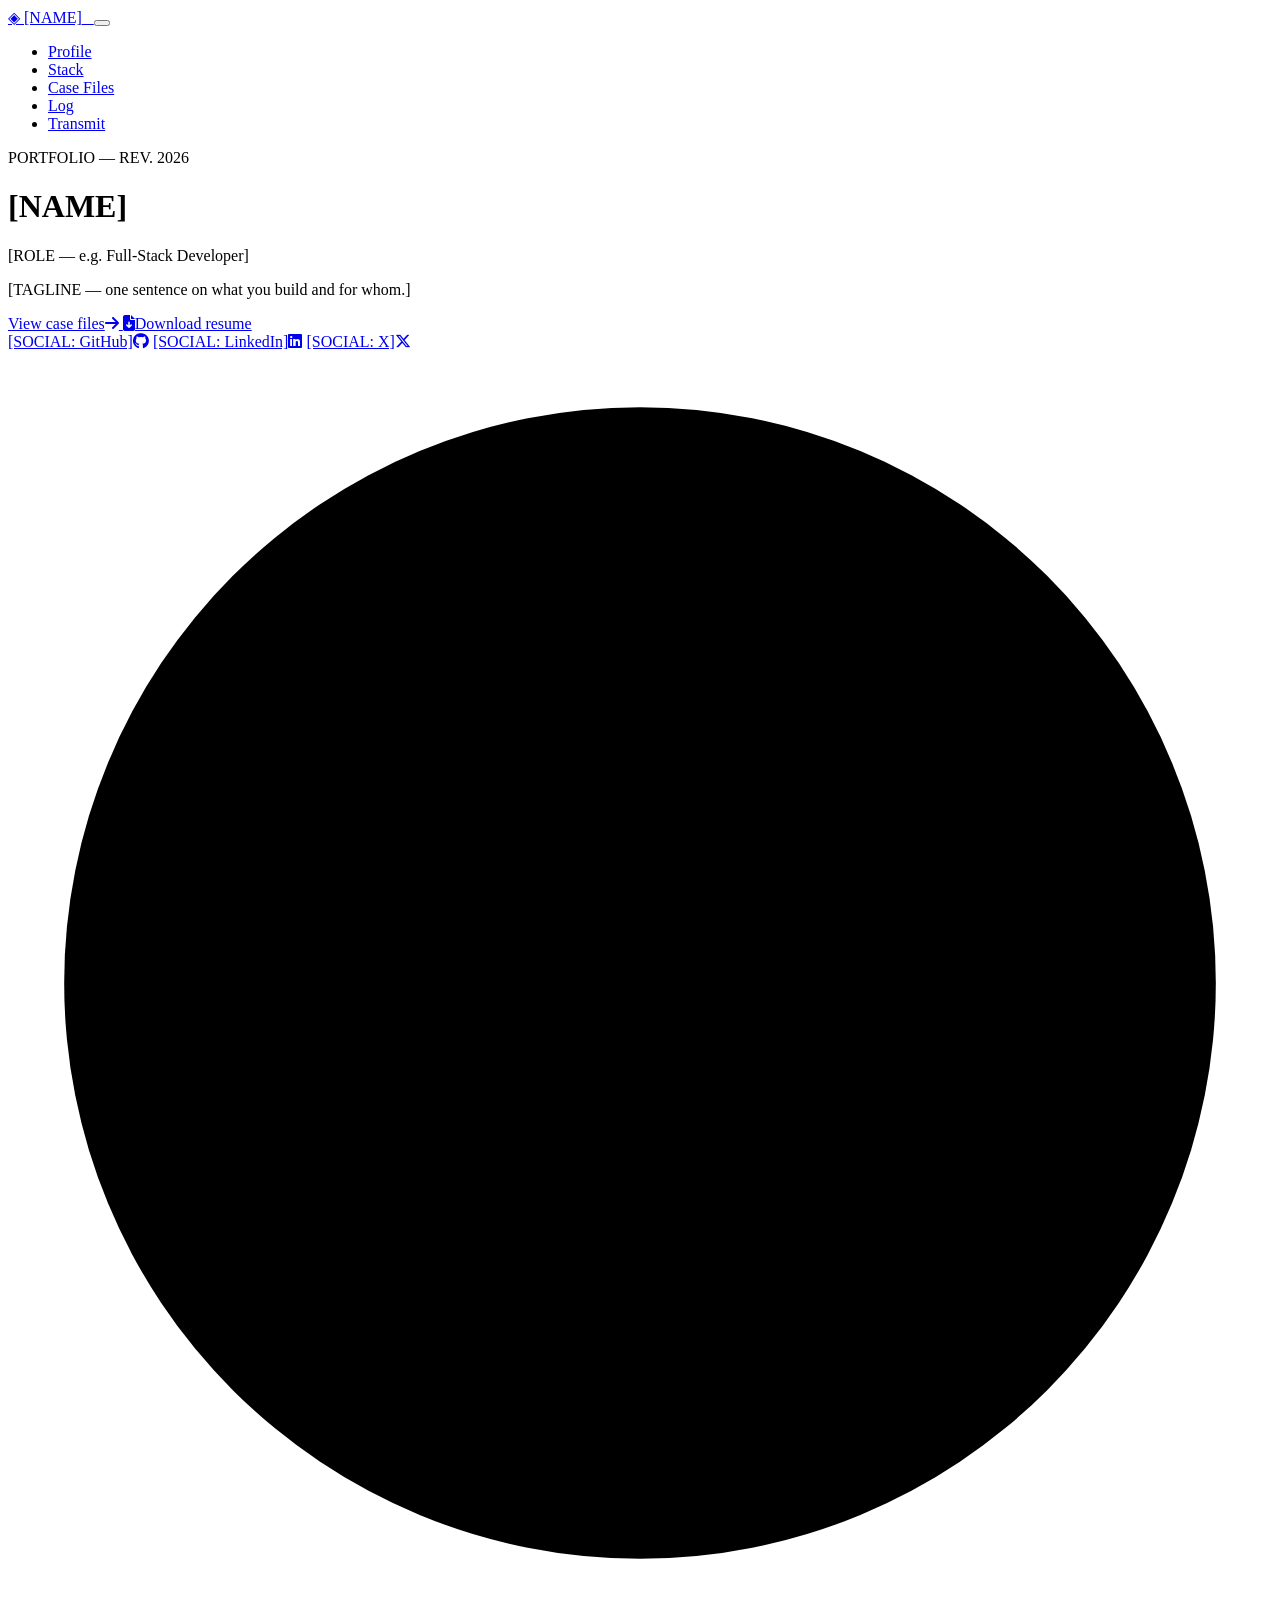
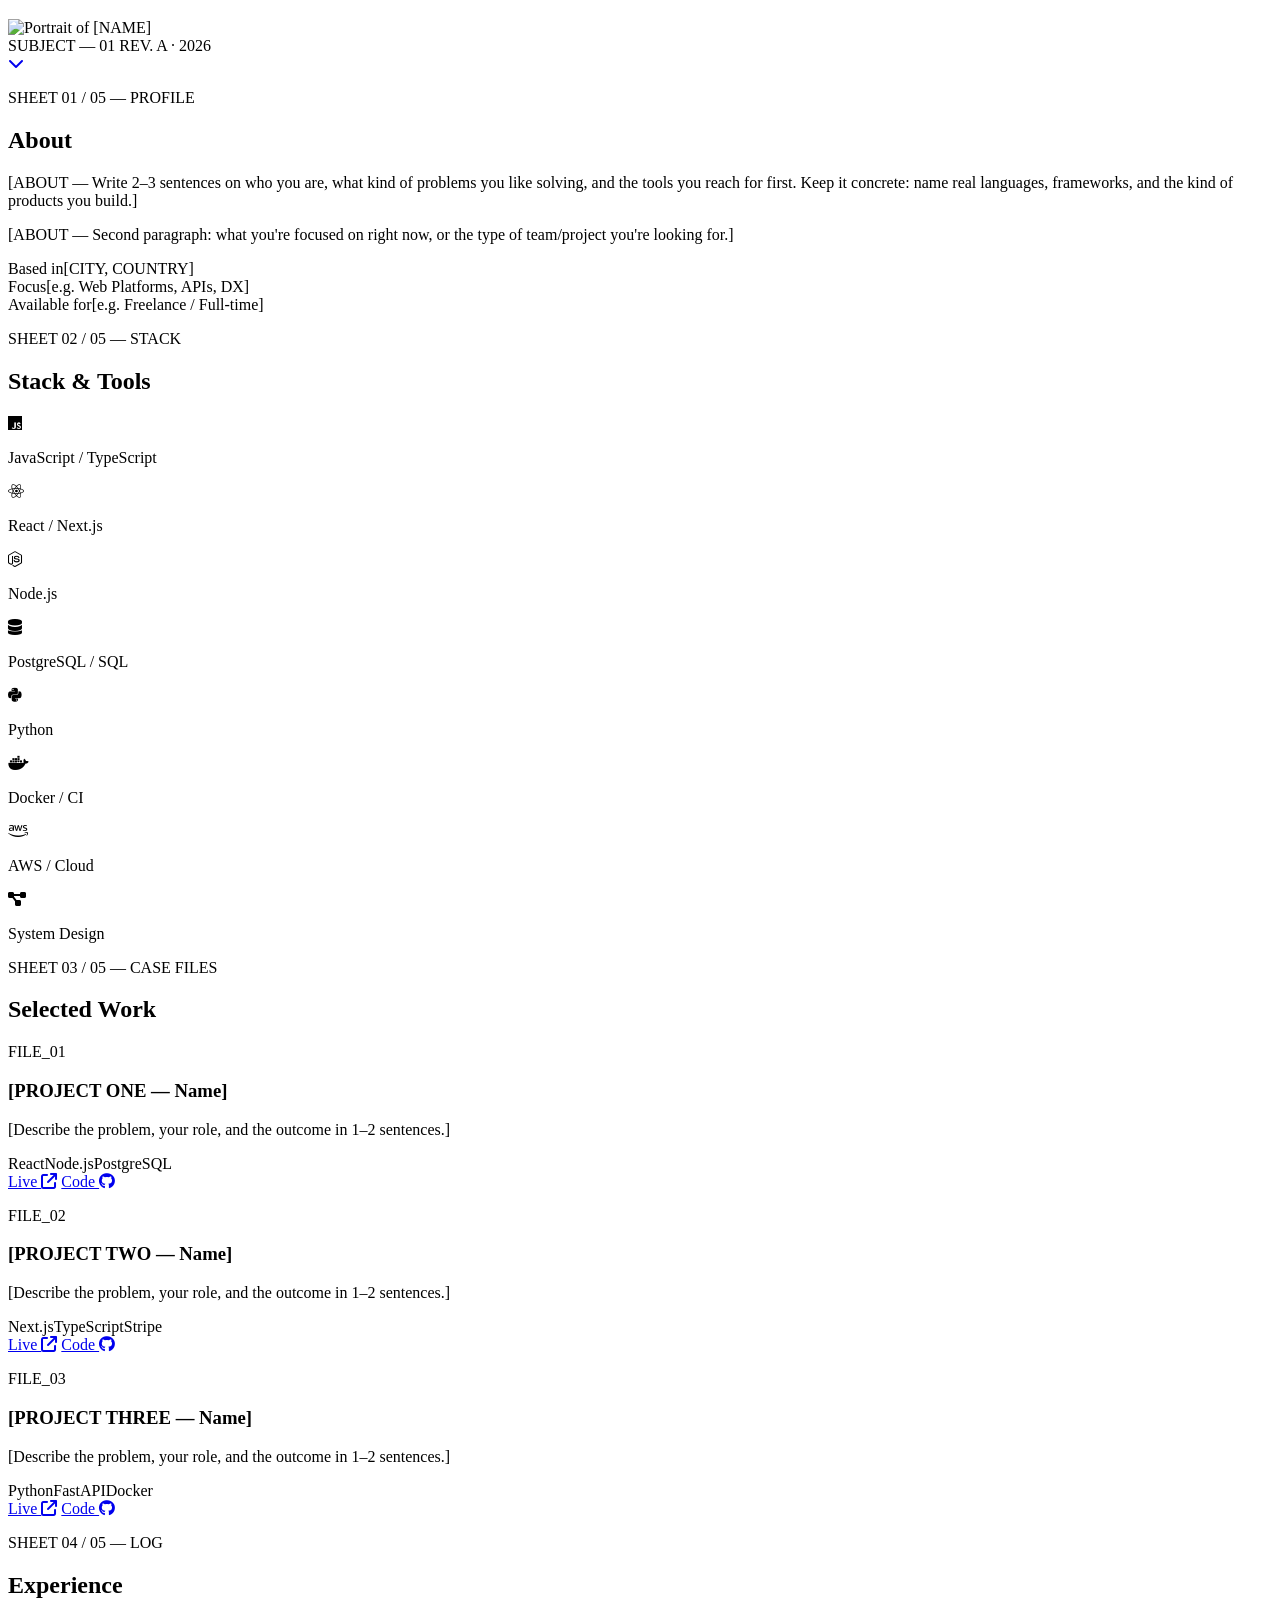
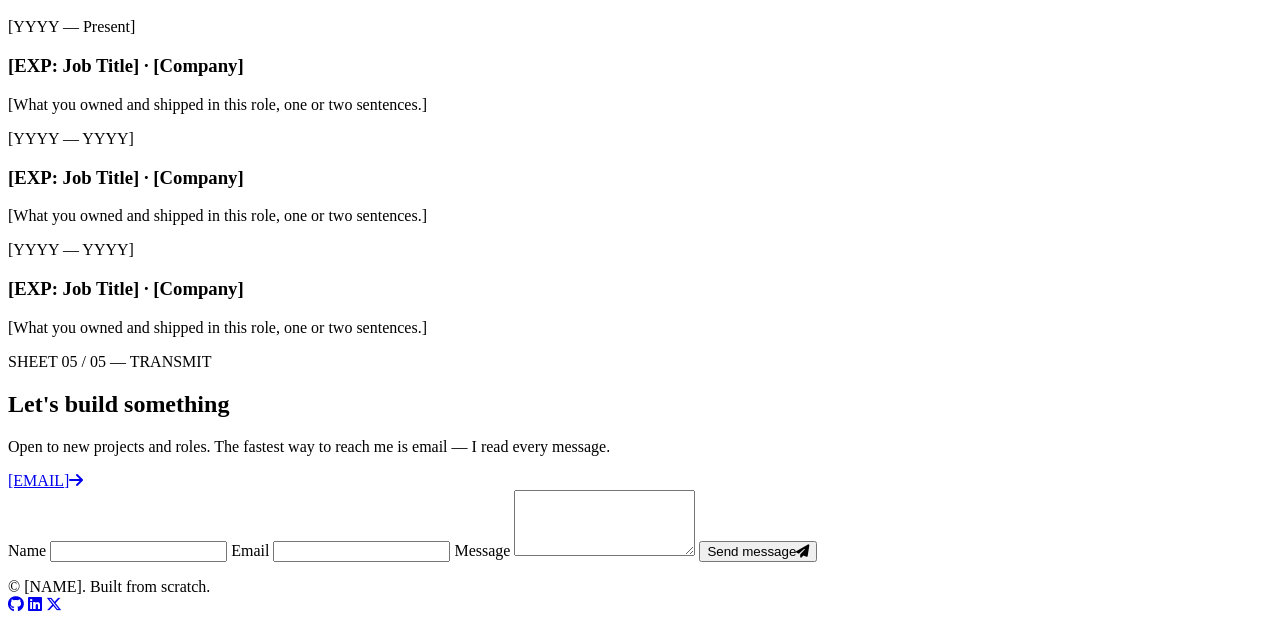
==== portflio/index.html @ 7aa37da7 "Add files via upload" ====
<!DOCTYPE html>
<html lang="en">
<head>
<meta charset="UTF-8">
<meta name="viewport" content="width=device-width, initial-scale=1.0">
<title>Your Name — Full-Stack Developer</title>
<meta name="description" content="Your Name — Full-Stack Developer. Portfolio, case files, and contact.">

<!--
  ============================================================
  CUSTOMIZE THIS FILE — search for these markers and replace:
    [NAME]        your full name
    [ROLE]        your title / specialty
    [TAGLINE]     one-line pitch under your name
    [ABOUT ...]   your bio paragraph(s)
    [SKILL ...]   your stack / tools
    [PROJECT ...] your project case studies
    [EXP ...]     your work history
    [EMAIL]       your contact email
    [SOCIAL ...]  your social / profile links
  Images  -> ../../images/profile.jpg
  Resume  -> ../../assets/resume.pdf
  ============================================================
-->

<link rel="preconnect" href="https://fonts.googleapis.com">
<link rel="preconnect" href="https://fonts.gstatic.com" crossorigin>
<link href="https://fonts.googleapis.com/css2?family=Fraunces:opsz,wght@9..144,500;9..144,600;9..144,700;9..144,900&family=IBM+Plex+Mono:wght@400;500;600&family=Inter:wght@400;500;600&display=swap" rel="stylesheet">
<link rel="stylesheet" href="https://cdnjs.cloudflare.com/ajax/libs/font-awesome/6.5.1/css/all.min.css">
<link rel="stylesheet" href="../static/style.css">
</head>
<body>

<div class="progress-bar" id="progressBar"></div>

<!-- ============ NAV ============ -->
<nav class="navbar" id="navbar">
  <div class="nav-inner">
    <a href="#home" class="nav-logo">
      <span class="logo-mark">◈</span>
      <span class="logo-text">[NAME]<span class="logo-cursor">_</span></span>
    </a>
    <button class="nav-toggle" id="navToggle" aria-label="Toggle menu" aria-expanded="false">
      <span></span><span></span><span></span>
    </button>
    <ul class="nav-links" id="navLinks">
      <li><a href="#about" data-nav>Profile</a></li>
      <li><a href="#skills" data-nav>Stack</a></li>
      <li><a href="#projects" data-nav>Case Files</a></li>
      <li><a href="#experience" data-nav>Log</a></li>
      <li><a href="#contact" data-nav class="nav-cta">Transmit</a></li>
    </ul>
  </div>
</nav>

<!-- ============ HERO ============ -->
<header class="hero" id="home">
  <div class="grid-backdrop" aria-hidden="true"></div>
  <div class="hero-inner">
    <div class="hero-copy">
      <p class="eyebrow">PORTFOLIO — REV. 2026</p>
      <h1 class="hero-title">
        [NAME]
      </h1>
      <p class="hero-role">[ROLE — e.g. Full-Stack Developer]</p>
      <p class="hero-tagline">[TAGLINE — one sentence on what you build and for whom.]</p>
      <div class="hero-actions">
        <a href="#projects" class="btn btn-primary">
          <span>View case files</span><i class="fa-solid fa-arrow-right"></i>
        </a>
        <a href="../../assets/resume.pdf" class="btn btn-ghost" download>
          <i class="fa-solid fa-file-arrow-down"></i><span>Download resume</span>
        </a>
      </div>
      <div class="hero-socials">
        <a href="#" aria-label="GitHub" target="_blank" rel="noopener">[SOCIAL: GitHub]<i class="fa-brands fa-github"></i></a>
        <a href="#" aria-label="LinkedIn" target="_blank" rel="noopener">[SOCIAL: LinkedIn]<i class="fa-brands fa-linkedin"></i></a>
        <a href="#" aria-label="Twitter / X" target="_blank" rel="noopener">[SOCIAL: X]<i class="fa-brands fa-x-twitter"></i></a>
      </div>
    </div>

    <div class="hero-figure" aria-hidden="true">
      <svg class="ring-svg" viewBox="0 0 360 360">
        <circle class="ring ring-dashed" cx="180" cy="180" r="164"/>
        <circle class="ring ring-solid" cx="180" cy="180" r="140"/>
        <g class="ticks">
          <line x1="180" y1="8" x2="180" y2="26"/>
          <line x1="180" y1="334" x2="180" y2="352"/>
          <line x1="8" y1="180" x2="26" y2="180"/>
          <line x1="334" y1="180" x2="352" y2="180"/>
        </g>
      </svg>
      <div class="portrait-frame">
        <img src="../../images/profile.jpg" alt="Portrait of [NAME]" class="portrait">
      </div>
      <span class="spec-tag spec-tag-a">SUBJECT — 01</span>
      <span class="spec-tag spec-tag-b">REV. A · 2026</span>
    </div>
  </div>
  <a href="#about" class="scroll-cue" aria-label="Scroll to profile"><i class="fa-solid fa-chevron-down"></i></a>
</header>

<main>

  <!-- ============ ABOUT ============ -->
  <section class="section" id="about">
    <div class="section-inner">
      <p class="eyebrow">SHEET 01 / 05 — PROFILE</p>
      <div class="about-grid">
        <h2 class="section-title">About</h2>
        <div class="about-body">
          <p>[ABOUT — Write 2–3 sentences on who you are, what kind of problems you like solving, and the tools you reach for first. Keep it concrete: name real languages, frameworks, and the kind of products you build.]</p>
          <p>[ABOUT — Second paragraph: what you're focused on right now, or the type of team/project you're looking for.]</p>
          <div class="about-meta">
            <div class="meta-row"><span class="meta-label">Based in</span><span class="meta-value">[CITY, COUNTRY]</span></div>
            <div class="meta-row"><span class="meta-label">Focus</span><span class="meta-value">[e.g. Web Platforms, APIs, DX]</span></div>
            <div class="meta-row"><span class="meta-label">Available for</span><span class="meta-value">[e.g. Freelance / Full-time]</span></div>
          </div>
        </div>
      </div>
    </div>
  </section>

  <!-- ============ SKILLS ============ -->
  <section class="section section-alt" id="skills">
    <div class="section-inner">
      <p class="eyebrow">SHEET 02 / 05 — STACK</p>
      <h2 class="section-title">Stack &amp; Tools</h2>
      <div class="skills-grid">

        <div class="skill-card corner-frame">
          <i class="fa-brands fa-js skill-icon"></i>
          <p class="skill-name">JavaScript / TypeScript</p>
          <div class="skill-gauge" data-level="5"><span></span><span></span><span></span><span></span><span></span></div>
        </div>

        <div class="skill-card corner-frame">
          <i class="fa-brands fa-react skill-icon"></i>
          <p class="skill-name">React / Next.js</p>
          <div class="skill-gauge" data-level="4"><span></span><span></span><span></span><span></span><span></span></div>
        </div>

        <div class="skill-card corner-frame">
          <i class="fa-brands fa-node-js skill-icon"></i>
          <p class="skill-name">Node.js</p>
          <div class="skill-gauge" data-level="4"><span></span><span></span><span></span><span></span><span></span></div>
        </div>

        <div class="skill-card corner-frame">
          <i class="fa-solid fa-database skill-icon"></i>
          <p class="skill-name">PostgreSQL / SQL</p>
          <div class="skill-gauge" data-level="4"><span></span><span></span><span></span><span></span><span></span></div>
        </div>

        <div class="skill-card corner-frame">
          <i class="fa-brands fa-python skill-icon"></i>
          <p class="skill-name">Python</p>
          <div class="skill-gauge" data-level="3"><span></span><span></span><span></span><span></span><span></span></div>
        </div>

        <div class="skill-card corner-frame">
          <i class="fa-brands fa-docker skill-icon"></i>
          <p class="skill-name">Docker / CI</p>
          <div class="skill-gauge" data-level="3"><span></span><span></span><span></span><span></span><span></span></div>
        </div>

        <div class="skill-card corner-frame">
          <i class="fa-brands fa-aws skill-icon"></i>
          <p class="skill-name">AWS / Cloud</p>
          <div class="skill-gauge" data-level="3"><span></span><span></span><span></span><span></span><span></span></div>
        </div>

        <div class="skill-card corner-frame">
          <i class="fa-solid fa-diagram-project skill-icon"></i>
          <p class="skill-name">System Design</p>
          <div class="skill-gauge" data-level="4"><span></span><span></span><span></span><span></span><span></span></div>
        </div>

      </div>
      <!-- Edit [SKILL] items above: swap icon class, name, and data-level (1–5) -->
    </div>
  </section>

  <!-- ============ PROJECTS ============ -->
  <section class="section" id="projects">
    <div class="section-inner">
      <p class="eyebrow">SHEET 03 / 05 — CASE FILES</p>
      <h2 class="section-title">Selected Work</h2>
      <div class="projects-grid">

        <article class="project-card corner-frame">
          <p class="file-id">FILE_01</p>
          <h3>[PROJECT ONE — Name]</h3>
          <p class="project-desc">[Describe the problem, your role, and the outcome in 1–2 sentences.]</p>
          <div class="tag-row">
            <span class="tag">React</span><span class="tag">Node.js</span><span class="tag">PostgreSQL</span>
          </div>
          <div class="project-links">
            <a href="#" target="_blank" rel="noopener">Live <i class="fa-solid fa-arrow-up-right-from-square"></i></a>
            <a href="#" target="_blank" rel="noopener">Code <i class="fa-brands fa-github"></i></a>
          </div>
        </article>

        <article class="project-card corner-frame">
          <p class="file-id">FILE_02</p>
          <h3>[PROJECT TWO — Name]</h3>
          <p class="project-desc">[Describe the problem, your role, and the outcome in 1–2 sentences.]</p>
          <div class="tag-row">
            <span class="tag">Next.js</span><span class="tag">TypeScript</span><span class="tag">Stripe</span>
          </div>
          <div class="project-links">
            <a href="#" target="_blank" rel="noopener">Live <i class="fa-solid fa-arrow-up-right-from-square"></i></a>
            <a href="#" target="_blank" rel="noopener">Code <i class="fa-brands fa-github"></i></a>
          </div>
        </article>

        <article class="project-card corner-frame">
          <p class="file-id">FILE_03</p>
          <h3>[PROJECT THREE — Name]</h3>
          <p class="project-desc">[Describe the problem, your role, and the outcome in 1–2 sentences.]</p>
          <div class="tag-row">
            <span class="tag">Python</span><span class="tag">FastAPI</span><span class="tag">Docker</span>
          </div>
          <div class="project-links">
            <a href="#" target="_blank" rel="noopener">Live <i class="fa-solid fa-arrow-up-right-from-square"></i></a>
            <a href="#" target="_blank" rel="noopener">Code <i class="fa-brands fa-github"></i></a>
          </div>
        </article>

      </div>
    </div>
  </section>

  <!-- ============ EXPERIENCE ============ -->
  <section class="section section-alt" id="experience">
    <div class="section-inner">
      <p class="eyebrow">SHEET 04 / 05 — LOG</p>
      <h2 class="section-title">Experience</h2>
      <div class="timeline">

        <div class="timeline-entry">
          <div class="timeline-mark"></div>
          <p class="timeline-date">[YYYY — Present]</p>
          <h3 class="timeline-role">[EXP: Job Title] · <span>[Company]</span></h3>
          <p class="timeline-desc">[What you owned and shipped in this role, one or two sentences.]</p>
        </div>

        <div class="timeline-entry">
          <div class="timeline-mark"></div>
          <p class="timeline-date">[YYYY — YYYY]</p>
          <h3 class="timeline-role">[EXP: Job Title] · <span>[Company]</span></h3>
          <p class="timeline-desc">[What you owned and shipped in this role, one or two sentences.]</p>
        </div>

        <div class="timeline-entry">
          <div class="timeline-mark"></div>
          <p class="timeline-date">[YYYY — YYYY]</p>
          <h3 class="timeline-role">[EXP: Job Title] · <span>[Company]</span></h3>
          <p class="timeline-desc">[What you owned and shipped in this role, one or two sentences.]</p>
        </div>

      </div>
    </div>
  </section>

  <!-- ============ CONTACT ============ -->
  <section class="section" id="contact">
    <div class="section-inner">
      <p class="eyebrow">SHEET 05 / 05 — TRANSMIT</p>
      <div class="contact-grid">
        <div class="contact-copy">
          <h2 class="section-title">Let's build something</h2>
          <p>Open to new projects and roles. The fastest way to reach me is email — I read every message.</p>
          <a class="contact-email" href="mailto:[EMAIL]">[EMAIL]<i class="fa-solid fa-arrow-right"></i></a>
        </div>
        <form class="contact-form corner-frame" id="contactForm" data-to="[EMAIL]">
          <label>
            <span>Name</span>
            <input type="text" name="name" required>
          </label>
          <label>
            <span>Email</span>
            <input type="email" name="email" required>
          </label>
          <label>
            <span>Message</span>
            <textarea name="message" rows="4" required></textarea>
          </label>
          <button type="submit" class="btn btn-primary btn-block">
            <span>Send message</span><i class="fa-solid fa-paper-plane"></i>
          </button>
          <p class="form-note" id="formNote" role="status" aria-live="polite"></p>
        </form>
      </div>
    </div>
  </section>

</main>

<footer class="footer">
  <div class="footer-inner">
    <span>© <span id="year"></span> [NAME]. Built from scratch.</span>
    <div class="footer-socials">
      <a href="#" aria-label="GitHub" target="_blank" rel="noopener"><i class="fa-brands fa-github"></i></a>
      <a href="#" aria-label="LinkedIn" target="_blank" rel="noopener"><i class="fa-brands fa-linkedin"></i></a>
      <a href="#" aria-label="Twitter / X" target="_blank" rel="noopener"><i class="fa-brands fa-x-twitter"></i></a>
    </div>
  </div>
</footer>

<script src="../static/script.js"></script>
</body>
</html>
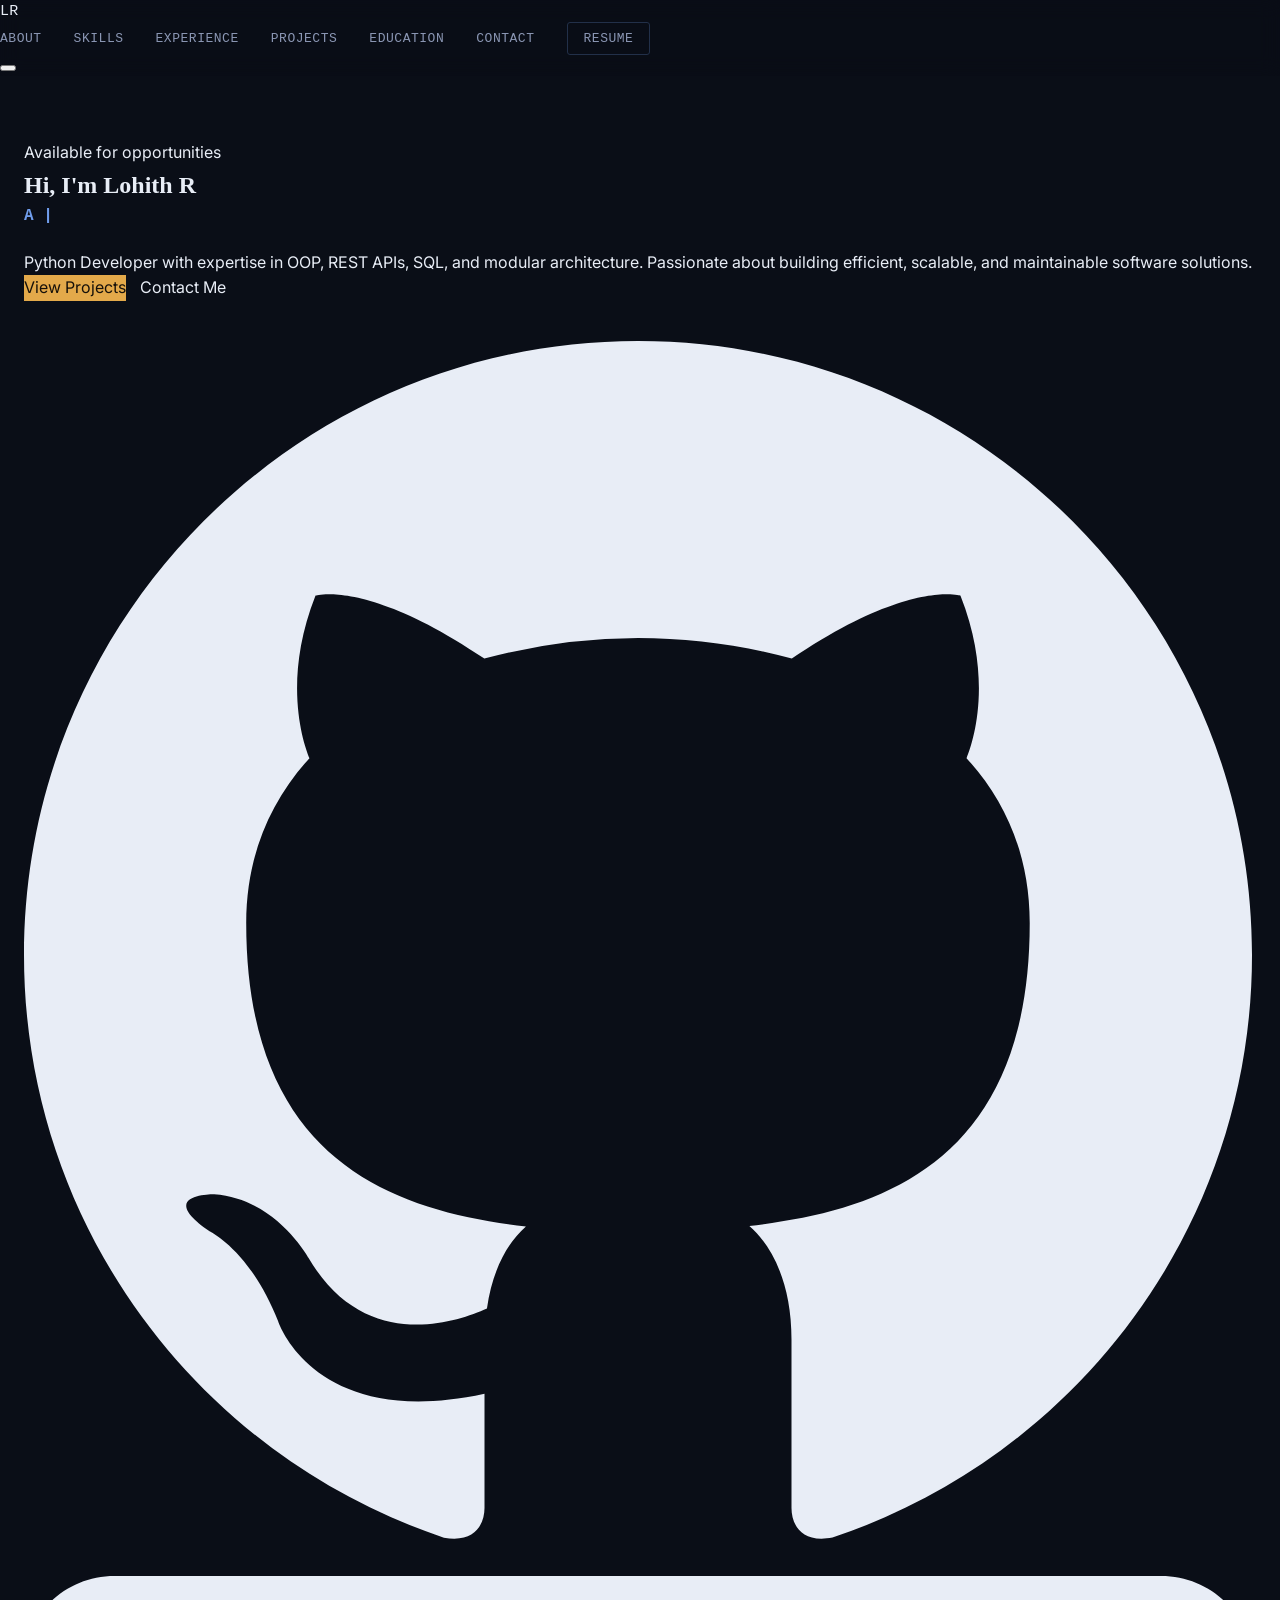
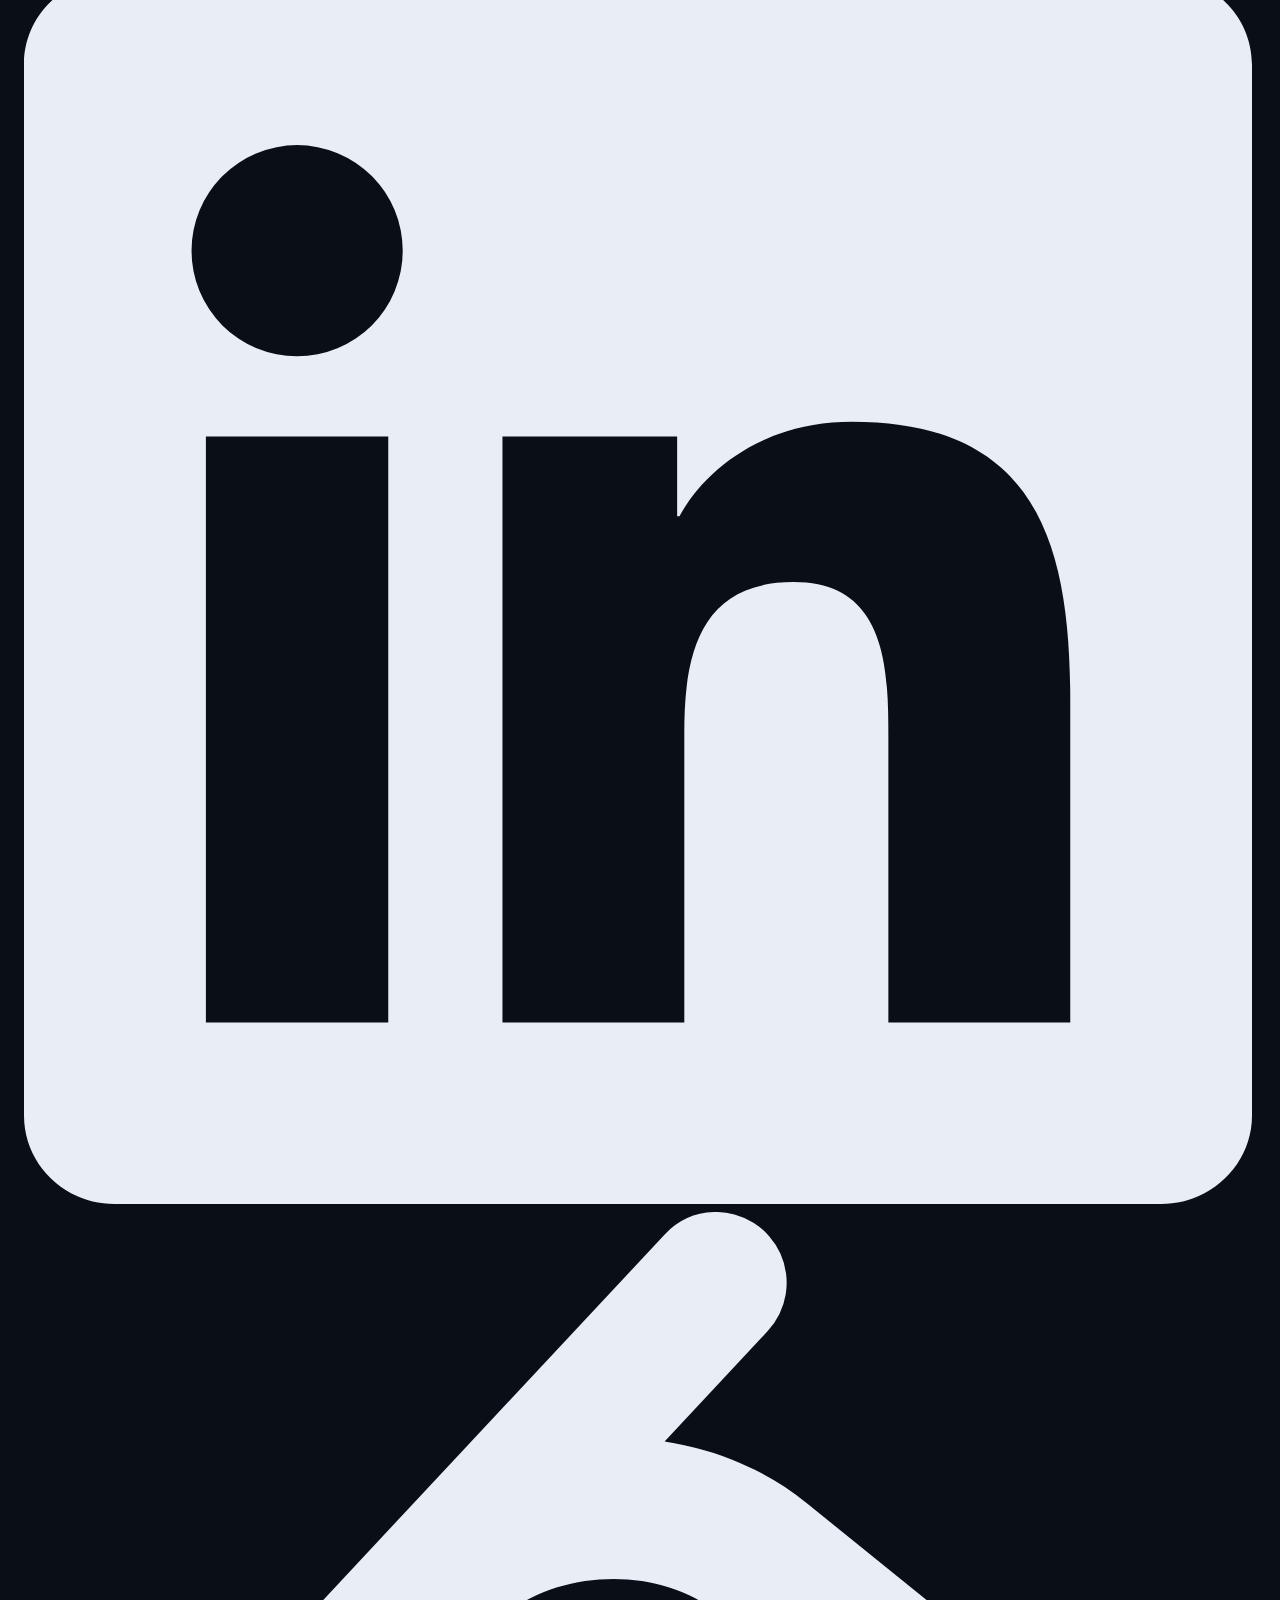
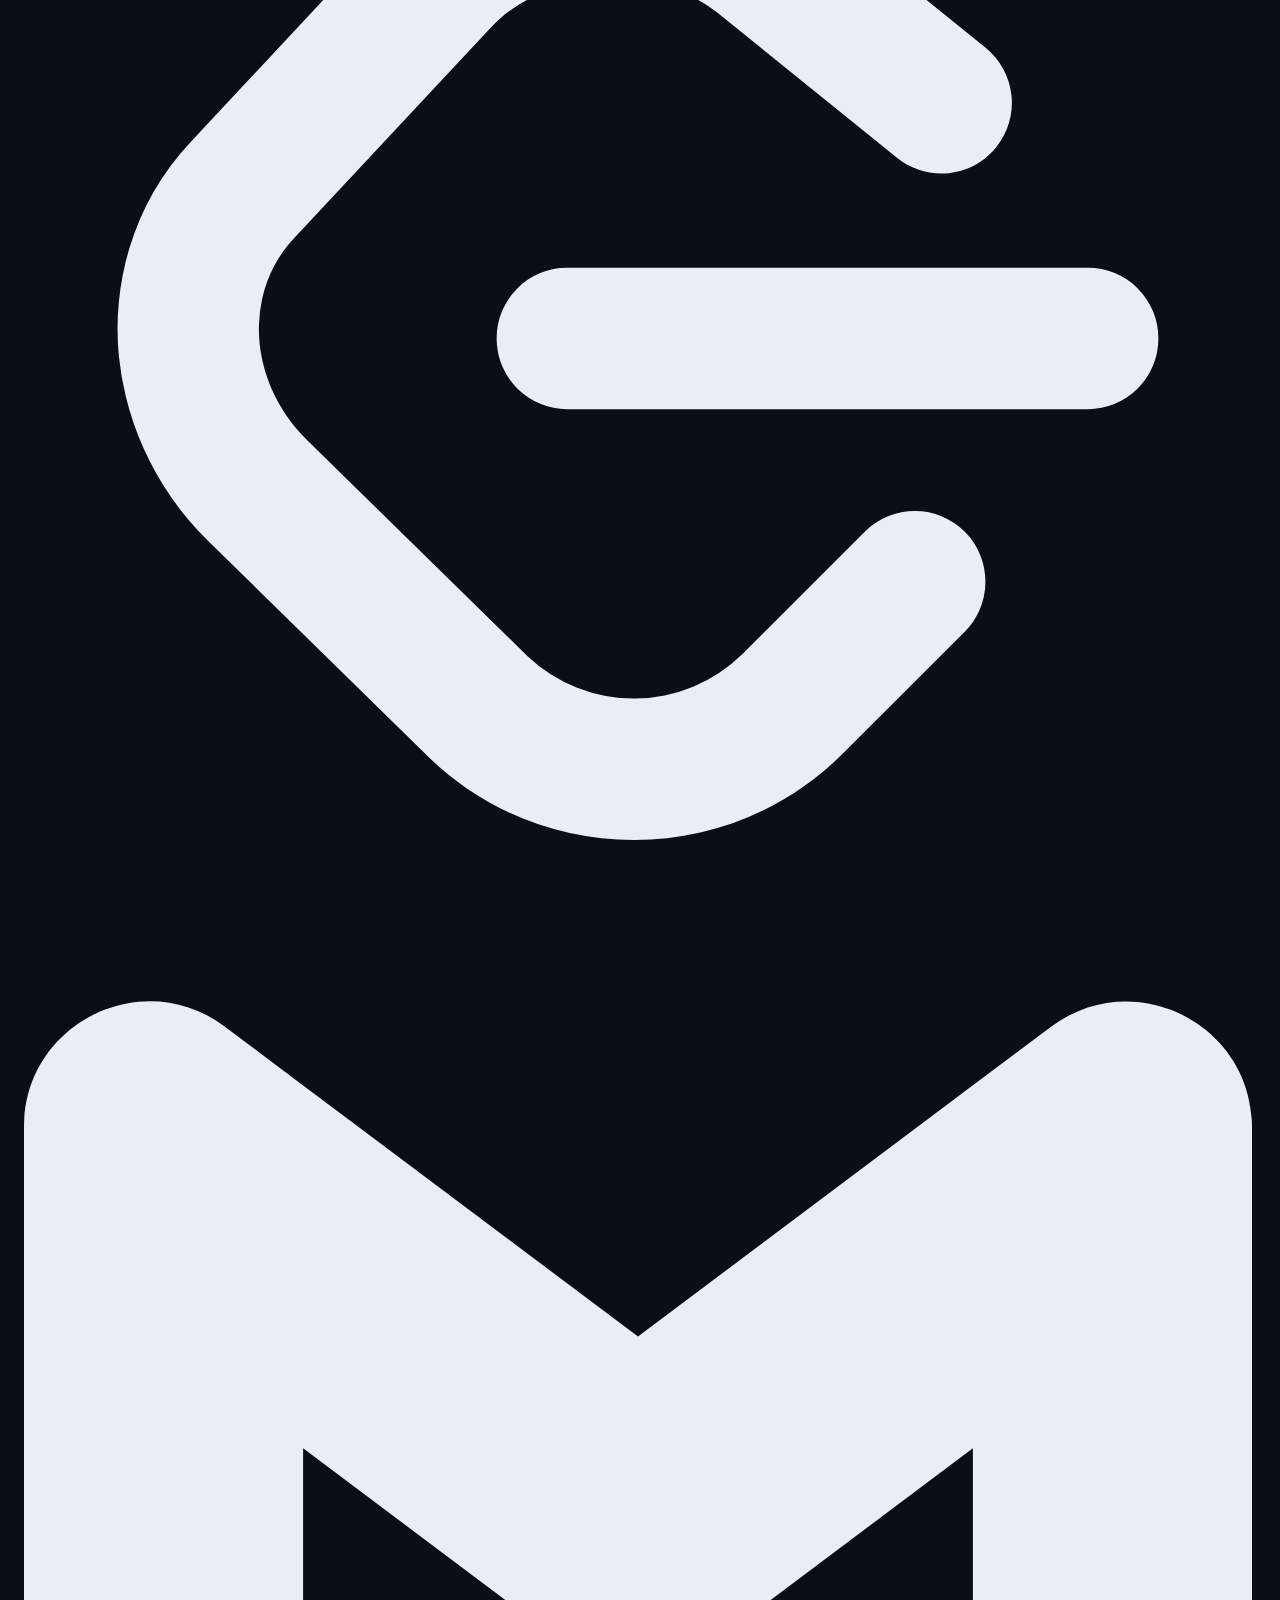
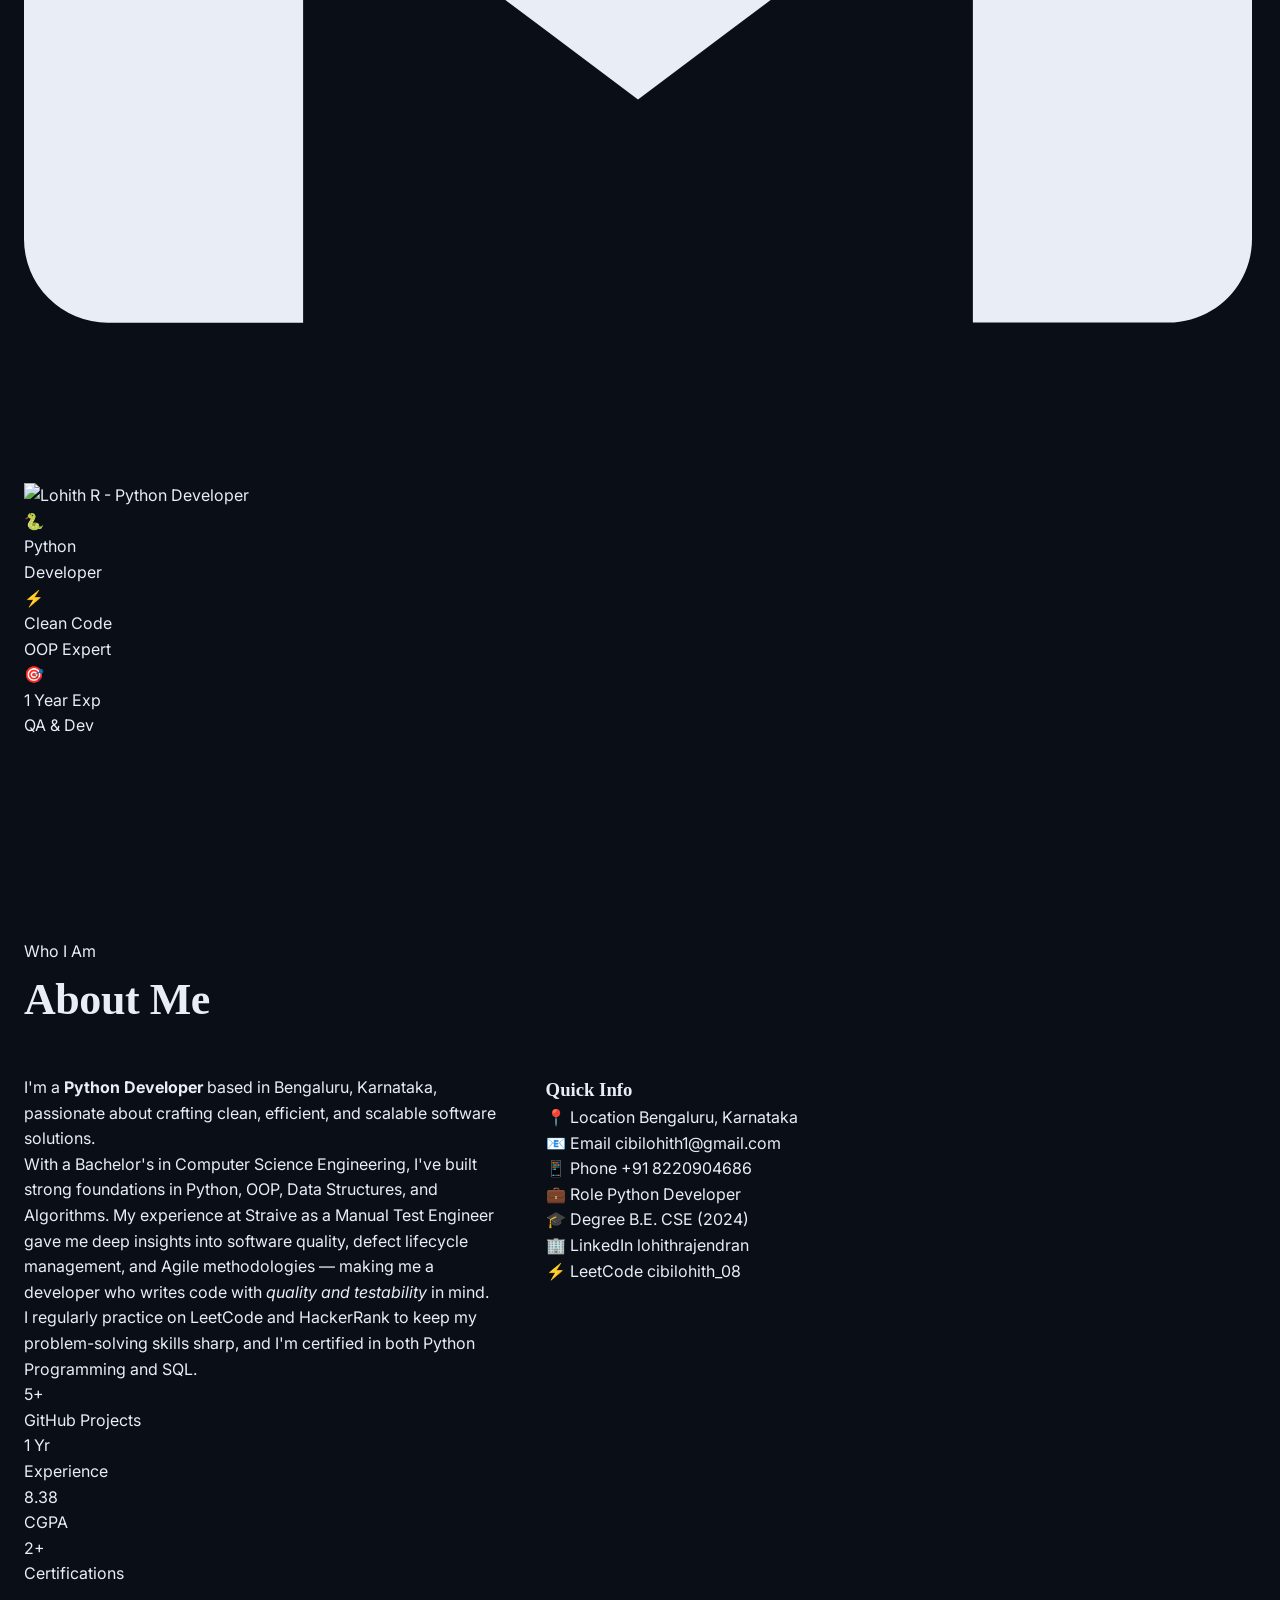
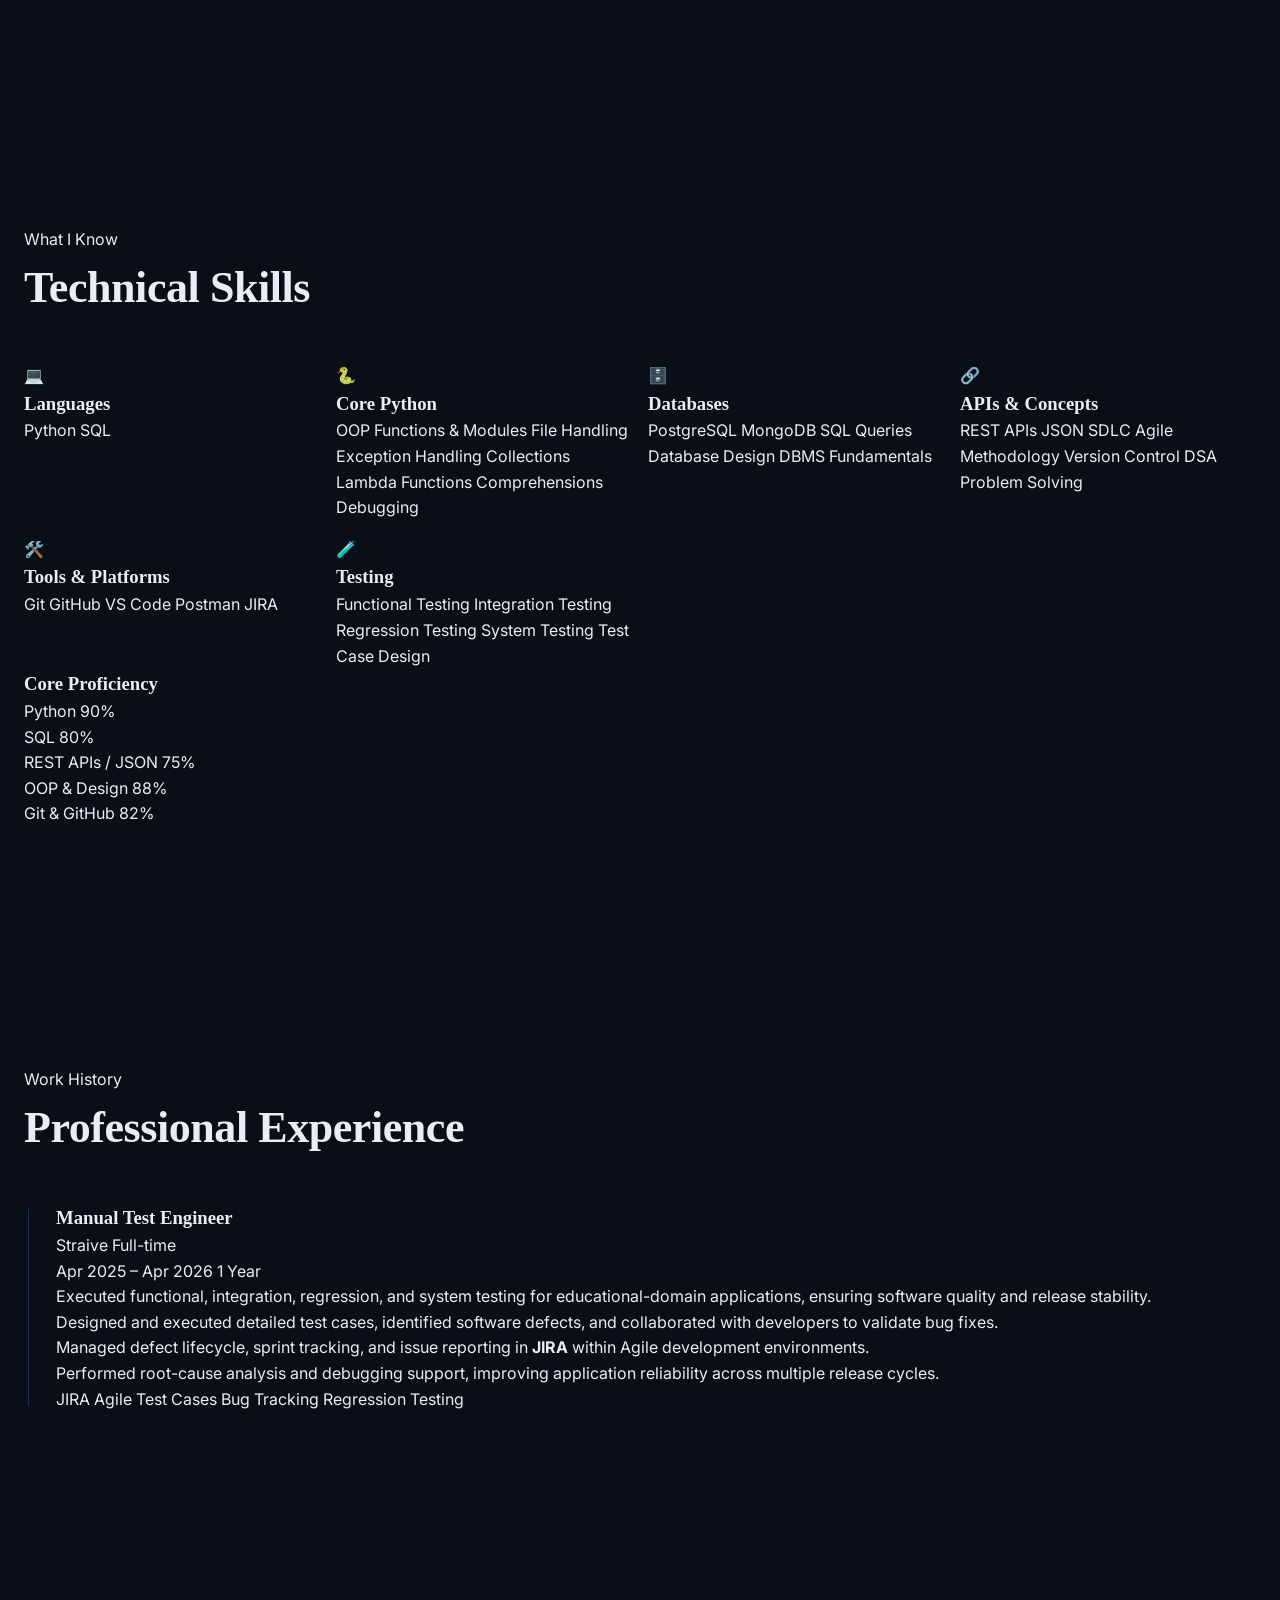
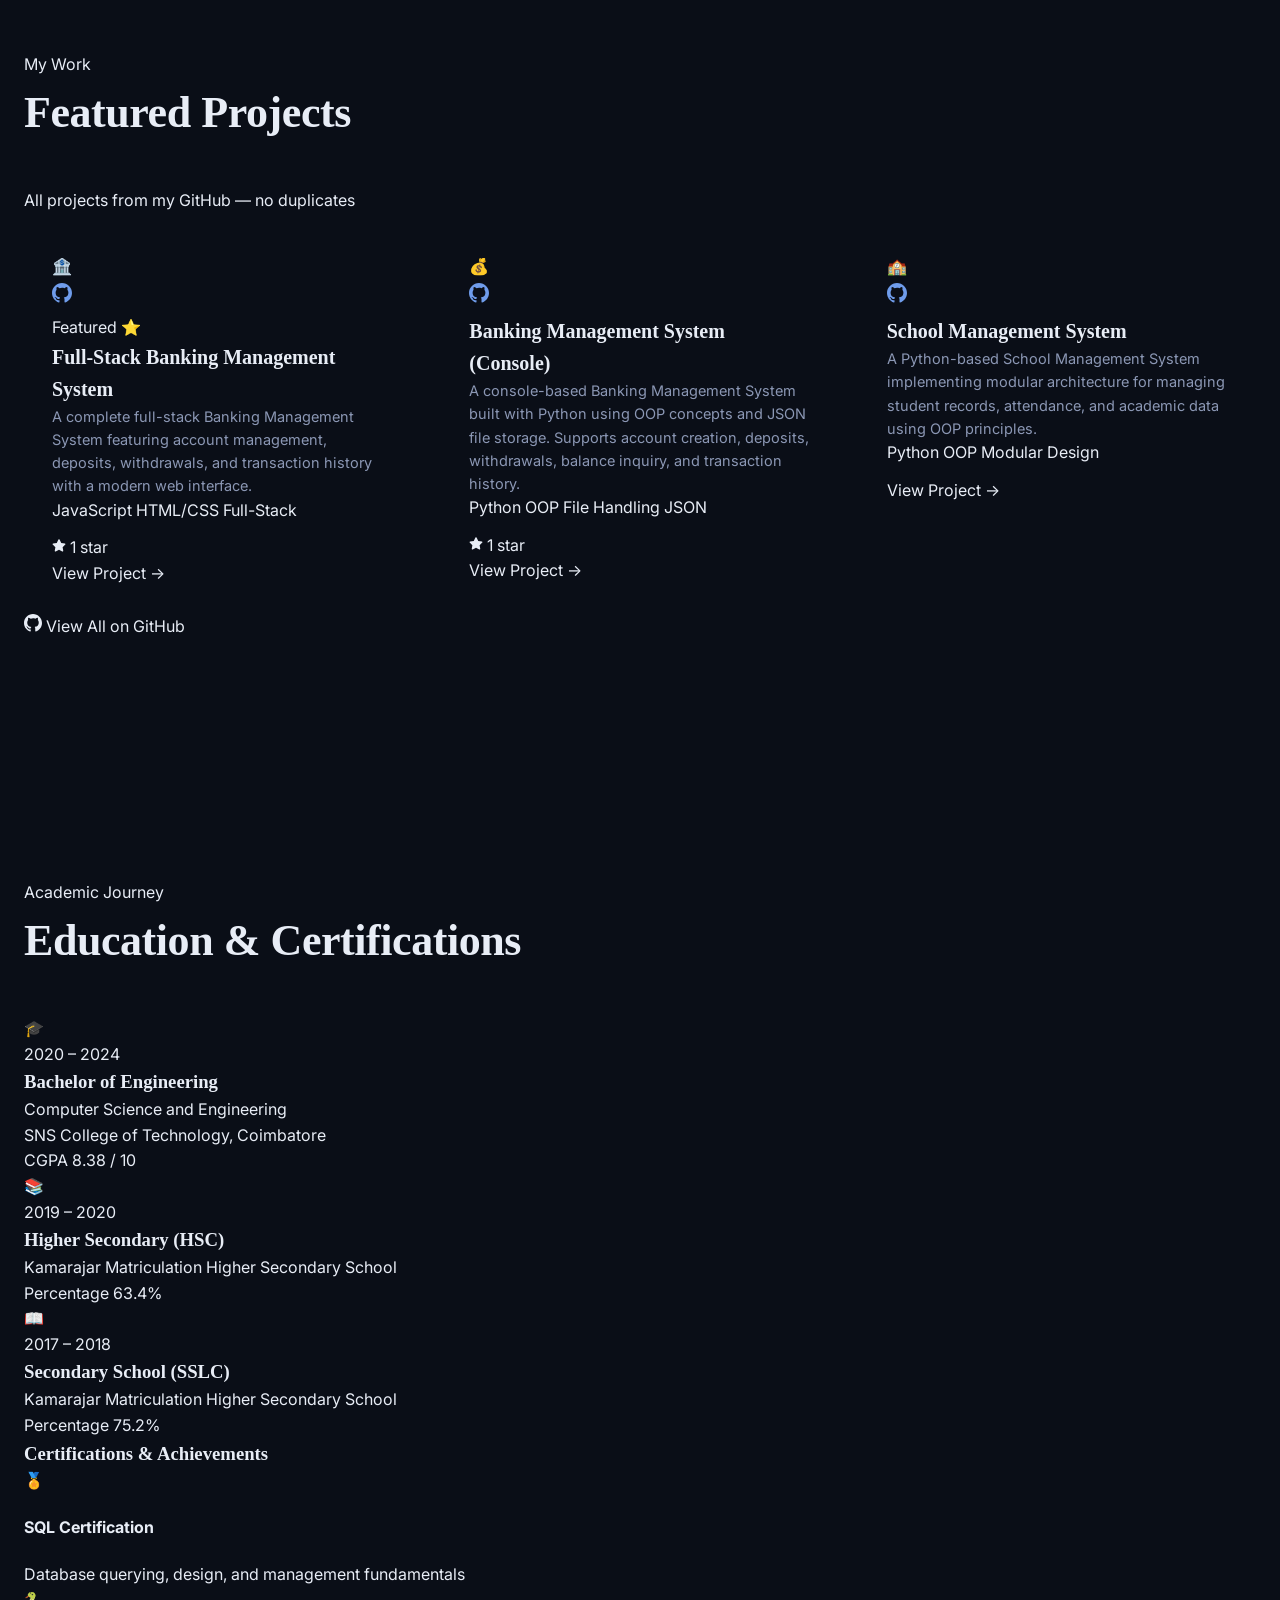
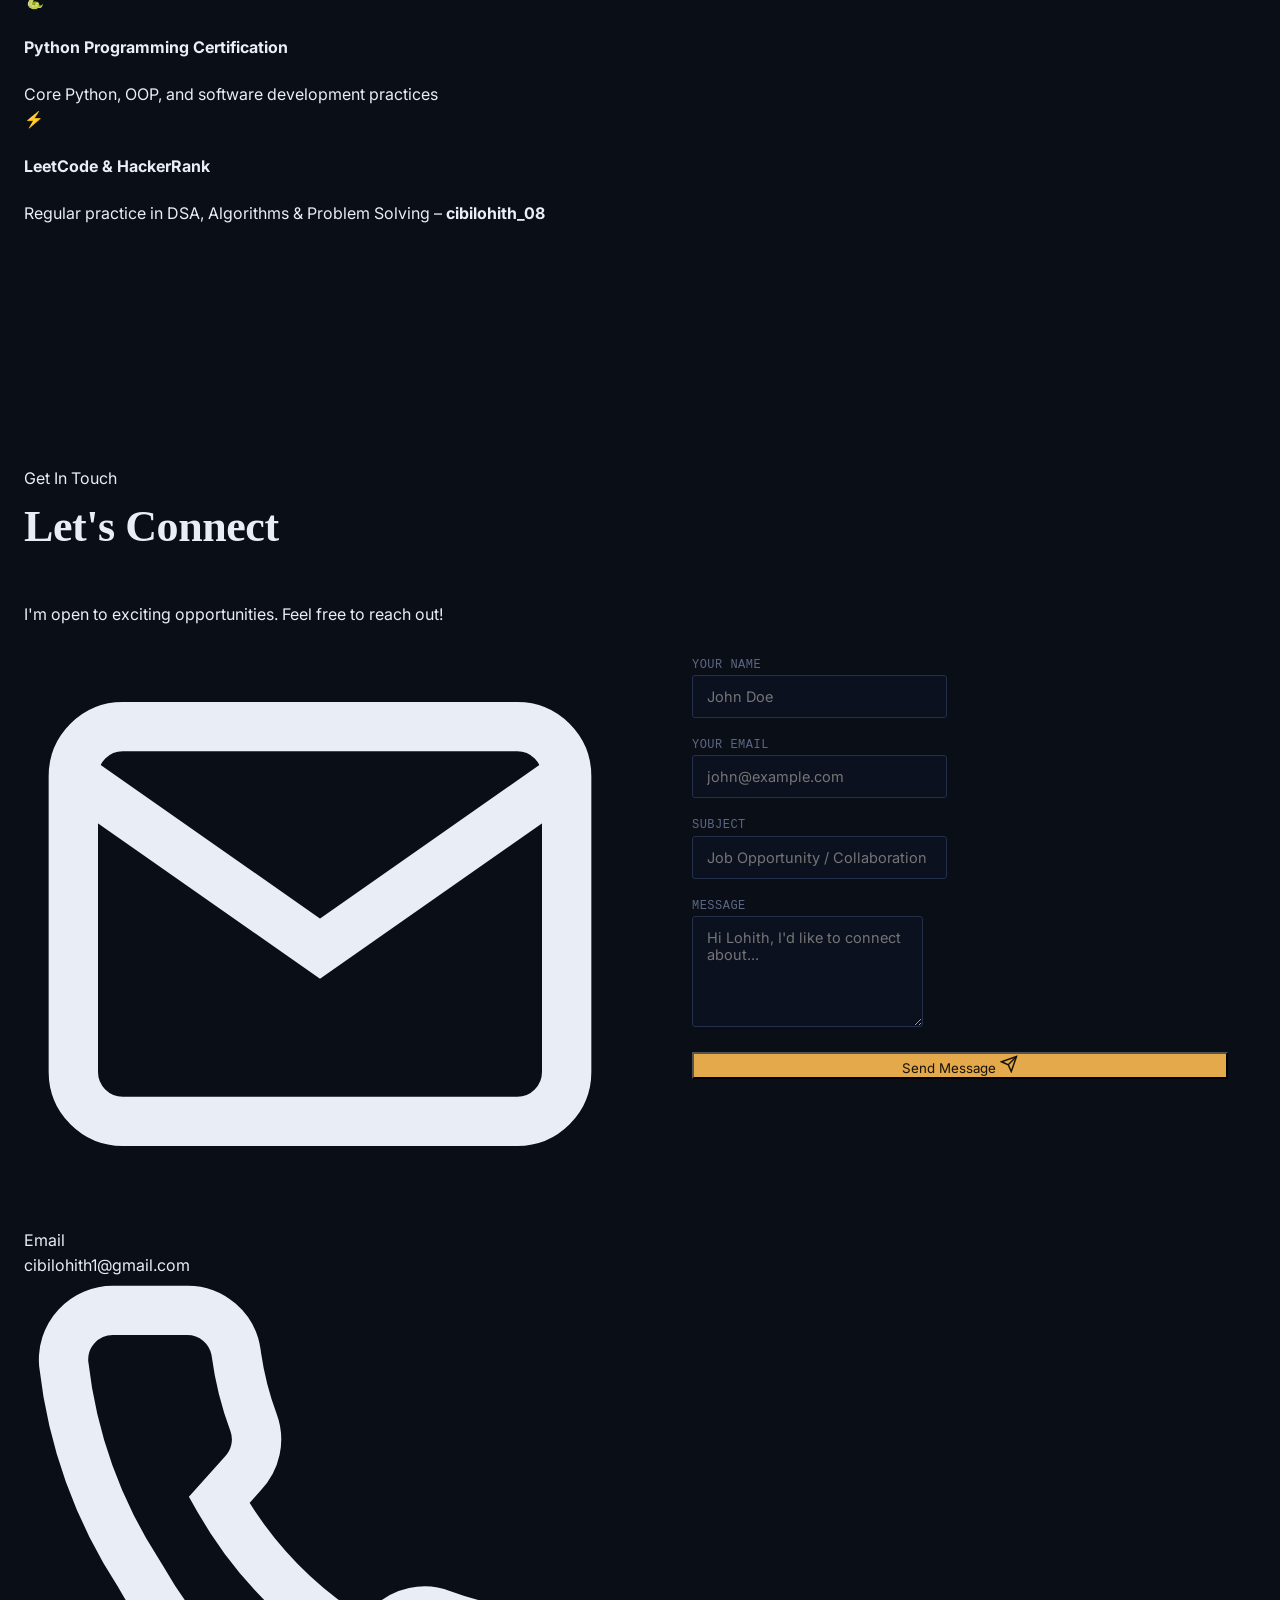
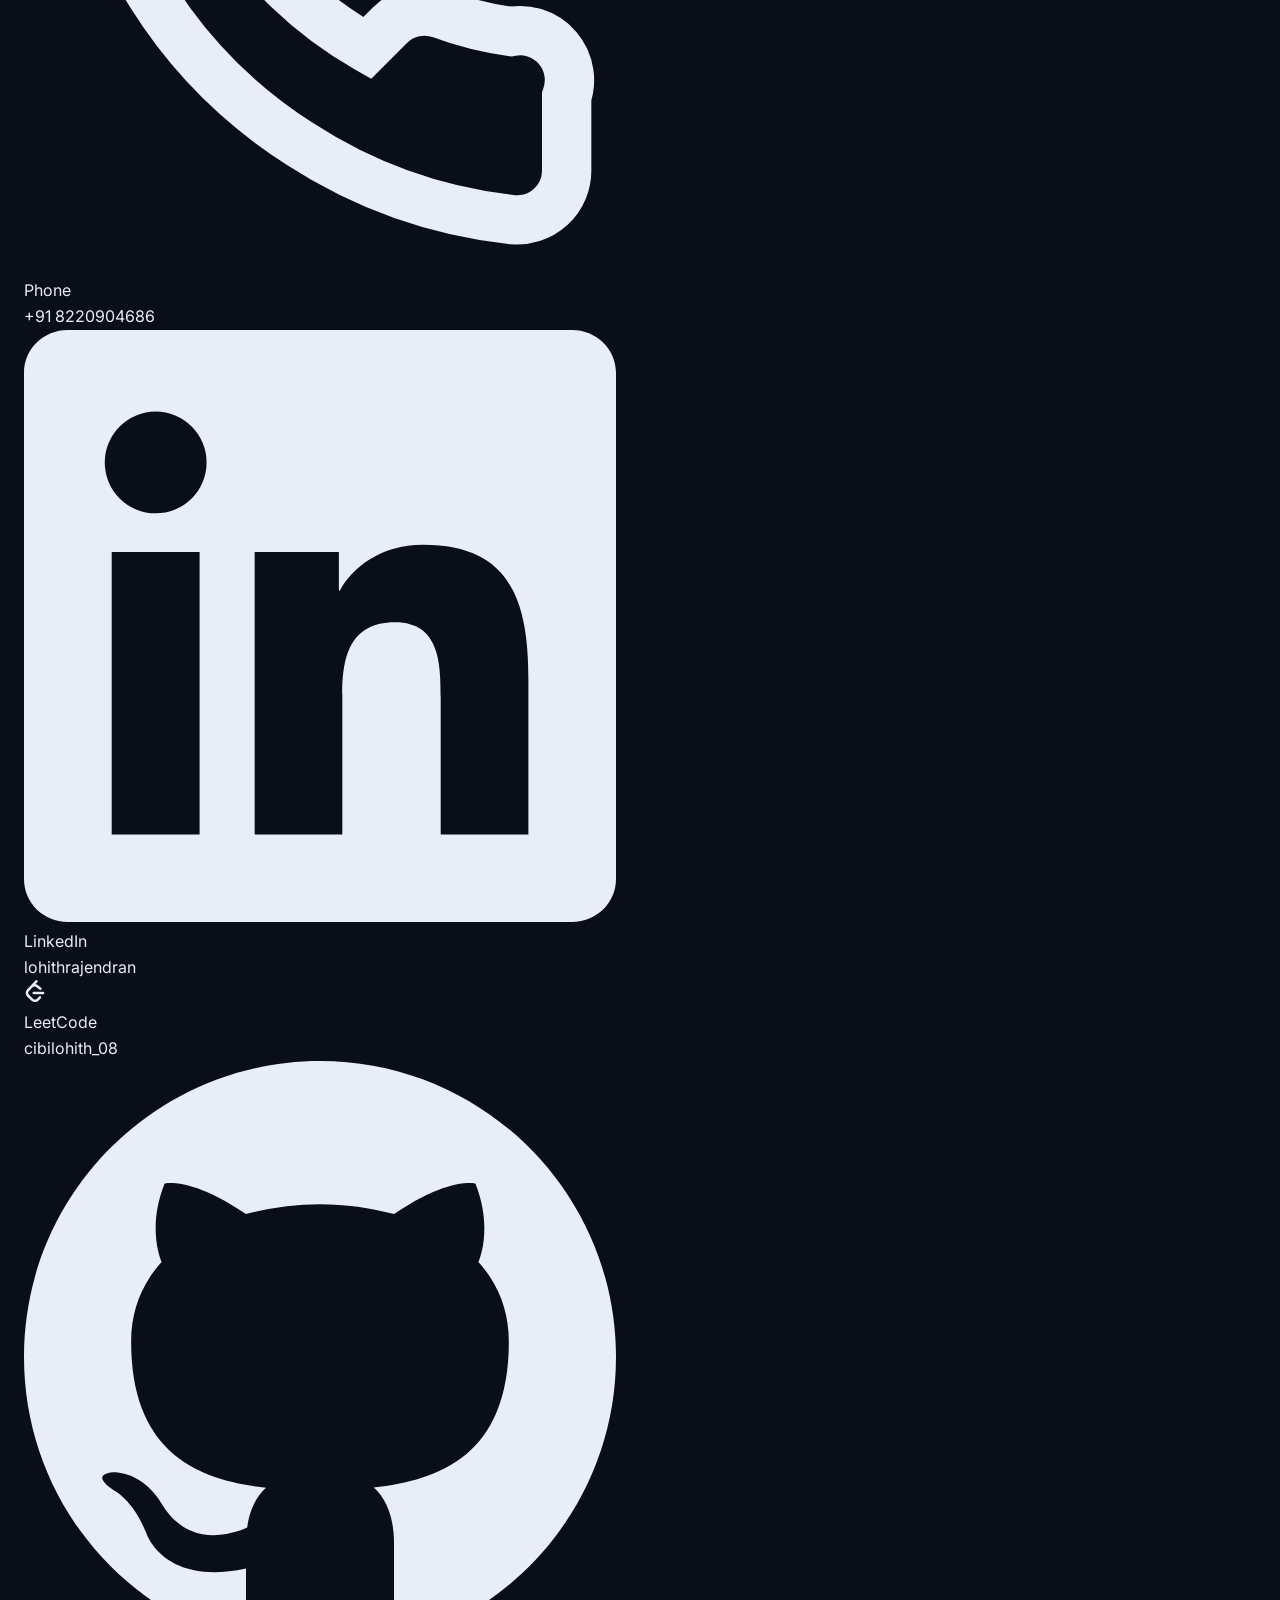
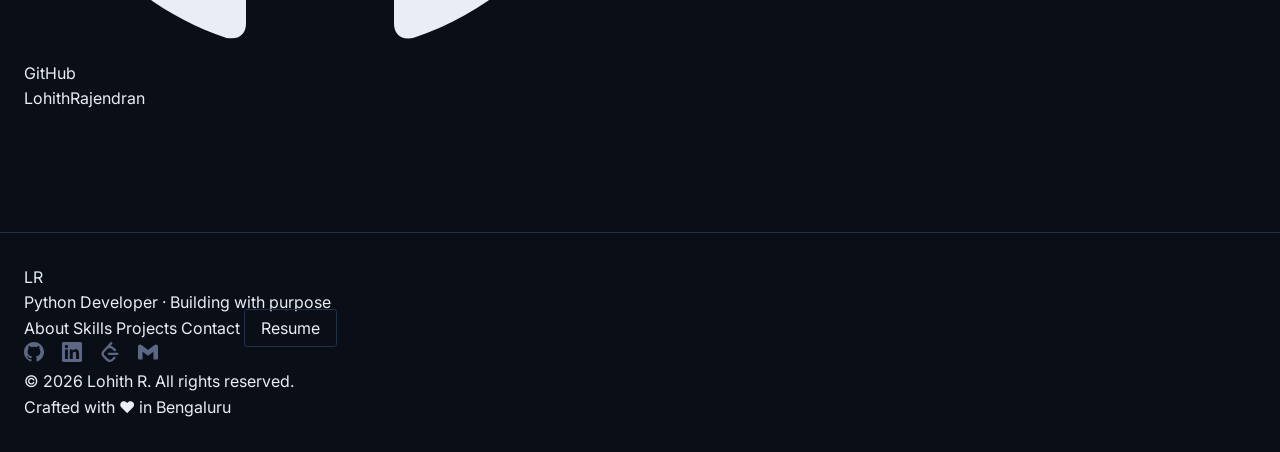
==== commit f1aa5513: "Update and rename portflio/source/index.html to portflio/index.html" ====
--- a/portflio/index.html
+++ b/portflio/index.html
@@ -1,313 +1,800 @@
 <!DOCTYPE html>
 <html lang="en">
+
 <head>
-<meta charset="UTF-8">
-<meta name="viewport" content="width=device-width, initial-scale=1.0">
-<title>Your Name — Full-Stack Developer</title>
-<meta name="description" content="Your Name — Full-Stack Developer. Portfolio, case files, and contact.">
-
-<!--
-  ============================================================
-  CUSTOMIZE THIS FILE — search for these markers and replace:
-    [NAME]        your full name
-    [ROLE]        your title / specialty
-    [TAGLINE]     one-line pitch under your name
-    [ABOUT ...]   your bio paragraph(s)
-    [SKILL ...]   your stack / tools
-    [PROJECT ...] your project case studies
-    [EXP ...]     your work history
-    [EMAIL]       your contact email
-    [SOCIAL ...]  your social / profile links
-  Images  -> ../../images/profile.jpg
-  Resume  -> ../../assets/resume.pdf
-  ============================================================
--->
-
-<link rel="preconnect" href="https://fonts.googleapis.com">
-<link rel="preconnect" href="https://fonts.gstatic.com" crossorigin>
-<link href="https://fonts.googleapis.com/css2?family=Fraunces:opsz,wght@9..144,500;9..144,600;9..144,700;9..144,900&family=IBM+Plex+Mono:wght@400;500;600&family=Inter:wght@400;500;600&display=swap" rel="stylesheet">
-<link rel="stylesheet" href="https://cdnjs.cloudflare.com/ajax/libs/font-awesome/6.5.1/css/all.min.css">
-<link rel="stylesheet" href="../static/style.css">
+  <meta charset="UTF-8" />
+  <meta name="viewport" content="width=device-width, initial-scale=1.0" />
+  <title>Lohith R | Python Developer</title>
+  <meta name="description"
+    content="Portfolio of Lohith R – Python Developer specializing in OOP, REST APIs, SQL, and full-stack development. Based in Bengaluru, India." />
+  <meta name="keywords"
+    content="Lohith R, Python Developer, Portfolio, Bengaluru, Software Developer, OOP, REST API, SQL" />
+  <link rel="preconnect" href="https://fonts.googleapis.com" />
+  <link rel="preconnect" href="https://fonts.gstatic.com" crossorigin />
+  <link
+    href="https://fonts.googleapis.com/css2?family=Inter:wght@300;400;500;600;700;800;900&family=Outfit:wght@300;400;500;600;700;800&display=swap"
+    rel="stylesheet" />
+  <link rel="stylesheet" href="style.css" />
 </head>
+
 <body>
 
-<div class="progress-bar" id="progressBar"></div>
-
-<!-- ============ NAV ============ -->
-<nav class="navbar" id="navbar">
-  <div class="nav-inner">
-    <a href="#home" class="nav-logo">
-      <span class="logo-mark">◈</span>
-      <span class="logo-text">[NAME]<span class="logo-cursor">_</span></span>
-    </a>
-    <button class="nav-toggle" id="navToggle" aria-label="Toggle menu" aria-expanded="false">
-      <span></span><span></span><span></span>
-    </button>
-    <ul class="nav-links" id="navLinks">
-      <li><a href="#about" data-nav>Profile</a></li>
-      <li><a href="#skills" data-nav>Stack</a></li>
-      <li><a href="#projects" data-nav>Case Files</a></li>
-      <li><a href="#experience" data-nav>Log</a></li>
-      <li><a href="#contact" data-nav class="nav-cta">Transmit</a></li>
-    </ul>
-  </div>
-</nav>
-
-<!-- ============ HERO ============ -->
-<header class="hero" id="home">
-  <div class="grid-backdrop" aria-hidden="true"></div>
-  <div class="hero-inner">
-    <div class="hero-copy">
-      <p class="eyebrow">PORTFOLIO — REV. 2026</p>
-      <h1 class="hero-title">
-        [NAME]
-      </h1>
-      <p class="hero-role">[ROLE — e.g. Full-Stack Developer]</p>
-      <p class="hero-tagline">[TAGLINE — one sentence on what you build and for whom.]</p>
-      <div class="hero-actions">
-        <a href="#projects" class="btn btn-primary">
-          <span>View case files</span><i class="fa-solid fa-arrow-right"></i>
+  <!-- ── NAVBAR ── -->
+  <nav class="navbar" id="navbar">
+    <div class="nav-container">
+      <a href="#hero" class="nav-logo">
+        <span class="logo-text">LR</span>
+      </a>
+      <ul class="nav-links" id="nav-links">
+        <li><a href="#about" class="nav-link">About</a></li>
+        <li><a href="#skills" class="nav-link">Skills</a></li>
+        <li><a href="#experience" class="nav-link">Experience</a></li>
+        <li><a href="#projects" class="nav-link">Projects</a></li>
+        <li><a href="#education" class="nav-link">Education</a></li>
+        <li><a href="#contact" class="nav-link">Contact</a></li>
+        <li><a href="Resume_Lohith_R.pdf" class="nav-cta" target="_blank" id="resume-btn">Resume</a></li>
+      </ul>
+      <button class="hamburger" id="hamburger" aria-label="Toggle menu">
+        <span></span><span></span><span></span>
+      </button>
+    </div>
+  </nav>
+
+  <!-- ── HERO ── -->
+  <section class="hero" id="hero">
+    <div class="hero-bg">
+      <div class="hero-orb orb-1"></div>
+      <div class="hero-orb orb-2"></div>
+      <div class="hero-orb orb-3"></div>
+      <div class="grid-overlay"></div>
+    </div>
+    <div class="hero-container">
+      <div class="hero-content">
+        <div class="hero-badge">
+          <span class="badge-dot"></span>
+          Available for opportunities
+        </div>
+        <h1 class="hero-name">
+          Hi, I'm <span class="gradient-text">Lohith R</span>
+        </h1>
+        <h2 class="hero-role">
+          <span class="role-prefix">A</span>
+          <span class="typed-wrapper">
+            <span class="typed-text" id="typed"></span>
+            <span class="typed-cursor">|</span>
+          </span>
+        </h2>
+        <p class="hero-description">
+          Python Developer with expertise in OOP, REST APIs, SQL, and modular architecture.
+          Passionate about building efficient, scalable, and maintainable software solutions.
+        </p>
+        <div class="hero-actions">
+          <a href="#projects" class="btn-primary" id="view-projects-btn">View Projects</a>
+          <a href="#contact" class="btn-outline" id="contact-me-btn">Contact Me</a>
+        </div>
+        <div class="hero-social">
+          <a href="https://github.com/LohithRajendran" target="_blank" class="social-link" id="hero-github"
+            aria-label="GitHub">
+            <svg viewBox="0 0 24 24" fill="currentColor">
+              <path
+                d="M12 0C5.374 0 0 5.373 0 12c0 5.302 3.438 9.8 8.207 11.387.599.111.793-.261.793-.577v-2.234c-3.338.726-4.033-1.416-4.033-1.416-.546-1.387-1.333-1.756-1.333-1.756-1.089-.745.083-.729.083-.729 1.205.084 1.839 1.237 1.839 1.237 1.07 1.834 2.807 1.304 3.492.997.107-.775.418-1.305.762-1.604-2.665-.305-5.467-1.334-5.467-5.931 0-1.311.469-2.381 1.236-3.221-.124-.303-.535-1.524.117-3.176 0 0 1.008-.322 3.301 1.23A11.509 11.509 0 0 1 12 5.803c1.02.005 2.047.138 3.006.404 2.291-1.552 3.297-1.23 3.297-1.23.653 1.653.242 2.874.118 3.176.77.84 1.235 1.911 1.235 3.221 0 4.609-2.807 5.624-5.479 5.921.43.372.823 1.102.823 2.222v3.293c0 .319.192.694.801.576C20.566 21.797 24 17.3 24 12c0-6.627-5.373-12-12-12z" />
+            </svg>
+          </a>
+          <a href="https://www.linkedin.com/in/lohithrajendran/" target="_blank" class="social-link"
+            id="hero-linkedin" aria-label="LinkedIn">
+            <svg viewBox="0 0 24 24" fill="currentColor">
+              <path
+                d="M20.447 20.452h-3.554v-5.569c0-1.328-.027-3.037-1.852-3.037-1.853 0-2.136 1.445-2.136 2.939v5.667H9.351V9h3.414v1.561h.046c.477-.9 1.637-1.85 3.37-1.85 3.601 0 4.267 2.37 4.267 5.455v6.286zM5.337 7.433a2.062 2.062 0 0 1-2.063-2.065 2.064 2.064 0 1 1 2.063 2.065zm1.782 13.019H3.555V9h3.564v11.452zM22.225 0H1.771C.792 0 0 .774 0 1.729v20.542C0 23.227.792 24 1.771 24h20.451C23.2 24 24 23.227 24 22.271V1.729C24 .774 23.2 0 22.222 0h.003z" />
+            </svg>
+          </a>
+          <a href="https://leetcode.com/u/cibilohith_08/" target="_blank" class="social-link" id="hero-leetcode" aria-label="LeetCode">
+            <svg viewBox="0 0 24 24" fill="currentColor">
+              <path d="M13.483 0a1.374 1.374 0 0 0-.961.438L7.116 6.226l-3.854 4.126a5.266 5.266 0 0 0-1.209 2.104 5.35 5.35 0 0 0-.125.513 5.527 5.527 0 0 0 .062 2.362 5.83 5.83 0 0 0 .349 1.017 5.938 5.938 0 0 0 1.271 1.818l4.277 4.193.039.038c2.248 2.165 5.852 2.133 8.063-.074l2.396-2.392c.54-.54.54-1.414.003-1.955a1.378 1.378 0 0 0-1.951-.003l-2.396 2.392a3.021 3.021 0 0 1-4.205.038l-.02-.019-4.276-4.193c-.652-.64-.972-1.469-.948-2.263a2.68 2.68 0 0 1 .066-.523 2.545 2.545 0 0 1 .619-1.164L9.13 8.114c1.058-1.134 3.204-1.27 4.43-.278l3.501 2.831c.593.48 1.461.387 1.94-.207a1.384 1.384 0 0 0-.207-1.943l-3.5-2.831c-.8-.647-1.766-1.045-2.774-1.202l2.015-2.158A1.384 1.384 0 0 0 13.483 0zm-2.866 12.815a1.38 1.38 0 0 0-1.38 1.382 1.38 1.38 0 0 0 1.38 1.382H20.79a1.38 1.38 0 0 0 1.38-1.382 1.38 1.38 0 0 0-1.38-1.382z"/>
+            </svg>
+          </a>
+          <a href="mailto:cibilohith1@gmail.com" class="social-link" id="hero-email" aria-label="Email">
+            <svg viewBox="0 0 24 24" fill="currentColor">
+              <path
+                d="M24 5.457v13.909c0 .904-.732 1.636-1.636 1.636h-3.819V11.73L12 16.64l-6.545-4.91v9.273H1.636A1.636 1.636 0 0 1 0 19.366V5.457c0-2.023 2.309-3.178 3.927-1.964L5.455 4.64 12 9.548l6.545-4.91 1.528-1.145C21.69 2.28 24 3.434 24 5.457z" />
+            </svg>
+          </a>
+        </div>
+      </div>
+      <div class="hero-visual">
+        <div class="profile-card">
+          <div class="profile-ring ring-outer"></div>
+          <div class="profile-ring ring-inner"></div>
+          <div class="profile-img-wrapper">
+            <img src="images/profile.jpeg" alt="Lohith R - Python Developer"
+              class="profile-img" id="profile-photo" />
+          </div>
+          <div class="profile-badge">
+            <div class="badge-icon">🐍</div>
+            <div>
+              <div class="badge-label">Python</div>
+              <div class="badge-sublabel">Developer</div>
+            </div>
+          </div>
+        </div>
+        <div class="floating-card card-top" id="float-card-1">
+          <span class="float-icon">⚡</span>
+          <div>
+            <div class="float-title">Clean Code</div>
+            <div class="float-sub">OOP Expert</div>
+          </div>
+        </div>
+        <div class="floating-card card-bottom" id="float-card-2">
+          <span class="float-icon">🎯</span>
+          <div>
+            <div class="float-title">1 Year Exp</div>
+            <div class="float-sub">QA & Dev</div>
+          </div>
+        </div>
+      </div>
+    </div>
+    <div class="scroll-indicator">
+      <div class="scroll-arrow"></div>
+    </div>
+  </section>
+
+  <!-- ── ABOUT ── -->
+  <section class="about section" id="about">
+    <div class="container">
+      <div class="section-header">
+        <span class="section-tag">Who I Am</span>
+        <h2 class="section-title">About <span class="gradient-text">Me</span></h2>
+      </div>
+      <div class="about-grid">
+        <div class="about-text">
+          <p class="about-lead">
+            I'm a <strong>Python Developer</strong> based in Bengaluru, Karnataka, passionate about crafting clean,
+            efficient, and scalable software solutions.
+          </p>
+          <p class="about-body">
+            With a Bachelor's in Computer Science Engineering, I've built strong foundations in Python, OOP, Data
+            Structures, and Algorithms. My experience at Straive as a Manual Test Engineer gave me deep insights into
+            software quality, defect lifecycle management, and Agile methodologies — making me a developer who writes
+            code with <em>quality and testability</em> in mind.
+          </p>
+          <p class="about-body">
+            I regularly practice on LeetCode and HackerRank to keep my problem-solving skills sharp, and I'm certified
+            in both Python Programming and SQL.
+          </p>
+          <div class="about-stats">
+            <div class="stat-item">
+              <div class="stat-number">5+</div>
+              <div class="stat-label">GitHub Projects</div>
+            </div>
+            <div class="stat-item">
+              <div class="stat-number">1 Yr</div>
+              <div class="stat-label">Experience</div>
+            </div>
+            <div class="stat-item">
+              <div class="stat-number">8.38</div>
+              <div class="stat-label">CGPA</div>
+            </div>
+            <div class="stat-item">
+              <div class="stat-number">2+</div>
+              <div class="stat-label">Certifications</div>
+            </div>
+          </div>
+        </div>
+        <div class="about-details">
+          <div class="detail-card" id="detail-card">
+            <h3 class="detail-title">Quick Info</h3>
+            <ul class="detail-list">
+              <li class="detail-item">
+                <span class="detail-icon">📍</span>
+                <span class="detail-key">Location</span>
+                <span class="detail-value">Bengaluru, Karnataka</span>
+              </li>
+              <li class="detail-item">
+                <span class="detail-icon">📧</span>
+                <span class="detail-key">Email</span>
+                <a href="mailto:cibilohith1@gmail.com" class="detail-value detail-link">cibilohith1@gmail.com</a>
+              </li>
+              <li class="detail-item">
+                <span class="detail-icon">📱</span>
+                <span class="detail-key">Phone</span>
+                <span class="detail-value">+91 8220904686</span>
+              </li>
+              <li class="detail-item">
+                <span class="detail-icon">💼</span>
+                <span class="detail-key">Role</span>
+                <span class="detail-value">Python Developer</span>
+              </li>
+              <li class="detail-item">
+                <span class="detail-icon">🎓</span>
+                <span class="detail-key">Degree</span>
+                <span class="detail-value">B.E. CSE (2024)</span>
+              </li>
+              <li class="detail-item">
+                <span class="detail-icon">🏢</span>
+                <span class="detail-key">LinkedIn</span>
+                <a href="https://www.linkedin.com/in/lohithrajendran/" target="_blank"
+                  class="detail-value detail-link">lohithrajendran</a>
+              </li>
+              <li class="detail-item">
+                <span class="detail-icon">⚡</span>
+                <span class="detail-key">LeetCode</span>
+                <a href="https://leetcode.com/u/cibilohith_08/" target="_blank"
+                  class="detail-value detail-link">cibilohith_08</a>
+              </li>
+            </ul>
+          </div>
+        </div>
+      </div>
+    </div>
+  </section>
+
+  <!-- ── SKILLS ── -->
+  <section class="skills section" id="skills">
+    <div class="container">
+      <div class="section-header">
+        <span class="section-tag">What I Know</span>
+        <h2 class="section-title">Technical <span class="gradient-text">Skills</span></h2>
+      </div>
+      <div class="skills-grid">
+
+        <div class="skill-category" id="skill-languages">
+          <div class="skill-cat-header">
+            <span class="skill-cat-icon">💻</span>
+            <h3 class="skill-cat-title">Languages</h3>
+          </div>
+          <div class="skill-tags">
+            <span class="skill-tag tag-primary">Python</span>
+            <span class="skill-tag tag-secondary">SQL</span>
+          </div>
+        </div>
+
+        <div class="skill-category" id="skill-python">
+          <div class="skill-cat-header">
+            <span class="skill-cat-icon">🐍</span>
+            <h3 class="skill-cat-title">Core Python</h3>
+          </div>
+          <div class="skill-tags">
+            <span class="skill-tag">OOP</span>
+            <span class="skill-tag">Functions & Modules</span>
+            <span class="skill-tag">File Handling</span>
+            <span class="skill-tag">Exception Handling</span>
+            <span class="skill-tag">Collections</span>
+            <span class="skill-tag">Lambda Functions</span>
+            <span class="skill-tag">Comprehensions</span>
+            <span class="skill-tag">Debugging</span>
+          </div>
+        </div>
+
+        <div class="skill-category" id="skill-databases">
+          <div class="skill-cat-header">
+            <span class="skill-cat-icon">🗄️</span>
+            <h3 class="skill-cat-title">Databases</h3>
+          </div>
+          <div class="skill-tags">
+            <span class="skill-tag tag-accent">PostgreSQL</span>
+            <span class="skill-tag tag-accent">MongoDB</span>
+            <span class="skill-tag">SQL Queries</span>
+            <span class="skill-tag">Database Design</span>
+            <span class="skill-tag">DBMS Fundamentals</span>
+          </div>
+        </div>
+
+        <div class="skill-category" id="skill-apis">
+          <div class="skill-cat-header">
+            <span class="skill-cat-icon">🔗</span>
+            <h3 class="skill-cat-title">APIs & Concepts</h3>
+          </div>
+          <div class="skill-tags">
+            <span class="skill-tag tag-primary">REST APIs</span>
+            <span class="skill-tag">JSON</span>
+            <span class="skill-tag">SDLC</span>
+            <span class="skill-tag">Agile Methodology</span>
+            <span class="skill-tag">Version Control</span>
+            <span class="skill-tag">DSA</span>
+            <span class="skill-tag">Problem Solving</span>
+          </div>
+        </div>
+
+        <div class="skill-category" id="skill-tools">
+          <div class="skill-cat-header">
+            <span class="skill-cat-icon">🛠️</span>
+            <h3 class="skill-cat-title">Tools & Platforms</h3>
+          </div>
+          <div class="skill-tags">
+            <span class="skill-tag tag-secondary">Git</span>
+            <span class="skill-tag tag-secondary">GitHub</span>
+            <span class="skill-tag">VS Code</span>
+            <span class="skill-tag">Postman</span>
+            <span class="skill-tag">JIRA</span>
+          </div>
+        </div>
+
+        <div class="skill-category" id="skill-testing">
+          <div class="skill-cat-header">
+            <span class="skill-cat-icon">🧪</span>
+            <h3 class="skill-cat-title">Testing</h3>
+          </div>
+          <div class="skill-tags">
+            <span class="skill-tag">Functional Testing</span>
+            <span class="skill-tag">Integration Testing</span>
+            <span class="skill-tag">Regression Testing</span>
+            <span class="skill-tag">System Testing</span>
+            <span class="skill-tag">Test Case Design</span>
+          </div>
+        </div>
+
+      </div>
+
+      <!-- Proficiency bars -->
+      <div class="proficiency-section">
+        <h3 class="proficiency-title">Core Proficiency</h3>
+        <div class="prof-bars">
+          <div class="prof-bar-item">
+            <div class="prof-bar-header">
+              <span class="prof-lang">Python</span>
+              <span class="prof-pct">90%</span>
+            </div>
+            <div class="prof-bar-bg">
+              <div class="prof-bar-fill" style="--target-width: 90%"></div>
+            </div>
+          </div>
+          <div class="prof-bar-item">
+            <div class="prof-bar-header">
+              <span class="prof-lang">SQL</span>
+              <span class="prof-pct">80%</span>
+            </div>
+            <div class="prof-bar-bg">
+              <div class="prof-bar-fill" style="--target-width: 80%"></div>
+            </div>
+          </div>
+          <div class="prof-bar-item">
+            <div class="prof-bar-header">
+              <span class="prof-lang">REST APIs / JSON</span>
+              <span class="prof-pct">75%</span>
+            </div>
+            <div class="prof-bar-bg">
+              <div class="prof-bar-fill" style="--target-width: 75%"></div>
+            </div>
+          </div>
+          <div class="prof-bar-item">
+            <div class="prof-bar-header">
+              <span class="prof-lang">OOP &amp; Design</span>
+              <span class="prof-pct">88%</span>
+            </div>
+            <div class="prof-bar-bg">
+              <div class="prof-bar-fill" style="--target-width: 88%"></div>
+            </div>
+          </div>
+          <div class="prof-bar-item">
+            <div class="prof-bar-header">
+              <span class="prof-lang">Git &amp; GitHub</span>
+              <span class="prof-pct">82%</span>
+            </div>
+            <div class="prof-bar-bg">
+              <div class="prof-bar-fill" style="--target-width: 82%"></div>
+            </div>
+          </div>
+        </div>
+      </div>
+
+    </div>
+  </section>
+
+  <!-- ── EXPERIENCE ── -->
+  <section class="experience section" id="experience">
+    <div class="container">
+      <div class="section-header">
+        <span class="section-tag">Work History</span>
+        <h2 class="section-title">Professional <span class="gradient-text">Experience</span></h2>
+      </div>
+      <div class="timeline">
+        <div class="timeline-item" id="exp-straive">
+          <div class="timeline-dot"></div>
+          <div class="timeline-content">
+            <div class="exp-header">
+              <div class="exp-info">
+                <h3 class="exp-role">Manual Test Engineer</h3>
+                <div class="exp-company">
+                  <span class="company-name">Straive</span>
+                  <span class="exp-type">Full-time</span>
+                </div>
+              </div>
+              <div class="exp-duration">
+                <span class="duration-badge">Apr 2025 – Apr 2026</span>
+                <span class="duration-length">1 Year</span>
+              </div>
+            </div>
+            <ul class="exp-bullets">
+              <li>Executed functional, integration, regression, and system testing for educational-domain applications,
+                ensuring software quality and release stability.</li>
+              <li>Designed and executed detailed test cases, identified software defects, and collaborated with
+                developers to validate bug fixes.</li>
+              <li>Managed defect lifecycle, sprint tracking, and issue reporting in <strong>JIRA</strong> within Agile
+                development environments.</li>
+              <li>Performed root-cause analysis and debugging support, improving application reliability across multiple
+                release cycles.</li>
+            </ul>
+            <div class="exp-tags">
+              <span class="exp-tag">JIRA</span>
+              <span class="exp-tag">Agile</span>
+              <span class="exp-tag">Test Cases</span>
+              <span class="exp-tag">Bug Tracking</span>
+              <span class="exp-tag">Regression Testing</span>
+            </div>
+          </div>
+        </div>
+      </div>
+    </div>
+  </section>
+
+  <!-- ── PROJECTS ── -->
+  <section class="projects section" id="projects">
+    <div class="container">
+      <div class="section-header">
+        <span class="section-tag">My Work</span>
+        <h2 class="section-title">Featured <span class="gradient-text">Projects</span></h2>
+        <p class="section-subtitle">All projects from my GitHub — no duplicates</p>
+      </div>
+      <div class="projects-grid">
+
+        <!-- Project 1: Full-stack Banking -->
+        <article class="project-card featured-project" id="proj-fullstack-banking">
+          <div class="project-accent"></div>
+          <div class="project-header">
+            <div class="project-icon">🏦</div>
+            <div class="project-links">
+              <a href="https://github.com/LohithRajendran/Full-stack-Banking-Management-System" target="_blank"
+                class="proj-link" title="View on GitHub" id="link-fullstack-banking">
+                <svg viewBox="0 0 24 24" fill="currentColor" width="20" height="20">
+                  <path
+                    d="M12 0C5.374 0 0 5.373 0 12c0 5.302 3.438 9.8 8.207 11.387.599.111.793-.261.793-.577v-2.234c-3.338.726-4.033-1.416-4.033-1.416-.546-1.387-1.333-1.756-1.333-1.756-1.089-.745.083-.729.083-.729 1.205.084 1.839 1.237 1.839 1.237 1.07 1.834 2.807 1.304 3.492.997.107-.775.418-1.305.762-1.604-2.665-.305-5.467-1.334-5.467-5.931 0-1.311.469-2.381 1.236-3.221-.124-.303-.535-1.524.117-3.176 0 0 1.008-.322 3.301 1.23A11.509 11.509 0 0 1 12 5.803c1.02.005 2.047.138 3.006.404 2.291-1.552 3.297-1.23 3.297-1.23.653 1.653.242 2.874.118 3.176.77.84 1.235 1.911 1.235 3.221 0 4.609-2.807 5.624-5.479 5.921.43.372.823 1.102.823 2.222v3.293c0 .319.192.694.801.576C20.566 21.797 24 17.3 24 12c0-6.627-5.373-12-12-12z" />
+                </svg>
+              </a>
+            </div>
+          </div>
+          <div class="project-body">
+            <div class="featured-badge">Featured ⭐</div>
+            <h3 class="project-title">Full-Stack Banking Management System</h3>
+            <p class="project-desc">
+              A complete full-stack Banking Management System featuring account management, deposits, withdrawals, and
+              transaction history with a modern web interface.
+            </p>
+            <div class="project-tech">
+              <span class="tech-tag tech-js">JavaScript</span>
+              <span class="tech-tag tech-html">HTML/CSS</span>
+              <span class="tech-tag tech-fullstack">Full-Stack</span>
+            </div>
+          </div>
+          <div class="project-footer">
+            <div class="project-stars">
+              <svg viewBox="0 0 16 16" fill="currentColor" width="14">
+                <path
+                  d="M8 .25a.75.75 0 0 1 .673.418l1.882 3.815 4.21.612a.75.75 0 0 1 .416 1.279l-3.046 2.97.719 4.192a.75.75 0 0 1-1.088.791L8 12.347l-3.766 1.98a.75.75 0 0 1-1.088-.79l.72-4.194L.818 6.374a.75.75 0 0 1 .416-1.28l4.21-.611L7.327.668A.75.75 0 0 1 8 .25z" />
+              </svg>
+              1 star
+            </div>
+            <a href="https://github.com/LohithRajendran/Full-stack-Banking-Management-System" target="_blank"
+              class="view-project-btn">View Project →</a>
+          </div>
+        </article>
+
+        <!-- Project 2: Python Banking (Console) -->
+        <article class="project-card" id="proj-python-banking">
+          <div class="project-accent accent-green"></div>
+          <div class="project-header">
+            <div class="project-icon">💰</div>
+            <div class="project-links">
+              <a href="https://github.com/LohithRajendran/Banking-Management-System" target="_blank" class="proj-link"
+                title="View on GitHub" id="link-python-banking">
+                <svg viewBox="0 0 24 24" fill="currentColor" width="20" height="20">
+                  <path
+                    d="M12 0C5.374 0 0 5.373 0 12c0 5.302 3.438 9.8 8.207 11.387.599.111.793-.261.793-.577v-2.234c-3.338.726-4.033-1.416-4.033-1.416-.546-1.387-1.333-1.756-1.333-1.756-1.089-.745.083-.729.083-.729 1.205.084 1.839 1.237 1.839 1.237 1.07 1.834 2.807 1.304 3.492.997.107-.775.418-1.305.762-1.604-2.665-.305-5.467-1.334-5.467-5.931 0-1.311.469-2.381 1.236-3.221-.124-.303-.535-1.524.117-3.176 0 0 1.008-.322 3.301 1.23A11.509 11.509 0 0 1 12 5.803c1.02.005 2.047.138 3.006.404 2.291-1.552 3.297-1.23 3.297-1.23.653 1.653.242 2.874.118 3.176.77.84 1.235 1.911 1.235 3.221 0 4.609-2.807 5.624-5.479 5.921.43.372.823 1.102.823 2.222v3.293c0 .319.192.694.801.576C20.566 21.797 24 17.3 24 12c0-6.627-5.373-12-12-12z" />
+                </svg>
+              </a>
+            </div>
+          </div>
+          <div class="project-body">
+            <h3 class="project-title">Banking Management System <span class="proj-variant">(Console)</span></h3>
+            <p class="project-desc">
+              A console-based Banking Management System built with Python using OOP concepts and JSON file storage.
+              Supports account creation, deposits, withdrawals, balance inquiry, and transaction history.
+            </p>
+            <div class="project-tech">
+              <span class="tech-tag tech-python">Python</span>
+              <span class="tech-tag">OOP</span>
+              <span class="tech-tag">File Handling</span>
+              <span class="tech-tag">JSON</span>
+            </div>
+          </div>
+          <div class="project-footer">
+            <div class="project-stars">
+              <svg viewBox="0 0 16 16" fill="currentColor" width="14">
+                <path
+                  d="M8 .25a.75.75 0 0 1 .673.418l1.882 3.815 4.21.612a.75.75 0 0 1 .416 1.279l-3.046 2.97.719 4.192a.75.75 0 0 1-1.088.791L8 12.347l-3.766 1.98a.75.75 0 0 1-1.088-.79l.72-4.194L.818 6.374a.75.75 0 0 1 .416-1.28l4.21-.611L7.327.668A.75.75 0 0 1 8 .25z" />
+              </svg>
+              1 star
+            </div>
+            <a href="https://github.com/LohithRajendran/Banking-Management-System" target="_blank"
+              class="view-project-btn">View Project →</a>
+          </div>
+        </article>
+
+        <!-- Project 3: School Management -->
+        <article class="project-card" id="proj-school">
+          <div class="project-accent accent-purple"></div>
+          <div class="project-header">
+            <div class="project-icon">🏫</div>
+            <div class="project-links">
+              <a href="https://github.com/LohithRajendran/school-management-system" target="_blank" class="proj-link"
+                title="View on GitHub" id="link-school">
+                <svg viewBox="0 0 24 24" fill="currentColor" width="20" height="20">
+                  <path
+                    d="M12 0C5.374 0 0 5.373 0 12c0 5.302 3.438 9.8 8.207 11.387.599.111.793-.261.793-.577v-2.234c-3.338.726-4.033-1.416-4.033-1.416-.546-1.387-1.333-1.756-1.333-1.756-1.089-.745.083-.729.083-.729 1.205.084 1.839 1.237 1.839 1.237 1.07 1.834 2.807 1.304 3.492.997.107-.775.418-1.305.762-1.604-2.665-.305-5.467-1.334-5.467-5.931 0-1.311.469-2.381 1.236-3.221-.124-.303-.535-1.524.117-3.176 0 0 1.008-.322 3.301 1.23A11.509 11.509 0 0 1 12 5.803c1.02.005 2.047.138 3.006.404 2.291-1.552 3.297-1.23 3.297-1.23.653 1.653.242 2.874.118 3.176.77.84 1.235 1.911 1.235 3.221 0 4.609-2.807 5.624-5.479 5.921.43.372.823 1.102.823 2.222v3.293c0 .319.192.694.801.576C20.566 21.797 24 17.3 24 12c0-6.627-5.373-12-12-12z" />
+                </svg>
+              </a>
+            </div>
+          </div>
+          <div class="project-body">
+            <h3 class="project-title">School Management System</h3>
+            <p class="project-desc">
+              A Python-based School Management System implementing modular architecture for managing student records,
+              attendance, and academic data using OOP principles.
+            </p>
+            <div class="project-tech">
+              <span class="tech-tag tech-python">Python</span>
+              <span class="tech-tag">OOP</span>
+              <span class="tech-tag">Modular Design</span>
+            </div>
+          </div>
+          <div class="project-footer">
+            <a href="https://github.com/LohithRajendran/school-management-system" target="_blank"
+              class="view-project-btn">View Project →</a>
+          </div>
+        </article>
+
+      </div>
+
+      <div class="projects-cta">
+        <a href="https://github.com/LohithRajendran" target="_blank" class="btn-outline" id="all-repos-btn">
+          <svg viewBox="0 0 24 24" fill="currentColor" width="18">
+            <path
+              d="M12 0C5.374 0 0 5.373 0 12c0 5.302 3.438 9.8 8.207 11.387.599.111.793-.261.793-.577v-2.234c-3.338.726-4.033-1.416-4.033-1.416-.546-1.387-1.333-1.756-1.333-1.756-1.089-.745.083-.729.083-.729 1.205.084 1.839 1.237 1.839 1.237 1.07 1.834 2.807 1.304 3.492.997.107-.775.418-1.305.762-1.604-2.665-.305-5.467-1.334-5.467-5.931 0-1.311.469-2.381 1.236-3.221-.124-.303-.535-1.524.117-3.176 0 0 1.008-.322 3.301 1.23A11.509 11.509 0 0 1 12 5.803c1.02.005 2.047.138 3.006.404 2.291-1.552 3.297-1.23 3.297-1.23.653 1.653.242 2.874.118 3.176.77.84 1.235 1.911 1.235 3.221 0 4.609-2.807 5.624-5.479 5.921.43.372.823 1.102.823 2.222v3.293c0 .319.192.694.801.576C20.566 21.797 24 17.3 24 12c0-6.627-5.373-12-12-12z" />
+          </svg>
+          View All on GitHub
         </a>
-        <a href="../../assets/resume.pdf" class="btn btn-ghost" download>
-          <i class="fa-solid fa-file-arrow-down"></i><span>Download resume</span>
-        </a>
-      </div>
-      <div class="hero-socials">
-        <a href="#" aria-label="GitHub" target="_blank" rel="noopener">[SOCIAL: GitHub]<i class="fa-brands fa-github"></i></a>
-        <a href="#" aria-label="LinkedIn" target="_blank" rel="noopener">[SOCIAL: LinkedIn]<i class="fa-brands fa-linkedin"></i></a>
-        <a href="#" aria-label="Twitter / X" target="_blank" rel="noopener">[SOCIAL: X]<i class="fa-brands fa-x-twitter"></i></a>
-      </div>
-    </div>
-
-    <div class="hero-figure" aria-hidden="true">
-      <svg class="ring-svg" viewBox="0 0 360 360">
-        <circle class="ring ring-dashed" cx="180" cy="180" r="164"/>
-        <circle class="ring ring-solid" cx="180" cy="180" r="140"/>
-        <g class="ticks">
-          <line x1="180" y1="8" x2="180" y2="26"/>
-          <line x1="180" y1="334" x2="180" y2="352"/>
-          <line x1="8" y1="180" x2="26" y2="180"/>
-          <line x1="334" y1="180" x2="352" y2="180"/>
-        </g>
-      </svg>
-      <div class="portrait-frame">
-        <img src="../../images/profile.jpg" alt="Portrait of [NAME]" class="portrait">
-      </div>
-      <span class="spec-tag spec-tag-a">SUBJECT — 01</span>
-      <span class="spec-tag spec-tag-b">REV. A · 2026</span>
-    </div>
-  </div>
-  <a href="#about" class="scroll-cue" aria-label="Scroll to profile"><i class="fa-solid fa-chevron-down"></i></a>
-</header>
-
-<main>
-
-  <!-- ============ ABOUT ============ -->
-  <section class="section" id="about">
-    <div class="section-inner">
-      <p class="eyebrow">SHEET 01 / 05 — PROFILE</p>
-      <div class="about-grid">
-        <h2 class="section-title">About</h2>
-        <div class="about-body">
-          <p>[ABOUT — Write 2–3 sentences on who you are, what kind of problems you like solving, and the tools you reach for first. Keep it concrete: name real languages, frameworks, and the kind of products you build.]</p>
-          <p>[ABOUT — Second paragraph: what you're focused on right now, or the type of team/project you're looking for.]</p>
-          <div class="about-meta">
-            <div class="meta-row"><span class="meta-label">Based in</span><span class="meta-value">[CITY, COUNTRY]</span></div>
-            <div class="meta-row"><span class="meta-label">Focus</span><span class="meta-value">[e.g. Web Platforms, APIs, DX]</span></div>
-            <div class="meta-row"><span class="meta-label">Available for</span><span class="meta-value">[e.g. Freelance / Full-time]</span></div>
-          </div>
-        </div>
       </div>
     </div>
   </section>
 
-  <!-- ============ SKILLS ============ -->
-  <section class="section section-alt" id="skills">
-    <div class="section-inner">
-      <p class="eyebrow">SHEET 02 / 05 — STACK</p>
-      <h2 class="section-title">Stack &amp; Tools</h2>
-      <div class="skills-grid">
-
-        <div class="skill-card corner-frame">
-          <i class="fa-brands fa-js skill-icon"></i>
-          <p class="skill-name">JavaScript / TypeScript</p>
-          <div class="skill-gauge" data-level="5"><span></span><span></span><span></span><span></span><span></span></div>
-        </div>
-
-        <div class="skill-card corner-frame">
-          <i class="fa-brands fa-react skill-icon"></i>
-          <p class="skill-name">React / Next.js</p>
-          <div class="skill-gauge" data-level="4"><span></span><span></span><span></span><span></span><span></span></div>
-        </div>
-
-        <div class="skill-card corner-frame">
-          <i class="fa-brands fa-node-js skill-icon"></i>
-          <p class="skill-name">Node.js</p>
-          <div class="skill-gauge" data-level="4"><span></span><span></span><span></span><span></span><span></span></div>
-        </div>
-
-        <div class="skill-card corner-frame">
-          <i class="fa-solid fa-database skill-icon"></i>
-          <p class="skill-name">PostgreSQL / SQL</p>
-          <div class="skill-gauge" data-level="4"><span></span><span></span><span></span><span></span><span></span></div>
-        </div>
-
-        <div class="skill-card corner-frame">
-          <i class="fa-brands fa-python skill-icon"></i>
-          <p class="skill-name">Python</p>
-          <div class="skill-gauge" data-level="3"><span></span><span></span><span></span><span></span><span></span></div>
-        </div>
-
-        <div class="skill-card corner-frame">
-          <i class="fa-brands fa-docker skill-icon"></i>
-          <p class="skill-name">Docker / CI</p>
-          <div class="skill-gauge" data-level="3"><span></span><span></span><span></span><span></span><span></span></div>
-        </div>
-
-        <div class="skill-card corner-frame">
-          <i class="fa-brands fa-aws skill-icon"></i>
-          <p class="skill-name">AWS / Cloud</p>
-          <div class="skill-gauge" data-level="3"><span></span><span></span><span></span><span></span><span></span></div>
-        </div>
-
-        <div class="skill-card corner-frame">
-          <i class="fa-solid fa-diagram-project skill-icon"></i>
-          <p class="skill-name">System Design</p>
-          <div class="skill-gauge" data-level="4"><span></span><span></span><span></span><span></span><span></span></div>
-        </div>
-
-      </div>
-      <!-- Edit [SKILL] items above: swap icon class, name, and data-level (1–5) -->
+  <!-- ── EDUCATION ── -->
+  <section class="education section" id="education">
+    <div class="container">
+      <div class="section-header">
+        <span class="section-tag">Academic Journey</span>
+        <h2 class="section-title">Education &amp; <span class="gradient-text">Certifications</span></h2>
+      </div>
+      <div class="edu-grid">
+        <div class="edu-card edu-primary" id="edu-be">
+          <div class="edu-icon">🎓</div>
+          <div class="edu-content">
+            <div class="edu-badge">2020 – 2024</div>
+            <h3 class="edu-degree">Bachelor of Engineering</h3>
+            <p class="edu-field">Computer Science and Engineering</p>
+            <p class="edu-institution">SNS College of Technology, Coimbatore</p>
+            <div class="edu-grade">
+              <span class="grade-label">CGPA</span>
+              <span class="grade-value">8.38 / 10</span>
+            </div>
+          </div>
+        </div>
+        <div class="edu-card" id="edu-hsc">
+          <div class="edu-icon">📚</div>
+          <div class="edu-content">
+            <div class="edu-badge">2019 – 2020</div>
+            <h3 class="edu-degree">Higher Secondary (HSC)</h3>
+            <p class="edu-institution">Kamarajar Matriculation Higher Secondary School</p>
+            <div class="edu-grade">
+              <span class="grade-label">Percentage</span>
+              <span class="grade-value">63.4%</span>
+            </div>
+          </div>
+        </div>
+        <div class="edu-card" id="edu-sslc">
+          <div class="edu-icon">📖</div>
+          <div class="edu-content">
+            <div class="edu-badge">2017 – 2018</div>
+            <h3 class="edu-degree">Secondary School (SSLC)</h3>
+            <p class="edu-institution">Kamarajar Matriculation Higher Secondary School</p>
+            <div class="edu-grade">
+              <span class="grade-label">Percentage</span>
+              <span class="grade-value">75.2%</span>
+            </div>
+          </div>
+        </div>
+      </div>
+
+      <div class="certs-section">
+        <h3 class="certs-title">Certifications &amp; Achievements</h3>
+        <div class="certs-grid">
+          <div class="cert-card" id="cert-sql">
+            <div class="cert-icon">🏅</div>
+            <div class="cert-info">
+              <h4 class="cert-name">SQL Certification</h4>
+              <p class="cert-desc">Database querying, design, and management fundamentals</p>
+            </div>
+          </div>
+          <div class="cert-card" id="cert-python">
+            <div class="cert-icon">🐍</div>
+            <div class="cert-info">
+              <h4 class="cert-name">Python Programming Certification</h4>
+              <p class="cert-desc">Core Python, OOP, and software development practices</p>
+            </div>
+          </div>
+          <a href="https://leetcode.com/u/cibilohith_08/" target="_blank" class="cert-card" id="cert-leetcode" style="text-decoration:none;">
+            <div class="cert-icon">⚡</div>
+            <div class="cert-info">
+              <h4 class="cert-name">LeetCode &amp; HackerRank</h4>
+              <p class="cert-desc">Regular practice in DSA, Algorithms &amp; Problem Solving – <strong>cibilohith_08</strong></p>
+            </div>
+          </a>
+        </div>
+      </div>
     </div>
   </section>
 
-  <!-- ============ PROJECTS ============ -->
-  <section class="section" id="projects">
-    <div class="section-inner">
-      <p class="eyebrow">SHEET 03 / 05 — CASE FILES</p>
-      <h2 class="section-title">Selected Work</h2>
-      <div class="projects-grid">
-
-        <article class="project-card corner-frame">
-          <p class="file-id">FILE_01</p>
-          <h3>[PROJECT ONE — Name]</h3>
-          <p class="project-desc">[Describe the problem, your role, and the outcome in 1–2 sentences.]</p>
-          <div class="tag-row">
-            <span class="tag">React</span><span class="tag">Node.js</span><span class="tag">PostgreSQL</span>
-          </div>
-          <div class="project-links">
-            <a href="#" target="_blank" rel="noopener">Live <i class="fa-solid fa-arrow-up-right-from-square"></i></a>
-            <a href="#" target="_blank" rel="noopener">Code <i class="fa-brands fa-github"></i></a>
-          </div>
-        </article>
-
-        <article class="project-card corner-frame">
-          <p class="file-id">FILE_02</p>
-          <h3>[PROJECT TWO — Name]</h3>
-          <p class="project-desc">[Describe the problem, your role, and the outcome in 1–2 sentences.]</p>
-          <div class="tag-row">
-            <span class="tag">Next.js</span><span class="tag">TypeScript</span><span class="tag">Stripe</span>
-          </div>
-          <div class="project-links">
-            <a href="#" target="_blank" rel="noopener">Live <i class="fa-solid fa-arrow-up-right-from-square"></i></a>
-            <a href="#" target="_blank" rel="noopener">Code <i class="fa-brands fa-github"></i></a>
-          </div>
-        </article>
-
-        <article class="project-card corner-frame">
-          <p class="file-id">FILE_03</p>
-          <h3>[PROJECT THREE — Name]</h3>
-          <p class="project-desc">[Describe the problem, your role, and the outcome in 1–2 sentences.]</p>
-          <div class="tag-row">
-            <span class="tag">Python</span><span class="tag">FastAPI</span><span class="tag">Docker</span>
-          </div>
-          <div class="project-links">
-            <a href="#" target="_blank" rel="noopener">Live <i class="fa-solid fa-arrow-up-right-from-square"></i></a>
-            <a href="#" target="_blank" rel="noopener">Code <i class="fa-brands fa-github"></i></a>
-          </div>
-        </article>
-
+  <!-- ── CONTACT ── -->
+  <section class="contact section" id="contact">
+    <div class="container">
+      <div class="section-header">
+        <span class="section-tag">Get In Touch</span>
+        <h2 class="section-title">Let's <span class="gradient-text">Connect</span></h2>
+        <p class="section-subtitle">I'm open to exciting opportunities. Feel free to reach out!</p>
+      </div>
+      <div class="contact-grid">
+        <div class="contact-info">
+          <a href="mailto:cibilohith1@gmail.com" class="contact-card" id="contact-email">
+            <div class="contact-card-icon email-icon">
+              <svg viewBox="0 0 24 24" fill="none" stroke="currentColor" stroke-width="2">
+                <path d="M4 4h16c1.1 0 2 .9 2 2v12c0 1.1-.9 2-2 2H4c-1.1 0-2-.9-2-2V6c0-1.1.9-2 2-2z" />
+                <polyline points="22,6 12,13 2,6" />
+              </svg>
+            </div>
+            <div>
+              <div class="contact-label">Email</div>
+              <div class="contact-value">cibilohith1@gmail.com</div>
+            </div>
+          </a>
+          <a href="tel:+918220904686" class="contact-card" id="contact-phone">
+            <div class="contact-card-icon phone-icon">
+              <svg viewBox="0 0 24 24" fill="none" stroke="currentColor" stroke-width="2">
+                <path
+                  d="M22 16.92v3a2 2 0 0 1-2.18 2 19.79 19.79 0 0 1-8.63-3.07A19.5 19.5 0 0 1 4.69 12 19.79 19.79 0 0 1 1.61 3.44 2 2 0 0 1 3.6 1.27h3a2 2 0 0 1 2 1.72c.127.96.361 1.903.7 2.81a2 2 0 0 1-.45 2.11L7.91 8.96a16 16 0 0 0 6 6l.92-.92a2 2 0 0 1 2.11-.45c.907.339 1.85.573 2.81.7A2 2 0 0 1 22 16.92z" />
+              </svg>
+            </div>
+            <div>
+              <div class="contact-label">Phone</div>
+              <div class="contact-value">+91 8220904686</div>
+            </div>
+          </a>
+          <a href="https://www.linkedin.com/in/lohithrajendran/" target="_blank" class="contact-card"
+            id="contact-linkedin">
+            <div class="contact-card-icon linkedin-icon">
+              <svg viewBox="0 0 24 24" fill="currentColor">
+                <path
+                  d="M20.447 20.452h-3.554v-5.569c0-1.328-.027-3.037-1.852-3.037-1.853 0-2.136 1.445-2.136 2.939v5.667H9.351V9h3.414v1.561h.046c.477-.9 1.637-1.85 3.37-1.85 3.601 0 4.267 2.37 4.267 5.455v6.286zM5.337 7.433a2.062 2.062 0 0 1-2.063-2.065 2.064 2.064 0 1 1 2.063 2.065zm1.782 13.019H3.555V9h3.564v11.452zM22.225 0H1.771C.792 0 0 .774 0 1.729v20.542C0 23.227.792 24 1.771 24h20.451C23.2 24 24 23.227 24 22.271V1.729C24 .774 23.2 0 22.222 0h.003z" />
+              </svg>
+            </div>
+            <div>
+              <div class="contact-label">LinkedIn</div>
+              <div class="contact-value">lohithrajendran</div>
+            </div>
+          </a>
+          <a href="https://leetcode.com/u/cibilohith_08/" target="_blank" class="contact-card" id="contact-leetcode">
+            <div class="contact-card-icon leetcode-icon">
+              <svg viewBox="0 0 24 24" fill="currentColor" width="22" height="22">
+                <path d="M13.483 0a1.374 1.374 0 0 0-.961.438L7.116 6.226l-3.854 4.126a5.266 5.266 0 0 0-1.209 2.104 5.35 5.35 0 0 0-.125.513 5.527 5.527 0 0 0 .062 2.362 5.83 5.83 0 0 0 .349 1.017 5.938 5.938 0 0 0 1.271 1.818l4.277 4.193.039.038c2.248 2.165 5.852 2.133 8.063-.074l2.396-2.392c.54-.54.54-1.414.003-1.955a1.378 1.378 0 0 0-1.951-.003l-2.396 2.392a3.021 3.021 0 0 1-4.205.038l-.02-.019-4.276-4.193c-.652-.64-.972-1.469-.948-2.263a2.68 2.68 0 0 1 .066-.523 2.545 2.545 0 0 1 .619-1.164L9.13 8.114c1.058-1.134 3.204-1.27 4.43-.278l3.501 2.831c.593.48 1.461.387 1.94-.207a1.384 1.384 0 0 0-.207-1.943l-3.5-2.831c-.8-.647-1.766-1.045-2.774-1.202l2.015-2.158A1.384 1.384 0 0 0 13.483 0zm-2.866 12.815a1.38 1.38 0 0 0-1.38 1.382 1.38 1.38 0 0 0 1.38 1.382H20.79a1.38 1.38 0 0 0 1.38-1.382 1.38 1.38 0 0 0-1.38-1.382z"/>
+              </svg>
+            </div>
+            <div>
+              <div class="contact-label">LeetCode</div>
+              <div class="contact-value">cibilohith_08</div>
+            </div>
+          </a>
+          <a href="https://github.com/LohithRajendran" target="_blank" class="contact-card" id="contact-github">
+            <div class="contact-card-icon github-icon">
+              <svg viewBox="0 0 24 24" fill="currentColor">
+                <path
+                  d="M12 0C5.374 0 0 5.373 0 12c0 5.302 3.438 9.8 8.207 11.387.599.111.793-.261.793-.577v-2.234c-3.338.726-4.033-1.416-4.033-1.416-.546-1.387-1.333-1.756-1.333-1.756-1.089-.745.083-.729.083-.729 1.205.084 1.839 1.237 1.839 1.237 1.07 1.834 2.807 1.304 3.492.997.107-.775.418-1.305.762-1.604-2.665-.305-5.467-1.334-5.467-5.931 0-1.311.469-2.381 1.236-3.221-.124-.303-.535-1.524.117-3.176 0 0 1.008-.322 3.301 1.23A11.509 11.509 0 0 1 12 5.803c1.02.005 2.047.138 3.006.404 2.291-1.552 3.297-1.23 3.297-1.23.653 1.653.242 2.874.118 3.176.77.84 1.235 1.911 1.235 3.221 0 4.609-2.807 5.624-5.479 5.921.43.372.823 1.102.823 2.222v3.293c0 .319.192.694.801.576C20.566 21.797 24 17.3 24 12c0-6.627-5.373-12-12-12z" />
+              </svg>
+            </div>
+            <div>
+              <div class="contact-label">GitHub</div>
+              <div class="contact-value">LohithRajendran</div>
+            </div>
+          </a>
+        </div>
+        <form class="contact-form" id="contact-form" onsubmit="handleFormSubmit(event)">
+          <div class="form-group">
+            <label for="sender-name">Your Name</label>
+            <input type="text" id="sender-name" name="name" placeholder="John Doe" required />
+          </div>
+          <div class="form-group">
+            <label for="sender-email">Your Email</label>
+            <input type="email" id="sender-email" name="email" placeholder="john@example.com" required />
+          </div>
+          <div class="form-group">
+            <label for="message-subject">Subject</label>
+            <input type="text" id="message-subject" name="subject" placeholder="Job Opportunity / Collaboration" />
+          </div>
+          <div class="form-group">
+            <label for="message-body">Message</label>
+            <textarea id="message-body" name="message" rows="5" placeholder="Hi Lohith, I'd like to connect about..."
+              required></textarea>
+          </div>
+          <button type="submit" class="btn-primary form-submit" id="form-submit-btn">
+            <span class="submit-text">Send Message</span>
+            <svg viewBox="0 0 24 24" fill="none" stroke="currentColor" stroke-width="2" width="18">
+              <line x1="22" y1="2" x2="11" y2="13" />
+              <polygon points="22 2 15 22 11 13 2 9 22 2" />
+            </svg>
+          </button>
+          <div class="form-success" id="form-success" style="display:none">
+            ✅ Thanks! I'll get back to you soon.
+          </div>
+        </form>
       </div>
     </div>
   </section>
 
-  <!-- ============ EXPERIENCE ============ -->
-  <section class="section section-alt" id="experience">
-    <div class="section-inner">
-      <p class="eyebrow">SHEET 04 / 05 — LOG</p>
-      <h2 class="section-title">Experience</h2>
-      <div class="timeline">
-
-        <div class="timeline-entry">
-          <div class="timeline-mark"></div>
-          <p class="timeline-date">[YYYY — Present]</p>
-          <h3 class="timeline-role">[EXP: Job Title] · <span>[Company]</span></h3>
-          <p class="timeline-desc">[What you owned and shipped in this role, one or two sentences.]</p>
-        </div>
-
-        <div class="timeline-entry">
-          <div class="timeline-mark"></div>
-          <p class="timeline-date">[YYYY — YYYY]</p>
-          <h3 class="timeline-role">[EXP: Job Title] · <span>[Company]</span></h3>
-          <p class="timeline-desc">[What you owned and shipped in this role, one or two sentences.]</p>
-        </div>
-
-        <div class="timeline-entry">
-          <div class="timeline-mark"></div>
-          <p class="timeline-date">[YYYY — YYYY]</p>
-          <h3 class="timeline-role">[EXP: Job Title] · <span>[Company]</span></h3>
-          <p class="timeline-desc">[What you owned and shipped in this role, one or two sentences.]</p>
-        </div>
-
-      </div>
-    </div>
-  </section>
-
-  <!-- ============ CONTACT ============ -->
-  <section class="section" id="contact">
-    <div class="section-inner">
-      <p class="eyebrow">SHEET 05 / 05 — TRANSMIT</p>
-      <div class="contact-grid">
-        <div class="contact-copy">
-          <h2 class="section-title">Let's build something</h2>
-          <p>Open to new projects and roles. The fastest way to reach me is email — I read every message.</p>
-          <a class="contact-email" href="mailto:[EMAIL]">[EMAIL]<i class="fa-solid fa-arrow-right"></i></a>
-        </div>
-        <form class="contact-form corner-frame" id="contactForm" data-to="[EMAIL]">
-          <label>
-            <span>Name</span>
-            <input type="text" name="name" required>
-          </label>
-          <label>
-            <span>Email</span>
-            <input type="email" name="email" required>
-          </label>
-          <label>
-            <span>Message</span>
-            <textarea name="message" rows="4" required></textarea>
-          </label>
-          <button type="submit" class="btn btn-primary btn-block">
-            <span>Send message</span><i class="fa-solid fa-paper-plane"></i>
-          </button>
-          <p class="form-note" id="formNote" role="status" aria-live="polite"></p>
-        </form>
-      </div>
-    </div>
-  </section>
-
-</main>
-
-<footer class="footer">
-  <div class="footer-inner">
-    <span>© <span id="year"></span> [NAME]. Built from scratch.</span>
-    <div class="footer-socials">
-      <a href="#" aria-label="GitHub" target="_blank" rel="noopener"><i class="fa-brands fa-github"></i></a>
-      <a href="#" aria-label="LinkedIn" target="_blank" rel="noopener"><i class="fa-brands fa-linkedin"></i></a>
-      <a href="#" aria-label="Twitter / X" target="_blank" rel="noopener"><i class="fa-brands fa-x-twitter"></i></a>
-    </div>
-  </div>
-</footer>
-
-<script src="../static/script.js"></script>
+  <!-- ── FOOTER ── -->
+  <footer class="footer">
+    <div class="footer-container">
+      <div class="footer-top">
+        <div class="footer-brand">
+          <span class="footer-logo">LR</span>
+          <p class="footer-tagline">Python Developer · Building with purpose</p>
+        </div>
+        <div class="footer-links-group">
+          <a href="#about">About</a>
+          <a href="#skills">Skills</a>
+          <a href="#projects">Projects</a>
+          <a href="#contact">Contact</a>
+          <a href="../assets/resume.pdf" class="nav-cta" target="_blank" id="resume-btn">Resume</a>
+        </div>
+        <div class="footer-socials">
+          <a href="https://github.com/LohithRajendran" target="_blank" aria-label="GitHub" id="footer-github">
+            <svg viewBox="0 0 24 24" fill="currentColor" width="20">
+              <path
+                d="M12 0C5.374 0 0 5.373 0 12c0 5.302 3.438 9.8 8.207 11.387.599.111.793-.261.793-.577v-2.234c-3.338.726-4.033-1.416-4.033-1.416-.546-1.387-1.333-1.756-1.333-1.756-1.089-.745.083-.729.083-.729 1.205.084 1.839 1.237 1.839 1.237 1.07 1.834 2.807 1.304 3.492.997.107-.775.418-1.305.762-1.604-2.665-.305-5.467-1.334-5.467-5.931 0-1.311.469-2.381 1.236-3.221-.124-.303-.535-1.524.117-3.176 0 0 1.008-.322 3.301 1.23A11.509 11.509 0 0 1 12 5.803c1.02.005 2.047.138 3.006.404 2.291-1.552 3.297-1.23 3.297-1.23.653 1.653.242 2.874.118 3.176.77.84 1.235 1.911 1.235 3.221 0 4.609-2.807 5.624-5.479 5.921.43.372.823 1.102.823 2.222v3.293c0 .319.192.694.801.576C20.566 21.797 24 17.3 24 12c0-6.627-5.373-12-12-12z" />
+            </svg>
+          </a>
+          <a href="https://www.linkedin.com/in/lohithrajendran/" target="_blank" aria-label="LinkedIn"
+            id="footer-linkedin">
+            <svg viewBox="0 0 24 24" fill="currentColor" width="20">
+              <path
+                d="M20.447 20.452h-3.554v-5.569c0-1.328-.027-3.037-1.852-3.037-1.853 0-2.136 1.445-2.136 2.939v5.667H9.351V9h3.414v1.561h.046c.477-.9 1.637-1.85 3.37-1.85 3.601 0 4.267 2.37 4.267 5.455v6.286zM5.337 7.433a2.062 2.062 0 0 1-2.063-2.065 2.064 2.064 0 1 1 2.063 2.065zm1.782 13.019H3.555V9h3.564v11.452zM22.225 0H1.771C.792 0 0 .774 0 1.729v20.542C0 23.227.792 24 1.771 24h20.451C23.2 24 24 23.227 24 22.271V1.729C24 .774 23.2 0 22.222 0h.003z" />
+            </svg>
+          </a>
+          <a href="https://leetcode.com/u/cibilohith_08/" target="_blank" aria-label="LeetCode" id="footer-leetcode">
+            <svg viewBox="0 0 24 24" fill="currentColor" width="20">
+              <path d="M13.483 0a1.374 1.374 0 0 0-.961.438L7.116 6.226l-3.854 4.126a5.266 5.266 0 0 0-1.209 2.104 5.35 5.35 0 0 0-.125.513 5.527 5.527 0 0 0 .062 2.362 5.83 5.83 0 0 0 .349 1.017 5.938 5.938 0 0 0 1.271 1.818l4.277 4.193.039.038c2.248 2.165 5.852 2.133 8.063-.074l2.396-2.392c.54-.54.54-1.414.003-1.955a1.378 1.378 0 0 0-1.951-.003l-2.396 2.392a3.021 3.021 0 0 1-4.205.038l-.02-.019-4.276-4.193c-.652-.64-.972-1.469-.948-2.263a2.68 2.68 0 0 1 .066-.523 2.545 2.545 0 0 1 .619-1.164L9.13 8.114c1.058-1.134 3.204-1.27 4.43-.278l3.501 2.831c.593.48 1.461.387 1.94-.207a1.384 1.384 0 0 0-.207-1.943l-3.5-2.831c-.8-.647-1.766-1.045-2.774-1.202l2.015-2.158A1.384 1.384 0 0 0 13.483 0zm-2.866 12.815a1.38 1.38 0 0 0-1.38 1.382 1.38 1.38 0 0 0 1.38 1.382H20.79a1.38 1.38 0 0 0 1.38-1.382 1.38 1.38 0 0 0-1.38-1.382z" />
+            </svg>
+          </a>
+          <a href="mailto:cibilohith1@gmail.com" aria-label="Email" id="footer-email">
+            <svg viewBox="0 0 24 24" fill="currentColor" width="20">
+              <path
+                d="M24 5.457v13.909c0 .904-.732 1.636-1.636 1.636h-3.819V11.73L12 16.64l-6.545-4.91v9.273H1.636A1.636 1.636 0 0 1 0 19.366V5.457c0-2.023 2.309-3.178 3.927-1.964L5.455 4.64 12 9.548l6.545-4.91 1.528-1.145C21.69 2.28 24 3.434 24 5.457z" />
+            </svg>
+          </a>
+        </div>
+      </div>
+      <div class="footer-bottom">
+        <p>© 2026 Lohith R. All rights reserved.</p>
+        <p>Crafted with ❤️ in Bengaluru</p>
+      </div>
+    </div>
+  </footer>
+
+  <script src="script.js"></script>
 </body>
+
 </html>
--- a/portflio/style.css
+++ b/portflio/style.css
@@ -0,0 +1,372 @@
+/* ============================================================
+   PORTFOLIO STYLESHEET
+   Theme: "Blueprint" — technical-drawing inspired dark theme.
+   Edit the tokens in :root to reskin colors/type in one place.
+   ============================================================ */
+
+:root {
+  /* Color */
+  --bg:          #0a0e17;
+  --bg-panel:    #0e1524;
+  --bg-alt:      #0c1120;
+  --line:        #223049;
+  --line-soft:   rgba(122, 162, 222, 0.14);
+  --grid-line:   rgba(140, 180, 240, 0.055);
+  --text:        #e8edf6;
+  --text-muted:  #8b97b4;
+  --text-dim:    #5b6785;
+  --blue:        #6f9ceb;
+  --blue-dim:    rgba(111, 156, 235, 0.16);
+  --brass:       #e3a94a;
+  --brass-dim:   rgba(227, 169, 74, 0.16);
+
+  /* Type */
+  --font-display: 'Fraunces', Georgia, serif;
+  --font-mono:    'IBM Plex Mono', 'Courier New', monospace;
+  --font-body:    'Inter', -apple-system, sans-serif;
+
+  /* Layout */
+  --maxw: 1120px;
+  --radius: 3px;
+  --ease: cubic-bezier(.22,.61,.36,1);
+}
+
+/* ---------- Reset ---------- */
+*, *::before, *::after { box-sizing: border-box; }
+html { scroll-behavior: smooth; }
+@media (prefers-reduced-motion: reduce) {
+  html { scroll-behavior: auto; }
+  *, *::before, *::after { animation-duration: .001ms !important; animation-iteration-count: 1 !important; transition-duration: .001ms !important; scroll-behavior: auto !important; }
+}
+body {
+  margin: 0;
+  background: var(--bg);
+  color: var(--text);
+  font-family: var(--font-body);
+  font-size: 16px;
+  line-height: 1.6;
+  -webkit-font-smoothing: antialiased;
+}
+h1, h2, h3 { font-family: var(--font-display); margin: 0; color: var(--text); }
+p { margin: 0; }
+ul { list-style: none; margin: 0; padding: 0; }
+a { color: inherit; text-decoration: none; }
+img { max-width: 100%; display: block; }
+button { font-family: inherit; cursor: pointer; }
+input, textarea { font-family: var(--font-body); }
+
+:focus-visible {
+  outline: 2px solid var(--brass);
+  outline-offset: 3px;
+}
+
+/* ---------- Utility ---------- */
+.eyebrow {
+  font-family: var(--font-mono);
+  font-size: 12px;
+  letter-spacing: .12em;
+  color: var(--brass);
+  margin: 0 0 14px;
+  text-transform: uppercase;
+}
+.section { padding: 120px 24px; position: relative; }
+.section-alt { background: var(--bg-alt); }
+.section-inner { max-width: var(--maxw); margin: 0 auto; }
+.section-title {
+  font-size: clamp(28px, 4vw, 44px);
+  font-weight: 600;
+  letter-spacing: -0.01em;
+  margin-bottom: 40px;
+}
+
+.btn {
+  display: inline-flex;
+  align-items: center;
+  gap: 10px;
+  padding: 14px 26px;
+  font-family: var(--font-mono);
+  font-size: 13px;
+  letter-spacing: .04em;
+  text-transform: uppercase;
+  border-radius: var(--radius);
+  border: 1px solid transparent;
+  transition: transform .25s var(--ease), background .25s var(--ease), border-color .25s var(--ease);
+  white-space: nowrap;
+}
+.btn:hover { transform: translateY(-2px); }
+.btn-primary { background: var(--brass); color: #16110a; }
+.btn-primary:hover { background: #f0b95c; }
+.btn-ghost { border-color: var(--line); color: var(--text); }
+.btn-ghost:hover { border-color: var(--blue); color: var(--blue); }
+.btn-block { width: 100%; justify-content: center; }
+
+/* Corner-bracket frame: opposing top-left / bottom-right crop marks,
+   like a technical-drawing detail callout. */
+.corner-frame {
+  position: relative;
+  background: var(--bg-panel);
+  border: 1px solid var(--line);
+  border-radius: var(--radius);
+  transition: border-color .25s var(--ease), transform .25s var(--ease);
+}
+.corner-frame::before,
+.corner-frame::after {
+  content: "";
+  position: absolute;
+  width: 16px;
+  height: 16px;
+  pointer-events: none;
+  transition: border-color .25s var(--ease);
+}
+.corner-frame::before {
+  top: -1px; left: -1px;
+  border-top: 2px solid var(--blue);
+  border-left: 2px solid var(--blue);
+}
+.corner-frame::after {
+  bottom: -1px; right: -1px;
+  border-bottom: 2px solid var(--blue);
+  border-right: 2px solid var(--blue);
+}
+.corner-frame:hover { transform: translateY(-4px); border-color: var(--line-soft); }
+.corner-frame:hover::before,
+.corner-frame:hover::after { border-color: var(--brass); }
+
+/* Reveal-on-scroll (toggled via JS IntersectionObserver) */
+.reveal { opacity: 0; transform: translateY(24px); transition: opacity .7s var(--ease), transform .7s var(--ease); }
+.reveal.is-visible { opacity: 1; transform: translateY(0); }
+
+/* ---------- Scroll progress bar ---------- */
+.progress-bar {
+  position: fixed; top: 0; left: 0;
+  height: 2px; width: 0%;
+  background: var(--brass);
+  z-index: 1000;
+  transition: width .1s linear;
+}
+
+/* ---------- Navbar ---------- */
+.navbar {
+  position: fixed; top: 0; left: 0; right: 0;
+  z-index: 900;
+  background: rgba(10, 14, 23, .55);
+  backdrop-filter: blur(10px);
+  -webkit-backdrop-filter: blur(10px);
+  border-bottom: 1px solid transparent;
+  transition: border-color .3s var(--ease), background .3s var(--ease);
+}
+.navbar.is-scrolled { border-bottom-color: var(--line); background: rgba(10, 14, 23, .85); }
+.nav-inner {
+  max-width: var(--maxw); margin: 0 auto; padding: 18px 24px;
+  display: flex; align-items: center; justify-content: space-between;
+}
+.nav-logo { display: flex; align-items: center; gap: 8px; font-family: var(--font-mono); font-size: 15px; letter-spacing: .02em; }
+.logo-mark { color: var(--brass); }
+.logo-cursor { color: var(--brass); animation: blink 1.1s steps(1) infinite; }
+@keyframes blink { 50% { opacity: 0; } }
+
+.nav-links { display: flex; align-items: center; gap: 32px; }
+.nav-links a { font-family: var(--font-mono); font-size: 13px; letter-spacing: .04em; text-transform: uppercase; color: var(--text-muted); position: relative; padding: 4px 0; transition: color .2s; }
+.nav-links a::after {
+  content: ""; position: absolute; left: 0; bottom: -2px; height: 1px; width: 0;
+  background: var(--brass); transition: width .25s var(--ease);
+}
+.nav-links a:hover, .nav-links a.is-active { color: var(--text); }
+.nav-links a:hover::after, .nav-links a.is-active::after { width: 100%; }
+.nav-cta { border: 1px solid var(--line); padding: 8px 16px !important; border-radius: var(--radius); }
+.nav-cta::after { display: none; }
+.nav-cta:hover { border-color: var(--brass); }
+
+.nav-toggle { display: none; flex-direction: column; gap: 5px; background: none; border: none; padding: 6px; }
+.nav-toggle span { width: 22px; height: 2px; background: var(--text); transition: transform .25s var(--ease), opacity .25s var(--ease); }
+.nav-toggle.is-active span:nth-child(1) { transform: translateY(7px) rotate(45deg); }
+.nav-toggle.is-active span:nth-child(2) { opacity: 0; }
+.nav-toggle.is-active span:nth-child(3) { transform: translateY(-7px) rotate(-45deg); }
+
+/* ---------- Hero ---------- */
+.hero {
+  position: relative;
+  min-height: 100vh;
+  display: flex; align-items: center;
+  padding: 140px 24px 80px;
+  overflow: hidden;
+}
+.grid-backdrop {
+  position: absolute; inset: 0;
+  background-image:
+    repeating-linear-gradient(0deg, var(--grid-line) 0 1px, transparent 1px 56px),
+    repeating-linear-gradient(90deg, var(--grid-line) 0 1px, transparent 1px 56px);
+  mask-image: radial-gradient(ellipse 80% 60% at 50% 30%, black 20%, transparent 75%);
+  -webkit-mask-image: radial-gradient(ellipse 80% 60% at 50% 30%, black 20%, transparent 75%);
+}
+.hero-inner {
+  position: relative; z-index: 1;
+  max-width: var(--maxw); margin: 0 auto; width: 100%;
+  display: grid; grid-template-columns: 1.2fr .8fr; gap: 48px; align-items: center;
+}
+.hero-copy .eyebrow { opacity: 0; animation: fadeUp .7s var(--ease) .1s forwards; }
+.hero-title {
+  font-size: clamp(42px, 6.4vw, 84px);
+  font-weight: 700;
+  line-height: 1.02;
+  letter-spacing: -0.02em;
+  margin-bottom: 18px;
+  opacity: 0; animation: fadeUp .7s var(--ease) .22s forwards;
+}
+.hero-role {
+  font-family: var(--font-mono);
+  font-size: 16px;
+  color: var(--blue);
+  margin-bottom: 20px;
+  opacity: 0; animation: fadeUp .7s var(--ease) .34s forwards;
+}
+.hero-tagline {
+  max-width: 46ch;
+  color: var(--text-muted);
+  font-size: 17px;
+  margin-bottom: 36px;
+  opacity: 0; animation: fadeUp .7s var(--ease) .46s forwards;
+}
+.hero-actions { display: flex; flex-wrap: wrap; gap: 14px; margin-bottom: 40px; opacity: 0; animation: fadeUp .7s var(--ease) .58s forwards; }
+.hero-socials { display: flex; gap: 20px; opacity: 0; animation: fadeUp .7s var(--ease) .7s forwards; }
+.hero-socials a { display: flex; align-items: center; gap: 8px; font-family: var(--font-mono); font-size: 12px; color: var(--text-dim); transition: color .2s; }
+.hero-socials a:hover { color: var(--brass); }
+
+@keyframes fadeUp { from { opacity: 0; transform: translateY(14px); } to { opacity: 1; transform: translateY(0); } }
+
+/* Hero figure: schematic portrait */
+.hero-figure {
+  position: relative;
+  width: 100%;
+  aspect-ratio: 1 / 1;
+  max-width: 360px;
+  margin: 0 auto;
+  opacity: 0;
+  animation: fadeUp .8s var(--ease) .5s forwards;
+}
+.ring-svg { position: absolute; inset: 0; width: 100%; height: 100%; }
+.ring { fill: none; }
+.ring-dashed { stroke: var(--line-soft); stroke-width: 1; stroke-dasharray: 3 8; transform-origin: 180px 180px; animation: spin 40s linear infinite; }
+.ring-solid { stroke: var(--blue); stroke-width: 1; opacity: .5; }
+.ticks line { stroke: var(--brass); stroke-width: 2; }
+@keyframes spin { to { transform: rotate(360deg); } }
+
+.portrait-frame {
+  position: absolute; inset: 11%;
+  border-radius: 50%;
+  overflow: hidden;
+  border: 1px solid var(--line);
+  background: var(--bg-panel);
+}
+.portrait { width: 100%; height: 100%; object-fit: cover; filter: grayscale(.15) contrast(1.05); }
+
+.spec-tag {
+  position: absolute;
+  font-family: var(--font-mono);
+  font-size: 11px;
+  letter-spacing: .06em;
+  color: var(--text-dim);
+  white-space: nowrap;
+}
+.spec-tag-a { top: 2%; left: 50%; transform: translateX(-50%); }
+.spec-tag-b { bottom: 2%; left: 50%; transform: translateX(-50%); }
+
+.scroll-cue {
+  position: absolute; bottom: 32px; left: 50%; transform: translateX(-50%);
+  color: var(--text-dim); font-size: 14px;
+  animation: bob 2.2s ease-in-out infinite;
+}
+@keyframes bob { 0%, 100% { transform: translate(-50%, 0); } 50% { transform: translate(-50%, 8px); } }
+
+/* ---------- About ---------- */
+.about-grid { display: grid; grid-template-columns: .8fr 1.2fr; gap: 48px; }
+.about-body p { color: var(--text-muted); max-width: 62ch; margin-bottom: 18px; }
+.about-meta { margin-top: 28px; border-top: 1px solid var(--line); padding-top: 20px; }
+.meta-row { display: flex; justify-content: space-between; max-width: 380px; padding: 8px 0; border-bottom: 1px dashed var(--line); font-size: 14px; }
+.meta-row:last-child { border-bottom: none; }
+.meta-label { font-family: var(--font-mono); color: var(--text-dim); text-transform: uppercase; font-size: 12px; letter-spacing: .04em; }
+.meta-value { color: var(--text); }
+
+/* ---------- Skills ---------- */
+.skills-grid { display: grid; grid-template-columns: repeat(4, 1fr); gap: 16px; }
+.skill-card { padding: 26px 20px; text-align: left; }
+.skill-icon { font-size: 26px; color: var(--blue); margin-bottom: 16px; display: block; }
+.skill-name { font-size: 14px; margin-bottom: 16px; color: var(--text); }
+.skill-gauge { display: flex; gap: 4px; }
+.skill-gauge span { width: 100%; height: 5px; background: var(--line); border-radius: 1px; }
+.skill-gauge[data-level="1"] span:nth-child(-n+1) { background: var(--brass); }
+.skill-gauge[data-level="2"] span:nth-child(-n+2) { background: var(--brass); }
+.skill-gauge[data-level="3"] span:nth-child(-n+3) { background: var(--brass); }
+.skill-gauge[data-level="4"] span:nth-child(-n+4) { background: var(--brass); }
+.skill-gauge[data-level="5"] span:nth-child(-n+5) { background: var(--brass); }
+
+/* ---------- Projects ---------- */
+.projects-grid { display: grid; grid-template-columns: repeat(3, 1fr); gap: 20px; }
+.project-card { padding: 28px; display: flex; flex-direction: column; gap: 12px; }
+.file-id { font-family: var(--font-mono); font-size: 11px; color: var(--text-dim); letter-spacing: .06em; }
+.project-card h3 { font-size: 20px; font-weight: 600; }
+.project-desc { color: var(--text-muted); font-size: 14.5px; flex-grow: 1; }
+.tag-row { display: flex; flex-wrap: wrap; gap: 8px; }
+.tag { font-family: var(--font-mono); font-size: 11px; padding: 4px 9px; border: 1px solid var(--line); border-radius: 2px; color: var(--text-dim); text-transform: uppercase; letter-spacing: .03em; }
+.project-links { display: flex; gap: 20px; margin-top: 4px; }
+.project-links a { font-family: var(--font-mono); font-size: 12.5px; color: var(--blue); display: inline-flex; align-items: center; gap: 6px; }
+.project-links a:hover { color: var(--brass); }
+
+/* ---------- Experience / Timeline ---------- */
+.timeline { position: relative; padding-left: 32px; }
+.timeline::before { content: ""; position: absolute; left: 4px; top: 6px; bottom: 6px; width: 1px; background: var(--line); }
+.timeline-entry { position: relative; padding-bottom: 44px; }
+.timeline-entry:last-child { padding-bottom: 0; }
+.timeline-mark { position: absolute; left: -32px; top: 4px; width: 9px; height: 9px; border-radius: 50%; background: var(--bg-alt); border: 2px solid var(--brass); }
+.timeline-date { font-family: var(--font-mono); font-size: 12px; color: var(--text-dim); margin-bottom: 6px; letter-spacing: .04em; }
+.timeline-role { font-size: 19px; font-weight: 600; margin-bottom: 8px; }
+.timeline-role span { color: var(--blue); font-weight: 400; }
+.timeline-desc { color: var(--text-muted); max-width: 60ch; font-size: 14.5px; }
+
+/* ---------- Contact ---------- */
+.contact-grid { display: grid; grid-template-columns: 1fr 1fr; gap: 48px; align-items: start; }
+.contact-copy p { color: var(--text-muted); max-width: 42ch; margin: 18px 0 26px; }
+.contact-email { display: inline-flex; align-items: center; gap: 10px; font-family: var(--font-mono); font-size: 18px; color: var(--brass); border-bottom: 1px solid var(--brass); padding-bottom: 4px; }
+.contact-form { padding: 28px; display: flex; flex-direction: column; gap: 18px; }
+.contact-form label { display: flex; flex-direction: column; gap: 8px; font-family: var(--font-mono); font-size: 12px; text-transform: uppercase; letter-spacing: .04em; color: var(--text-dim); }
+.contact-form input, .contact-form textarea {
+  background: var(--bg-alt); border: 1px solid var(--line); border-radius: var(--radius);
+  padding: 12px 14px; color: var(--text); font-size: 14.5px; resize: vertical;
+  transition: border-color .2s;
+}
+.contact-form input:focus, .contact-form textarea:focus { border-color: var(--blue); outline: none; }
+.form-note { min-height: 18px; font-family: var(--font-mono); font-size: 12.5px; color: var(--brass); }
+
+/* ---------- Footer ---------- */
+.footer { border-top: 1px solid var(--line); padding: 32px 24px; }
+.footer-inner { max-width: var(--maxw); margin: 0 auto; display: flex; justify-content: space-between; align-items: center; flex-wrap: wrap; gap: 16px; }
+.footer-inner span { font-family: var(--font-mono); font-size: 12.5px; color: var(--text-dim); }
+.footer-socials { display: flex; gap: 18px; }
+.footer-socials a { color: var(--text-dim); font-size: 16px; transition: color .2s; }
+.footer-socials a:hover { color: var(--brass); }
+
+/* ============ Responsive ============ */
+@media (max-width: 960px) {
+  .hero-inner { grid-template-columns: 1fr; }
+  .hero-figure { max-width: 280px; order: -1; }
+  .about-grid { grid-template-columns: 1fr; }
+  .skills-grid { grid-template-columns: repeat(2, 1fr); }
+  .projects-grid { grid-template-columns: 1fr; }
+  .contact-grid { grid-template-columns: 1fr; }
+}
+
+@media (max-width: 720px) {
+  .nav-toggle { display: flex; }
+  .nav-links {
+    position: fixed; top: 61px; left: 0; right: 0;
+    flex-direction: column; align-items: flex-start; gap: 0;
+    background: var(--bg-panel); border-bottom: 1px solid var(--line);
+    max-height: 0; overflow: hidden; transition: max-height .3s var(--ease);
+  }
+  .nav-links.is-open { max-height: 320px; }
+  .nav-links li { width: 100%; }
+  .nav-links a { display: block; padding: 16px 24px; width: 100%; }
+  .nav-cta { margin: 8px 24px; }
+  .section { padding: 88px 20px; }
+  .hero { padding-top: 120px; }
+}
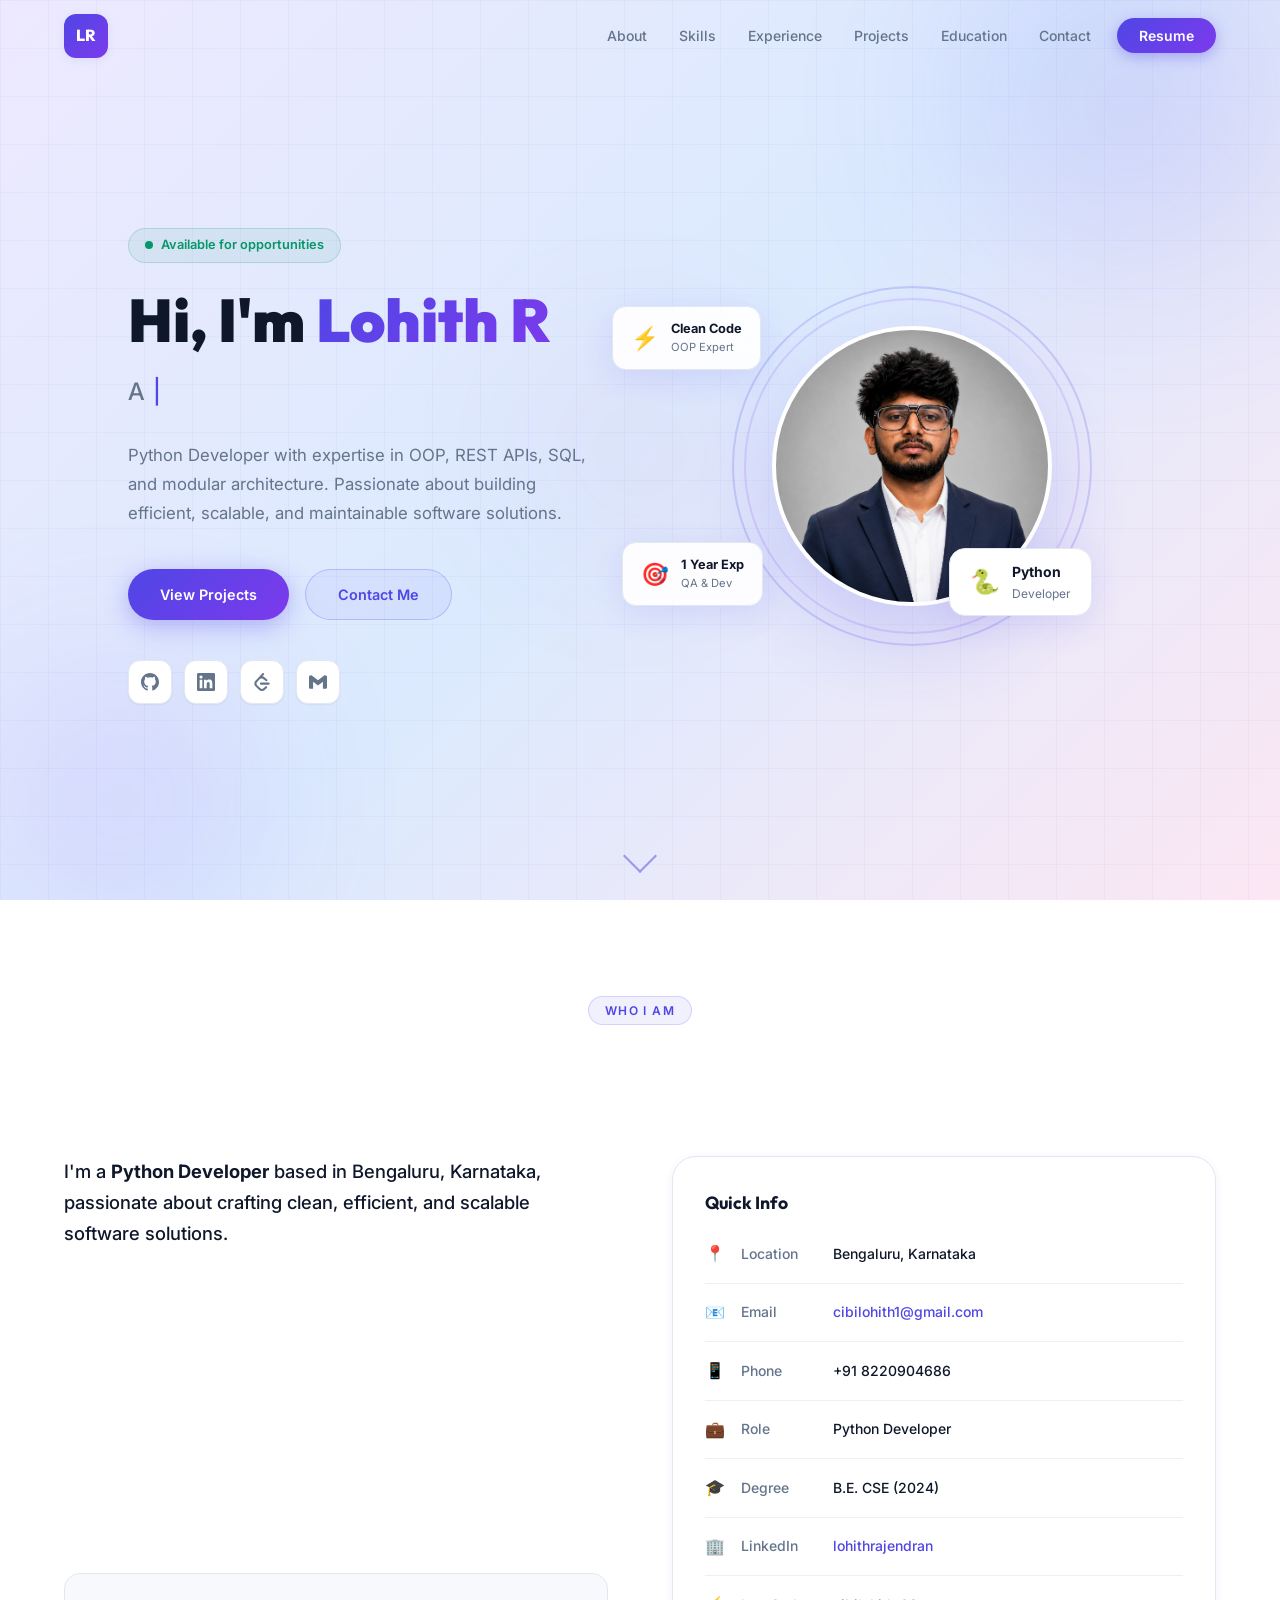
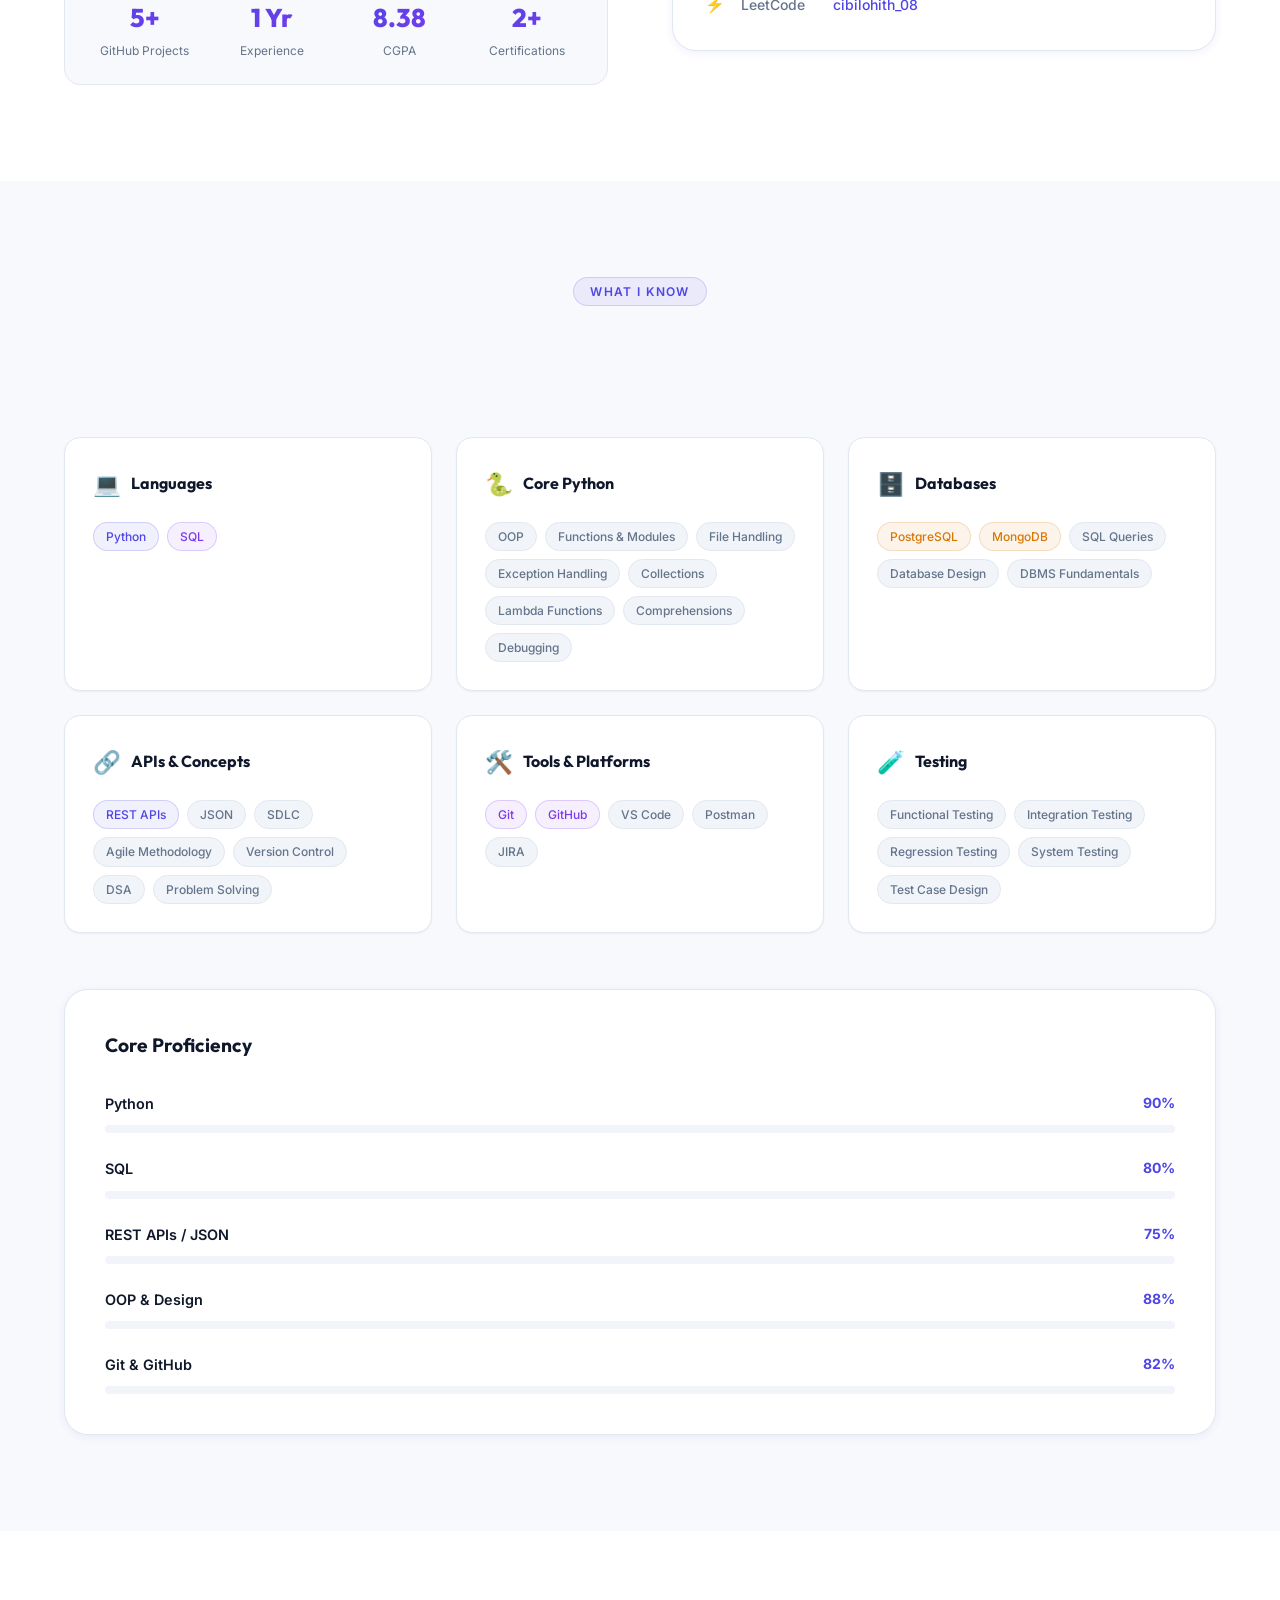
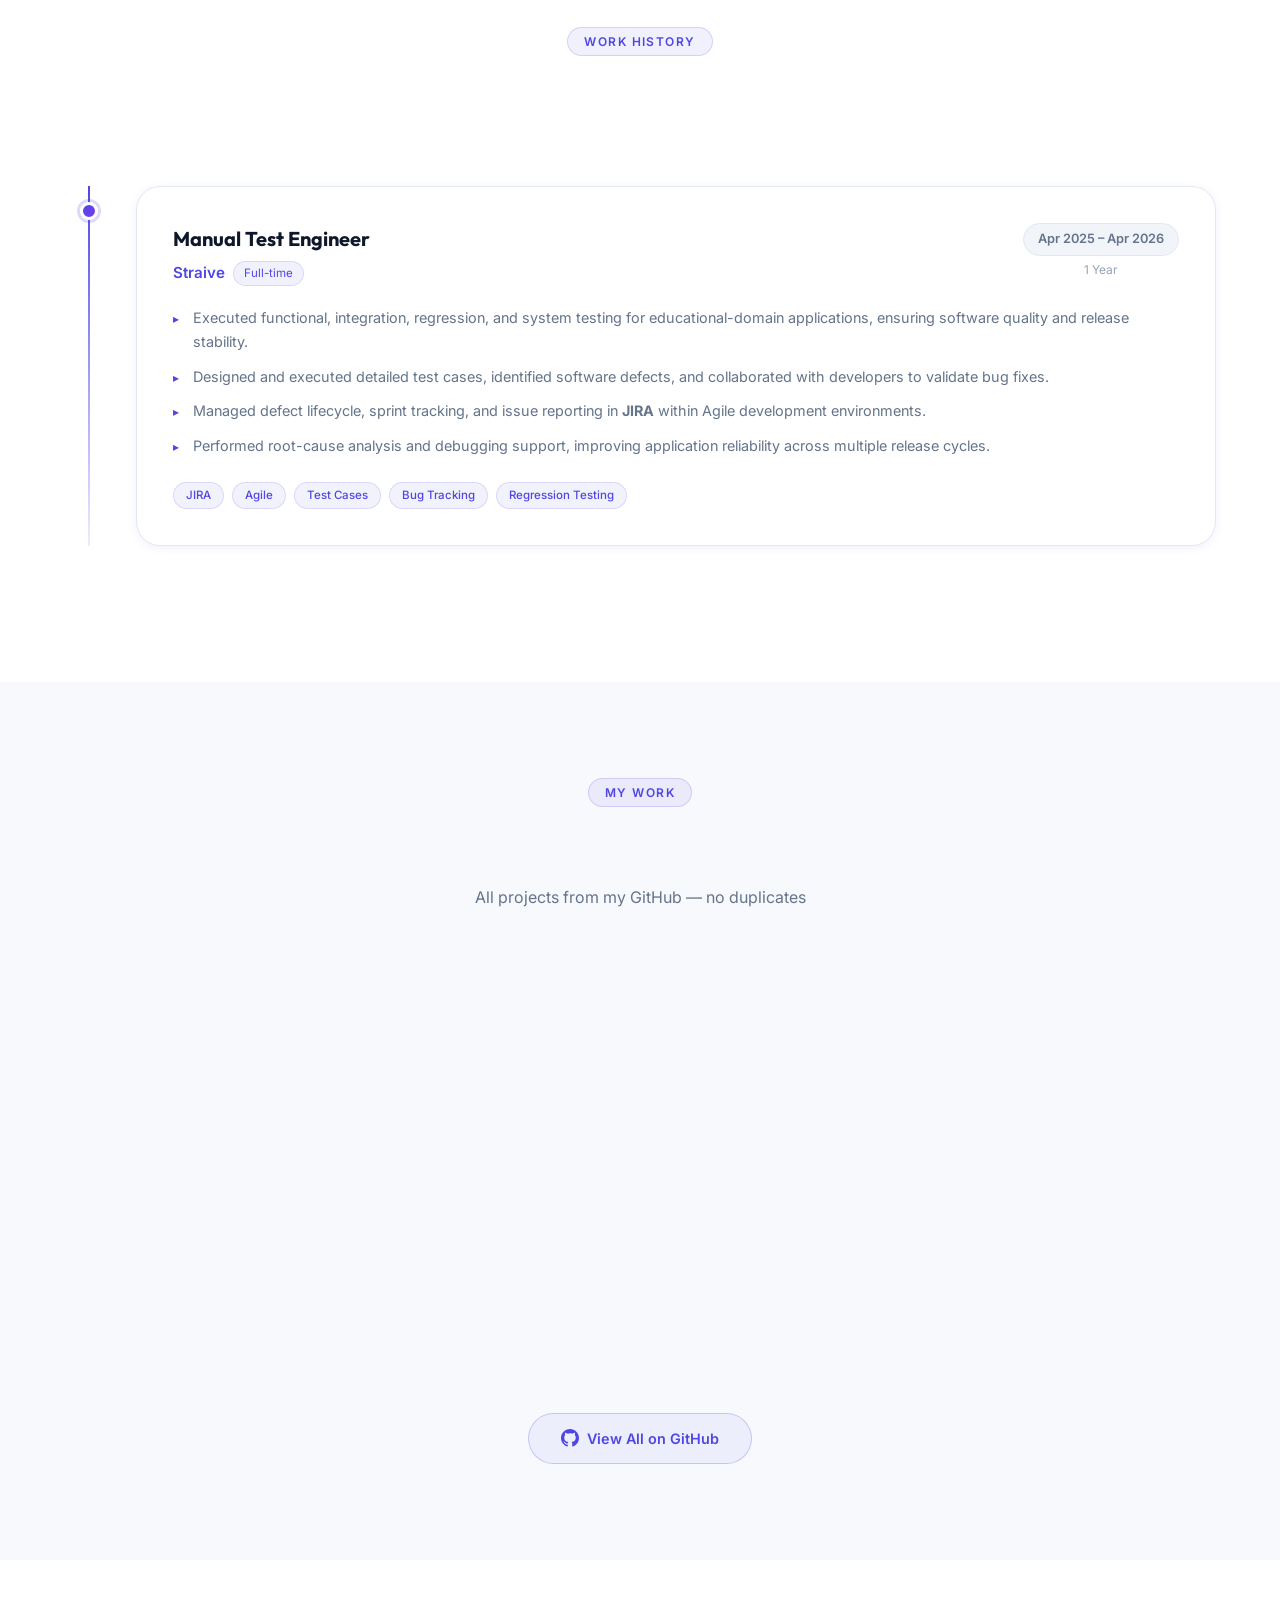
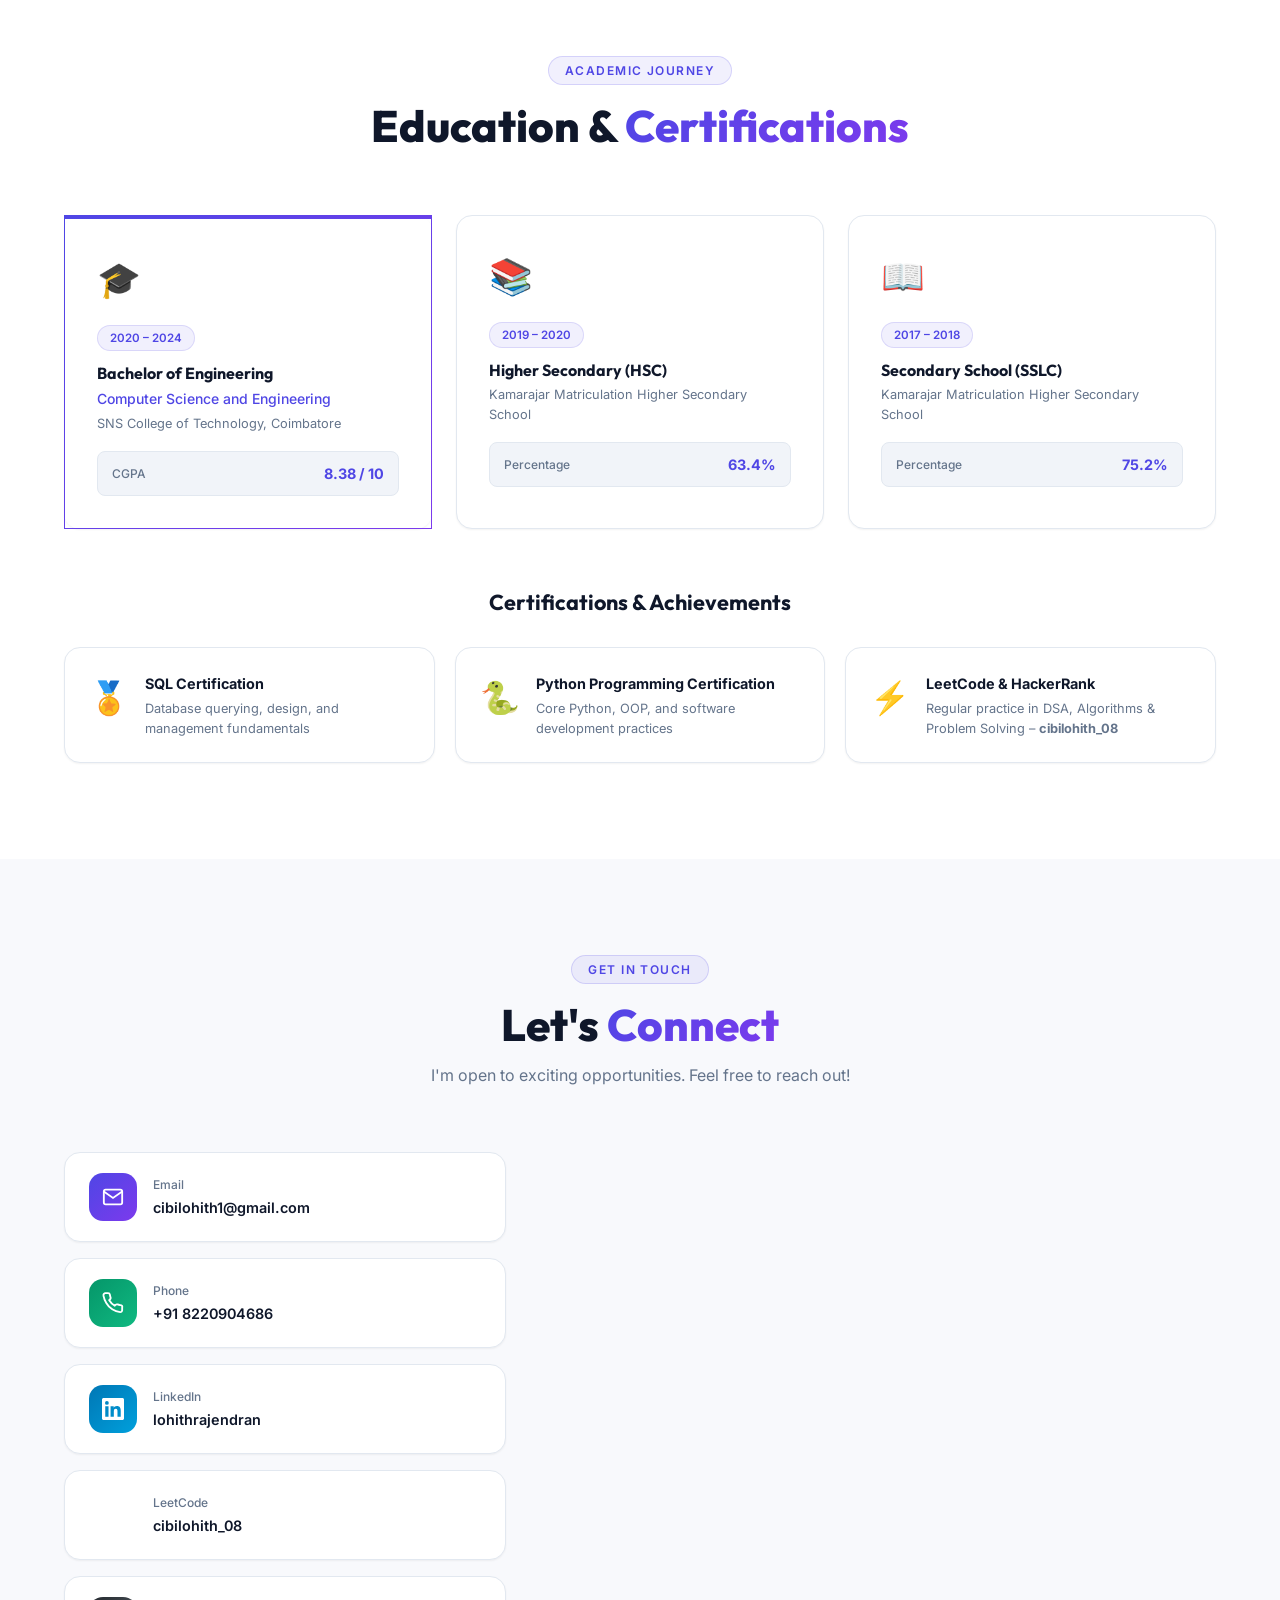
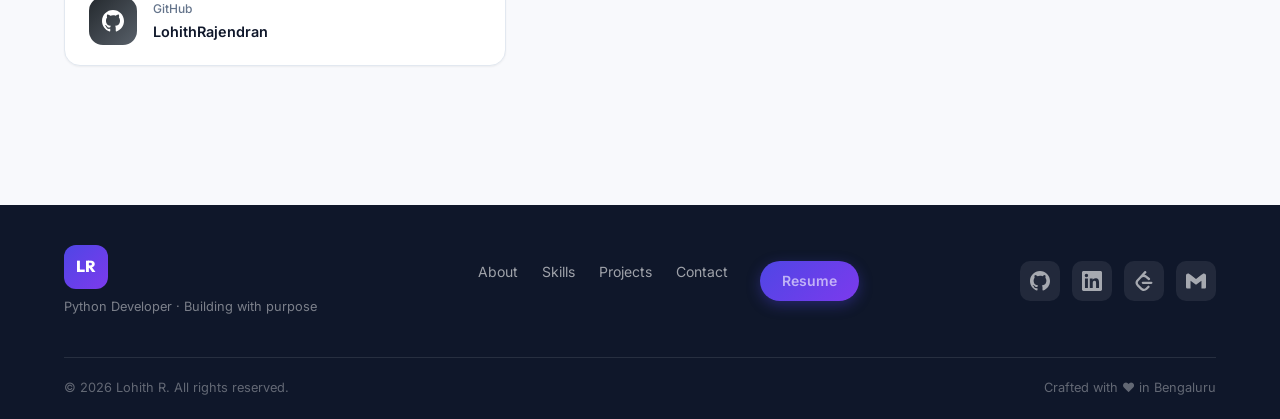
==== commit 4d65527c: "Update index.html" ====
--- a/portflio/index.html
+++ b/portflio/index.html
@@ -105,8 +105,7 @@
           <div class="profile-ring ring-outer"></div>
           <div class="profile-ring ring-inner"></div>
           <div class="profile-img-wrapper">
-            <img src="images/profile.jpeg" alt="Lohith R - Python Developer"
-              class="profile-img" id="profile-photo" />
+            <img src="images/profile.jpeg" alt="Lohith R - Python Developer" class="profile-img" id="profile-photo">
           </div>
           <div class="profile-badge">
             <div class="badge-icon">🐍</div>
--- a/portflio/style.css
+++ b/portflio/style.css
@@ -1,372 +1,1878 @@
-/* ============================================================
-   PORTFOLIO STYLESHEET
-   Theme: "Blueprint" — technical-drawing inspired dark theme.
-   Edit the tokens in :root to reskin colors/type in one place.
-   ============================================================ */
-
+/* ─────────────────────────────────────────────
+   LOHITH R – PORTFOLIO  |  style.css
+   Light & Premium Theme
+   ───────────────────────────────────────────── */
+
+/* ── DESIGN TOKENS ── */
 :root {
-  /* Color */
-  --bg:          #0a0e17;
-  --bg-panel:    #0e1524;
-  --bg-alt:      #0c1120;
-  --line:        #223049;
-  --line-soft:   rgba(122, 162, 222, 0.14);
-  --grid-line:   rgba(140, 180, 240, 0.055);
-  --text:        #e8edf6;
-  --text-muted:  #8b97b4;
-  --text-dim:    #5b6785;
-  --blue:        #6f9ceb;
-  --blue-dim:    rgba(111, 156, 235, 0.16);
-  --brass:       #e3a94a;
-  --brass-dim:   rgba(227, 169, 74, 0.16);
-
-  /* Type */
-  --font-display: 'Fraunces', Georgia, serif;
-  --font-mono:    'IBM Plex Mono', 'Courier New', monospace;
-  --font-body:    'Inter', -apple-system, sans-serif;
+  --clr-bg: #f8f9fc;
+  --clr-bg-alt: #ffffff;
+  --clr-surface: #ffffff;
+  --clr-surface-2: #f1f4f9;
+  --clr-border: #e2e8f0;
+  --clr-border-soft: rgba(0, 0, 0, .06);
+
+  --clr-text: #0f172a;
+  --clr-text-muted: #64748b;
+  --clr-text-light: #94a3b8;
+
+  /* Brand palette – deep indigo × violet */
+  --clr-primary: #4f46e5;
+  --clr-primary-dark: #3730a3;
+  --clr-primary-light: #818cf8;
+  --clr-accent: #7c3aed;
+  --clr-accent-light: #a78bfa;
+  --clr-success: #059669;
+  --clr-warning: #d97706;
+
+  /* Gradients */
+  --grad-primary: linear-gradient(135deg, #4f46e5 0%, #7c3aed 100%);
+  --grad-accent: linear-gradient(135deg, #7c3aed 0%, #ec4899 100%);
+  --grad-hero: linear-gradient(135deg, #ede9fe 0%, #dbeafe 50%, #fce7f3 100%);
+  --grad-card: linear-gradient(135deg, #ffffff 0%, #f8faff 100%);
+
+  /* Shadows */
+  --shadow-xs: 0 1px 2px rgba(0, 0, 0, .05);
+  --shadow-sm: 0 2px 8px rgba(79, 70, 229, .08);
+  --shadow-md: 0 8px 32px rgba(79, 70, 229, .12);
+  --shadow-lg: 0 20px 60px rgba(79, 70, 229, .16);
+  --shadow-xl: 0 32px 80px rgba(79, 70, 229, .20);
 
   /* Layout */
-  --maxw: 1120px;
-  --radius: 3px;
-  --ease: cubic-bezier(.22,.61,.36,1);
-}
-
-/* ---------- Reset ---------- */
-*, *::before, *::after { box-sizing: border-box; }
-html { scroll-behavior: smooth; }
-@media (prefers-reduced-motion: reduce) {
-  html { scroll-behavior: auto; }
-  *, *::before, *::after { animation-duration: .001ms !important; animation-iteration-count: 1 !important; transition-duration: .001ms !important; scroll-behavior: auto !important; }
-}
+  --max-width: 1200px;
+  --nav-h: 72px;
+  --radius-sm: 8px;
+  --radius-md: 16px;
+  --radius-lg: 24px;
+  --radius-xl: 32px;
+
+  /* Typography */
+  --font-display: 'Outfit', 'Inter', sans-serif;
+  --font-body: 'Inter', sans-serif;
+
+  /* Transitions */
+  --t-fast: 150ms ease;
+  --t-base: 250ms ease;
+  --t-slow: 400ms ease;
+  --t-spring: 600ms cubic-bezier(0.34, 1.56, 0.64, 1);
+}
+
+/* ── RESET & BASE ── */
+*,
+*::before,
+*::after {
+  box-sizing: border-box;
+  margin: 0;
+  padding: 0;
+}
+
+html {
+  font-size: 16px;
+  scroll-behavior: smooth;
+  scroll-padding-top: var(--nav-h);
+}
+
 body {
-  margin: 0;
-  background: var(--bg);
-  color: var(--text);
   font-family: var(--font-body);
-  font-size: 16px;
+  background: var(--clr-bg);
+  color: var(--clr-text);
   line-height: 1.6;
+  overflow-x: hidden;
   -webkit-font-smoothing: antialiased;
 }
-h1, h2, h3 { font-family: var(--font-display); margin: 0; color: var(--text); }
-p { margin: 0; }
-ul { list-style: none; margin: 0; padding: 0; }
-a { color: inherit; text-decoration: none; }
-img { max-width: 100%; display: block; }
-button { font-family: inherit; cursor: pointer; }
-input, textarea { font-family: var(--font-body); }
-
-:focus-visible {
-  outline: 2px solid var(--brass);
-  outline-offset: 3px;
-}
-
-/* ---------- Utility ---------- */
-.eyebrow {
-  font-family: var(--font-mono);
-  font-size: 12px;
+
+img {
+  display: block;
+  max-width: 100%;
+}
+
+a {
+  color: inherit;
+  text-decoration: none;
+}
+
+ul {
+  list-style: none;
+}
+
+button {
+  cursor: pointer;
+  border: none;
+  background: none;
+}
+
+.container {
+  width: 100%;
+  max-width: var(--max-width);
+  margin: 0 auto;
+  padding: 0 24px;
+}
+
+.section {
+  padding: 96px 0;
+}
+
+/* ── SECTION HEADERS ── */
+.section-header {
+  text-align: center;
+  margin-bottom: 64px;
+}
+
+.section-tag {
+  display: inline-block;
+  font-size: .75rem;
+  font-weight: 600;
   letter-spacing: .12em;
-  color: var(--brass);
-  margin: 0 0 14px;
   text-transform: uppercase;
-}
-.section { padding: 120px 24px; position: relative; }
-.section-alt { background: var(--bg-alt); }
-.section-inner { max-width: var(--maxw); margin: 0 auto; }
+  color: var(--clr-primary);
+  background: rgba(79, 70, 229, .08);
+  border: 1px solid rgba(79, 70, 229, .18);
+  border-radius: 100px;
+  padding: 4px 16px;
+  margin-bottom: 16px;
+}
+
 .section-title {
-  font-size: clamp(28px, 4vw, 44px);
+  font-family: var(--font-display);
+  font-size: clamp(2rem, 4vw, 2.75rem);
+  font-weight: 800;
+  color: var(--clr-text);
+  line-height: 1.15;
+  margin-bottom: 12px;
+}
+
+.section-subtitle {
+  font-size: 1rem;
+  color: var(--clr-text-muted);
+  max-width: 520px;
+  margin: 0 auto;
+}
+
+.gradient-text {
+  background: var(--grad-primary);
+  -webkit-background-clip: text;
+  -webkit-text-fill-color: transparent;
+  background-clip: text;
+}
+
+/* ── NAVBAR ── */
+.navbar {
+  position: fixed;
+  top: 0;
+  left: 0;
+  right: 0;
+  height: var(--nav-h);
+  z-index: 1000;
+  transition: background var(--t-base), box-shadow var(--t-base), backdrop-filter var(--t-base);
+}
+
+.navbar.scrolled {
+  background: rgba(255, 255, 255, .9);
+  backdrop-filter: blur(20px);
+  box-shadow: 0 1px 0 var(--clr-border), var(--shadow-sm);
+}
+
+.nav-container {
+  display: flex;
+  align-items: center;
+  justify-content: space-between;
+  height: 100%;
+  max-width: var(--max-width);
+  margin: 0 auto;
+  padding: 0 24px;
+}
+
+.nav-logo {
+  display: flex;
+  align-items: center;
+  justify-content: center;
+  width: 44px;
+  height: 44px;
+  background: var(--grad-primary);
+  border-radius: 12px;
+  box-shadow: var(--shadow-sm);
+  transition: transform var(--t-spring), box-shadow var(--t-base);
+}
+
+.nav-logo:hover {
+  transform: scale(1.08) rotate(-3deg);
+  box-shadow: var(--shadow-md);
+}
+
+.logo-text {
+  font-family: var(--font-display);
+  font-size: 1rem;
+  font-weight: 800;
+  color: #fff;
+  letter-spacing: -.01em;
+}
+
+.nav-links {
+  display: flex;
+  align-items: center;
+  gap: 4px;
+}
+
+.nav-link {
+  font-size: .875rem;
+  font-weight: 500;
+  color: var(--clr-text-muted);
+  padding: 8px 14px;
+  border-radius: 8px;
+  transition: color var(--t-fast), background var(--t-fast);
+}
+
+.nav-link:hover,
+.nav-link.active {
+  color: var(--clr-primary);
+  background: rgba(79, 70, 229, .07);
+}
+
+.nav-cta {
+  font-size: .875rem;
   font-weight: 600;
-  letter-spacing: -0.01em;
+  color: #fff;
+  background: var(--grad-primary);
+  padding: 9px 22px;
+  border-radius: 100px;
+  margin-left: 8px;
+  box-shadow: 0 4px 14px rgba(79, 70, 229, .35);
+  transition: transform var(--t-base), box-shadow var(--t-base);
+}
+
+.nav-cta:hover {
+  transform: translateY(-2px);
+  box-shadow: 0 8px 24px rgba(79, 70, 229, .45);
+}
+
+.hamburger {
+  display: none;
+  flex-direction: column;
+  gap: 5px;
+  padding: 8px;
+  border-radius: 8px;
+}
+
+.hamburger span {
+  display: block;
+  width: 22px;
+  height: 2px;
+  background: var(--clr-text);
+  border-radius: 2px;
+  transition: transform var(--t-base), opacity var(--t-base);
+}
+
+.hamburger.open span:nth-child(1) {
+  transform: translateY(7px) rotate(45deg);
+}
+
+.hamburger.open span:nth-child(2) {
+  opacity: 0;
+}
+
+.hamburger.open span:nth-child(3) {
+  transform: translateY(-7px) rotate(-45deg);
+}
+
+/* ── HERO ── */
+.hero {
+  min-height: 100vh;
+  display: flex;
+  align-items: center;
+  position: relative;
+  overflow: hidden;
+  background: var(--grad-hero);
+}
+
+.hero-bg {
+  position: absolute;
+  inset: 0;
+  overflow: hidden;
+}
+
+.hero-orb {
+  position: absolute;
+  border-radius: 50%;
+  filter: blur(80px);
+  opacity: .5;
+}
+
+.orb-1 {
+  width: 500px;
+  height: 500px;
+  background: radial-gradient(circle, rgba(79, 70, 229, .35) 0%, transparent 70%);
+  top: -150px;
+  right: -100px;
+  animation: orbFloat 8s ease-in-out infinite;
+}
+
+.orb-2 {
+  width: 400px;
+  height: 400px;
+  background: radial-gradient(circle, rgba(124, 58, 237, .3) 0%, transparent 70%);
+  bottom: -100px;
+  left: -80px;
+  animation: orbFloat 10s ease-in-out infinite reverse;
+}
+
+.orb-3 {
+  width: 300px;
+  height: 300px;
+  background: radial-gradient(circle, rgba(236, 72, 153, .2) 0%, transparent 70%);
+  top: 50%;
+  left: 50%;
+  transform: translate(-50%, -50%);
+  animation: orbFloat 12s ease-in-out infinite;
+}
+
+@keyframes orbFloat {
+
+  0%,
+  100% {
+    transform: translateY(0) scale(1);
+  }
+
+  50% {
+    transform: translateY(-30px) scale(1.05);
+  }
+}
+
+.grid-overlay {
+  position: absolute;
+  inset: 0;
+  background-image:
+    linear-gradient(rgba(79, 70, 229, .04) 1px, transparent 1px),
+    linear-gradient(90deg, rgba(79, 70, 229, .04) 1px, transparent 1px);
+  background-size: 48px 48px;
+}
+
+.hero-container {
+  display: grid;
+  grid-template-columns: 1fr 1fr;
+  gap: 64px;
+  align-items: center;
+  max-width: var(--max-width);
+  margin: 0 auto;
+  padding: 96px 24px 64px;
+  position: relative;
+  z-index: 1;
+}
+
+.hero-badge {
+  display: inline-flex;
+  align-items: center;
+  gap: 8px;
+  font-size: .8rem;
+  font-weight: 600;
+  color: var(--clr-success);
+  background: rgba(5, 150, 105, .08);
+  border: 1px solid rgba(5, 150, 105, .2);
+  border-radius: 100px;
+  padding: 6px 16px;
+  margin-bottom: 24px;
+}
+
+.badge-dot {
+  width: 8px;
+  height: 8px;
+  background: var(--clr-success);
+  border-radius: 50%;
+  animation: pulseDot 2s ease-in-out infinite;
+}
+
+@keyframes pulseDot {
+
+  0%,
+  100% {
+    opacity: 1;
+    transform: scale(1);
+  }
+
+  50% {
+    opacity: .6;
+    transform: scale(.8);
+  }
+}
+
+.hero-name {
+  font-family: var(--font-display);
+  font-size: clamp(2.25rem, 5vw, 3.75rem);
+  font-weight: 900;
+  line-height: 1.1;
+  margin-bottom: 16px;
+  color: var(--clr-text);
+}
+
+.hero-role {
+  font-size: clamp(1.1rem, 2.5vw, 1.5rem);
+  font-weight: 500;
+  color: var(--clr-text-muted);
+  margin-bottom: 24px;
+  min-height: 2em;
+  display: flex;
+  align-items: center;
+  gap: 8px;
+}
+
+.role-prefix {
+  color: var(--clr-text-muted);
+}
+
+.typed-text {
+  color: var(--clr-primary);
+  font-weight: 700;
+}
+
+.typed-cursor {
+  color: var(--clr-primary);
+  animation: blink 1s step-end infinite;
+}
+
+@keyframes blink {
+
+  0%,
+  100% {
+    opacity: 1;
+  }
+
+  50% {
+    opacity: 0;
+  }
+}
+
+.hero-description {
+  font-size: 1.05rem;
+  color: var(--clr-text-muted);
+  line-height: 1.75;
+  max-width: 480px;
   margin-bottom: 40px;
 }
 
-.btn {
+.hero-actions {
+  display: flex;
+  gap: 16px;
+  flex-wrap: wrap;
+  margin-bottom: 40px;
+}
+
+.btn-primary {
   display: inline-flex;
   align-items: center;
-  gap: 10px;
-  padding: 14px 26px;
-  font-family: var(--font-mono);
-  font-size: 13px;
-  letter-spacing: .04em;
-  text-transform: uppercase;
-  border-radius: var(--radius);
-  border: 1px solid transparent;
-  transition: transform .25s var(--ease), background .25s var(--ease), border-color .25s var(--ease);
-  white-space: nowrap;
-}
-.btn:hover { transform: translateY(-2px); }
-.btn-primary { background: var(--brass); color: #16110a; }
-.btn-primary:hover { background: #f0b95c; }
-.btn-ghost { border-color: var(--line); color: var(--text); }
-.btn-ghost:hover { border-color: var(--blue); color: var(--blue); }
-.btn-block { width: 100%; justify-content: center; }
-
-/* Corner-bracket frame: opposing top-left / bottom-right crop marks,
-   like a technical-drawing detail callout. */
-.corner-frame {
+  gap: 8px;
+  font-size: .9rem;
+  font-weight: 600;
+  color: #fff;
+  background: var(--grad-primary);
+  padding: 14px 32px;
+  border-radius: 100px;
+  box-shadow: 0 6px 24px rgba(79, 70, 229, .35);
+  transition: transform var(--t-base), box-shadow var(--t-base);
+}
+
+.btn-primary:hover {
+  transform: translateY(-3px);
+  box-shadow: 0 12px 36px rgba(79, 70, 229, .45);
+}
+
+.btn-outline {
+  display: inline-flex;
+  align-items: center;
+  gap: 8px;
+  font-size: .9rem;
+  font-weight: 600;
+  color: var(--clr-primary);
+  background: rgba(79, 70, 229, .06);
+  border: 1.5px solid rgba(79, 70, 229, .25);
+  padding: 13px 32px;
+  border-radius: 100px;
+  transition: background var(--t-base), border-color var(--t-base), transform var(--t-base);
+}
+
+.btn-outline:hover {
+  background: rgba(79, 70, 229, .12);
+  border-color: var(--clr-primary);
+  transform: translateY(-3px);
+}
+
+.hero-social {
+  display: flex;
+  gap: 12px;
+}
+
+.social-link {
+  display: flex;
+  align-items: center;
+  justify-content: center;
+  width: 44px;
+  height: 44px;
+  border-radius: 12px;
+  background: var(--clr-surface);
+  border: 1px solid var(--clr-border);
+  color: var(--clr-text-muted);
+  box-shadow: var(--shadow-xs);
+  transition: color var(--t-fast), background var(--t-fast), transform var(--t-spring), box-shadow var(--t-base);
+}
+
+.social-link svg {
+  width: 18px;
+  height: 18px;
+}
+
+.social-link:hover {
+  color: var(--clr-primary);
+  background: rgba(79, 70, 229, .07);
+  border-color: rgba(79, 70, 229, .25);
+  transform: translateY(-3px);
+  box-shadow: var(--shadow-md);
+}
+
+/* Profile card */
+.hero-visual {
+  display: flex;
+  align-items: center;
+  justify-content: center;
   position: relative;
-  background: var(--bg-panel);
-  border: 1px solid var(--line);
-  border-radius: var(--radius);
-  transition: border-color .25s var(--ease), transform .25s var(--ease);
-}
-.corner-frame::before,
-.corner-frame::after {
-  content: "";
+}
+
+.profile-card {
+  position: relative;
+  width: 320px;
+  height: 320px;
+  display: flex;
+  align-items: center;
+  justify-content: center;
+}
+
+.profile-ring {
   position: absolute;
-  width: 16px;
-  height: 16px;
-  pointer-events: none;
-  transition: border-color .25s var(--ease);
-}
-.corner-frame::before {
-  top: -1px; left: -1px;
-  border-top: 2px solid var(--blue);
-  border-left: 2px solid var(--blue);
-}
-.corner-frame::after {
-  bottom: -1px; right: -1px;
-  border-bottom: 2px solid var(--blue);
-  border-right: 2px solid var(--blue);
-}
-.corner-frame:hover { transform: translateY(-4px); border-color: var(--line-soft); }
-.corner-frame:hover::before,
-.corner-frame:hover::after { border-color: var(--brass); }
-
-/* Reveal-on-scroll (toggled via JS IntersectionObserver) */
-.reveal { opacity: 0; transform: translateY(24px); transition: opacity .7s var(--ease), transform .7s var(--ease); }
-.reveal.is-visible { opacity: 1; transform: translateY(0); }
-
-/* ---------- Scroll progress bar ---------- */
-.progress-bar {
-  position: fixed; top: 0; left: 0;
-  height: 2px; width: 0%;
-  background: var(--brass);
-  z-index: 1000;
-  transition: width .1s linear;
-}
-
-/* ---------- Navbar ---------- */
-.navbar {
-  position: fixed; top: 0; left: 0; right: 0;
-  z-index: 900;
-  background: rgba(10, 14, 23, .55);
-  backdrop-filter: blur(10px);
-  -webkit-backdrop-filter: blur(10px);
-  border-bottom: 1px solid transparent;
-  transition: border-color .3s var(--ease), background .3s var(--ease);
-}
-.navbar.is-scrolled { border-bottom-color: var(--line); background: rgba(10, 14, 23, .85); }
-.nav-inner {
-  max-width: var(--maxw); margin: 0 auto; padding: 18px 24px;
-  display: flex; align-items: center; justify-content: space-between;
-}
-.nav-logo { display: flex; align-items: center; gap: 8px; font-family: var(--font-mono); font-size: 15px; letter-spacing: .02em; }
-.logo-mark { color: var(--brass); }
-.logo-cursor { color: var(--brass); animation: blink 1.1s steps(1) infinite; }
-@keyframes blink { 50% { opacity: 0; } }
-
-.nav-links { display: flex; align-items: center; gap: 32px; }
-.nav-links a { font-family: var(--font-mono); font-size: 13px; letter-spacing: .04em; text-transform: uppercase; color: var(--text-muted); position: relative; padding: 4px 0; transition: color .2s; }
-.nav-links a::after {
-  content: ""; position: absolute; left: 0; bottom: -2px; height: 1px; width: 0;
-  background: var(--brass); transition: width .25s var(--ease);
-}
-.nav-links a:hover, .nav-links a.is-active { color: var(--text); }
-.nav-links a:hover::after, .nav-links a.is-active::after { width: 100%; }
-.nav-cta { border: 1px solid var(--line); padding: 8px 16px !important; border-radius: var(--radius); }
-.nav-cta::after { display: none; }
-.nav-cta:hover { border-color: var(--brass); }
-
-.nav-toggle { display: none; flex-direction: column; gap: 5px; background: none; border: none; padding: 6px; }
-.nav-toggle span { width: 22px; height: 2px; background: var(--text); transition: transform .25s var(--ease), opacity .25s var(--ease); }
-.nav-toggle.is-active span:nth-child(1) { transform: translateY(7px) rotate(45deg); }
-.nav-toggle.is-active span:nth-child(2) { opacity: 0; }
-.nav-toggle.is-active span:nth-child(3) { transform: translateY(-7px) rotate(-45deg); }
-
-/* ---------- Hero ---------- */
-.hero {
-  position: relative;
-  min-height: 100vh;
-  display: flex; align-items: center;
-  padding: 140px 24px 80px;
-  overflow: hidden;
-}
-.grid-backdrop {
-  position: absolute; inset: 0;
-  background-image:
-    repeating-linear-gradient(0deg, var(--grid-line) 0 1px, transparent 1px 56px),
-    repeating-linear-gradient(90deg, var(--grid-line) 0 1px, transparent 1px 56px);
-  mask-image: radial-gradient(ellipse 80% 60% at 50% 30%, black 20%, transparent 75%);
-  -webkit-mask-image: radial-gradient(ellipse 80% 60% at 50% 30%, black 20%, transparent 75%);
-}
-.hero-inner {
-  position: relative; z-index: 1;
-  max-width: var(--maxw); margin: 0 auto; width: 100%;
-  display: grid; grid-template-columns: 1.2fr .8fr; gap: 48px; align-items: center;
-}
-.hero-copy .eyebrow { opacity: 0; animation: fadeUp .7s var(--ease) .1s forwards; }
-.hero-title {
-  font-size: clamp(42px, 6.4vw, 84px);
-  font-weight: 700;
-  line-height: 1.02;
-  letter-spacing: -0.02em;
-  margin-bottom: 18px;
-  opacity: 0; animation: fadeUp .7s var(--ease) .22s forwards;
-}
-.hero-role {
-  font-family: var(--font-mono);
-  font-size: 16px;
-  color: var(--blue);
-  margin-bottom: 20px;
-  opacity: 0; animation: fadeUp .7s var(--ease) .34s forwards;
-}
-.hero-tagline {
-  max-width: 46ch;
-  color: var(--text-muted);
-  font-size: 17px;
-  margin-bottom: 36px;
-  opacity: 0; animation: fadeUp .7s var(--ease) .46s forwards;
-}
-.hero-actions { display: flex; flex-wrap: wrap; gap: 14px; margin-bottom: 40px; opacity: 0; animation: fadeUp .7s var(--ease) .58s forwards; }
-.hero-socials { display: flex; gap: 20px; opacity: 0; animation: fadeUp .7s var(--ease) .7s forwards; }
-.hero-socials a { display: flex; align-items: center; gap: 8px; font-family: var(--font-mono); font-size: 12px; color: var(--text-dim); transition: color .2s; }
-.hero-socials a:hover { color: var(--brass); }
-
-@keyframes fadeUp { from { opacity: 0; transform: translateY(14px); } to { opacity: 1; transform: translateY(0); } }
-
-/* Hero figure: schematic portrait */
-.hero-figure {
-  position: relative;
-  width: 100%;
-  aspect-ratio: 1 / 1;
-  max-width: 360px;
-  margin: 0 auto;
-  opacity: 0;
-  animation: fadeUp .8s var(--ease) .5s forwards;
-}
-.ring-svg { position: absolute; inset: 0; width: 100%; height: 100%; }
-.ring { fill: none; }
-.ring-dashed { stroke: var(--line-soft); stroke-width: 1; stroke-dasharray: 3 8; transform-origin: 180px 180px; animation: spin 40s linear infinite; }
-.ring-solid { stroke: var(--blue); stroke-width: 1; opacity: .5; }
-.ticks line { stroke: var(--brass); stroke-width: 2; }
-@keyframes spin { to { transform: rotate(360deg); } }
-
-.portrait-frame {
-  position: absolute; inset: 11%;
+  border-radius: 50%;
+  border: 2px solid transparent;
+}
+
+.ring-outer {
+  inset: -20px;
+  border-image: linear-gradient(135deg, rgba(79, 70, 229, .4), rgba(124, 58, 237, .2), rgba(236, 72, 153, .4)) 1;
+  border-radius: 50%;
+  border: 2px solid;
+  border-color: rgba(79, 70, 229, .2);
+  animation: ringRotate 12s linear infinite;
+}
+
+.ring-inner {
+  inset: -8px;
+  border-color: rgba(124, 58, 237, .15);
+  border: 2px solid rgba(124, 58, 237, .15);
+  animation: ringRotate 8s linear infinite reverse;
+}
+
+@keyframes ringRotate {
+  from {
+    transform: rotate(0deg);
+  }
+
+  to {
+    transform: rotate(360deg);
+  }
+}
+
+.profile-img-wrapper {
+  width: 280px;
+  height: 280px;
   border-radius: 50%;
   overflow: hidden;
-  border: 1px solid var(--line);
-  background: var(--bg-panel);
-}
-.portrait { width: 100%; height: 100%; object-fit: cover; filter: grayscale(.15) contrast(1.05); }
-
-.spec-tag {
+  border: 4px solid #fff;
+  box-shadow: var(--shadow-xl);
+  background: var(--clr-surface-2);
+}
+
+.profile-img {
+  width: 100%;
+  height: 100%;
+  object-fit: cover;
+  object-position: center top;
+}
+
+.profile-badge {
   position: absolute;
-  font-family: var(--font-mono);
-  font-size: 11px;
-  letter-spacing: .06em;
-  color: var(--text-dim);
-  white-space: nowrap;
-}
-.spec-tag-a { top: 2%; left: 50%; transform: translateX(-50%); }
-.spec-tag-b { bottom: 2%; left: 50%; transform: translateX(-50%); }
-
-.scroll-cue {
-  position: absolute; bottom: 32px; left: 50%; transform: translateX(-50%);
-  color: var(--text-dim); font-size: 14px;
-  animation: bob 2.2s ease-in-out infinite;
-}
-@keyframes bob { 0%, 100% { transform: translate(-50%, 0); } 50% { transform: translate(-50%, 8px); } }
-
-/* ---------- About ---------- */
-.about-grid { display: grid; grid-template-columns: .8fr 1.2fr; gap: 48px; }
-.about-body p { color: var(--text-muted); max-width: 62ch; margin-bottom: 18px; }
-.about-meta { margin-top: 28px; border-top: 1px solid var(--line); padding-top: 20px; }
-.meta-row { display: flex; justify-content: space-between; max-width: 380px; padding: 8px 0; border-bottom: 1px dashed var(--line); font-size: 14px; }
-.meta-row:last-child { border-bottom: none; }
-.meta-label { font-family: var(--font-mono); color: var(--text-dim); text-transform: uppercase; font-size: 12px; letter-spacing: .04em; }
-.meta-value { color: var(--text); }
-
-/* ---------- Skills ---------- */
-.skills-grid { display: grid; grid-template-columns: repeat(4, 1fr); gap: 16px; }
-.skill-card { padding: 26px 20px; text-align: left; }
-.skill-icon { font-size: 26px; color: var(--blue); margin-bottom: 16px; display: block; }
-.skill-name { font-size: 14px; margin-bottom: 16px; color: var(--text); }
-.skill-gauge { display: flex; gap: 4px; }
-.skill-gauge span { width: 100%; height: 5px; background: var(--line); border-radius: 1px; }
-.skill-gauge[data-level="1"] span:nth-child(-n+1) { background: var(--brass); }
-.skill-gauge[data-level="2"] span:nth-child(-n+2) { background: var(--brass); }
-.skill-gauge[data-level="3"] span:nth-child(-n+3) { background: var(--brass); }
-.skill-gauge[data-level="4"] span:nth-child(-n+4) { background: var(--brass); }
-.skill-gauge[data-level="5"] span:nth-child(-n+5) { background: var(--brass); }
-
-/* ---------- Projects ---------- */
-.projects-grid { display: grid; grid-template-columns: repeat(3, 1fr); gap: 20px; }
-.project-card { padding: 28px; display: flex; flex-direction: column; gap: 12px; }
-.file-id { font-family: var(--font-mono); font-size: 11px; color: var(--text-dim); letter-spacing: .06em; }
-.project-card h3 { font-size: 20px; font-weight: 600; }
-.project-desc { color: var(--text-muted); font-size: 14.5px; flex-grow: 1; }
-.tag-row { display: flex; flex-wrap: wrap; gap: 8px; }
-.tag { font-family: var(--font-mono); font-size: 11px; padding: 4px 9px; border: 1px solid var(--line); border-radius: 2px; color: var(--text-dim); text-transform: uppercase; letter-spacing: .03em; }
-.project-links { display: flex; gap: 20px; margin-top: 4px; }
-.project-links a { font-family: var(--font-mono); font-size: 12.5px; color: var(--blue); display: inline-flex; align-items: center; gap: 6px; }
-.project-links a:hover { color: var(--brass); }
-
-/* ---------- Experience / Timeline ---------- */
-.timeline { position: relative; padding-left: 32px; }
-.timeline::before { content: ""; position: absolute; left: 4px; top: 6px; bottom: 6px; width: 1px; background: var(--line); }
-.timeline-entry { position: relative; padding-bottom: 44px; }
-.timeline-entry:last-child { padding-bottom: 0; }
-.timeline-mark { position: absolute; left: -32px; top: 4px; width: 9px; height: 9px; border-radius: 50%; background: var(--bg-alt); border: 2px solid var(--brass); }
-.timeline-date { font-family: var(--font-mono); font-size: 12px; color: var(--text-dim); margin-bottom: 6px; letter-spacing: .04em; }
-.timeline-role { font-size: 19px; font-weight: 600; margin-bottom: 8px; }
-.timeline-role span { color: var(--blue); font-weight: 400; }
-.timeline-desc { color: var(--text-muted); max-width: 60ch; font-size: 14.5px; }
-
-/* ---------- Contact ---------- */
-.contact-grid { display: grid; grid-template-columns: 1fr 1fr; gap: 48px; align-items: start; }
-.contact-copy p { color: var(--text-muted); max-width: 42ch; margin: 18px 0 26px; }
-.contact-email { display: inline-flex; align-items: center; gap: 10px; font-family: var(--font-mono); font-size: 18px; color: var(--brass); border-bottom: 1px solid var(--brass); padding-bottom: 4px; }
-.contact-form { padding: 28px; display: flex; flex-direction: column; gap: 18px; }
-.contact-form label { display: flex; flex-direction: column; gap: 8px; font-family: var(--font-mono); font-size: 12px; text-transform: uppercase; letter-spacing: .04em; color: var(--text-dim); }
-.contact-form input, .contact-form textarea {
-  background: var(--bg-alt); border: 1px solid var(--line); border-radius: var(--radius);
-  padding: 12px 14px; color: var(--text); font-size: 14.5px; resize: vertical;
-  transition: border-color .2s;
-}
-.contact-form input:focus, .contact-form textarea:focus { border-color: var(--blue); outline: none; }
-.form-note { min-height: 18px; font-family: var(--font-mono); font-size: 12.5px; color: var(--brass); }
-
-/* ---------- Footer ---------- */
-.footer { border-top: 1px solid var(--line); padding: 32px 24px; }
-.footer-inner { max-width: var(--maxw); margin: 0 auto; display: flex; justify-content: space-between; align-items: center; flex-wrap: wrap; gap: 16px; }
-.footer-inner span { font-family: var(--font-mono); font-size: 12.5px; color: var(--text-dim); }
-.footer-socials { display: flex; gap: 18px; }
-.footer-socials a { color: var(--text-dim); font-size: 16px; transition: color .2s; }
-.footer-socials a:hover { color: var(--brass); }
-
-/* ============ Responsive ============ */
-@media (max-width: 960px) {
-  .hero-inner { grid-template-columns: 1fr; }
-  .hero-figure { max-width: 280px; order: -1; }
-  .about-grid { grid-template-columns: 1fr; }
-  .skills-grid { grid-template-columns: repeat(2, 1fr); }
-  .projects-grid { grid-template-columns: 1fr; }
-  .contact-grid { grid-template-columns: 1fr; }
-}
-
-@media (max-width: 720px) {
-  .nav-toggle { display: flex; }
-  .nav-links {
-    position: fixed; top: 61px; left: 0; right: 0;
-    flex-direction: column; align-items: flex-start; gap: 0;
-    background: var(--bg-panel); border-bottom: 1px solid var(--line);
-    max-height: 0; overflow: hidden; transition: max-height .3s var(--ease);
-  }
-  .nav-links.is-open { max-height: 320px; }
-  .nav-links li { width: 100%; }
-  .nav-links a { display: block; padding: 16px 24px; width: 100%; }
-  .nav-cta { margin: 8px 24px; }
-  .section { padding: 88px 20px; }
-  .hero { padding-top: 120px; }
-}
+  bottom: 10px;
+  right: -20px;
+  display: flex;
+  align-items: center;
+  gap: 12px;
+  background: #fff;
+  border: 1px solid var(--clr-border);
+  border-radius: 16px;
+  padding: 12px 20px;
+  box-shadow: var(--shadow-md);
+}
+
+.badge-icon {
+  font-size: 1.5rem;
+}
+
+.badge-label {
+  font-weight: 700;
+  font-size: .875rem;
+  color: var(--clr-text);
+}
+
+.badge-sublabel {
+  font-size: .75rem;
+  color: var(--clr-text-muted);
+}
+
+.floating-card {
+  position: absolute;
+  display: flex;
+  align-items: center;
+  gap: 12px;
+  background: rgba(255, 255, 255, .92);
+  backdrop-filter: blur(12px);
+  border: 1px solid var(--clr-border);
+  border-radius: 14px;
+  padding: 12px 18px;
+  box-shadow: var(--shadow-md);
+}
+
+.float-icon {
+  font-size: 1.4rem;
+}
+
+.float-title {
+  font-weight: 700;
+  font-size: .8rem;
+  color: var(--clr-text);
+}
+
+.float-sub {
+  font-size: .7rem;
+  color: var(--clr-text-muted);
+}
+
+.card-top {
+  top: 0;
+  left: -60px;
+  animation: floatCard 4s ease-in-out infinite;
+}
+
+.card-bottom {
+  bottom: 20px;
+  left: -50px;
+  animation: floatCard 4s ease-in-out infinite 2s;
+}
+
+@keyframes floatCard {
+
+  0%,
+  100% {
+    transform: translateY(0);
+  }
+
+  50% {
+    transform: translateY(-10px);
+  }
+}
+
+.scroll-indicator {
+  position: absolute;
+  bottom: 32px;
+  left: 50%;
+  transform: translateX(-50%);
+  z-index: 2;
+}
+
+.scroll-arrow {
+  width: 24px;
+  height: 24px;
+  border-right: 2px solid var(--clr-primary);
+  border-bottom: 2px solid var(--clr-primary);
+  transform: rotate(45deg);
+  opacity: .5;
+  animation: scrollBounce 1.8s ease-in-out infinite;
+}
+
+@keyframes scrollBounce {
+
+  0%,
+  100% {
+    transform: rotate(45deg) translateY(0);
+    opacity: .5;
+  }
+
+  50% {
+    transform: rotate(45deg) translateY(6px);
+    opacity: 1;
+  }
+}
+
+/* ── ABOUT ── */
+.about {
+  background: var(--clr-bg-alt);
+}
+
+.about-grid {
+  display: grid;
+  grid-template-columns: 1fr 1fr;
+  gap: 64px;
+  align-items: start;
+}
+
+.about-lead {
+  font-size: 1.15rem;
+  font-weight: 500;
+  color: var(--clr-text);
+  line-height: 1.7;
+  margin-bottom: 16px;
+}
+
+.about-body {
+  font-size: 1rem;
+  color: var(--clr-text-muted);
+  line-height: 1.8;
+  margin-bottom: 16px;
+}
+
+.about-stats {
+  display: grid;
+  grid-template-columns: repeat(4, 1fr);
+  gap: 16px;
+  margin-top: 32px;
+  padding: 24px;
+  background: var(--clr-bg);
+  border-radius: var(--radius-md);
+  border: 1px solid var(--clr-border);
+}
+
+.stat-item {
+  text-align: center;
+}
+
+.stat-number {
+  font-family: var(--font-display);
+  font-size: 1.6rem;
+  font-weight: 800;
+  background: var(--grad-primary);
+  -webkit-background-clip: text;
+  -webkit-text-fill-color: transparent;
+  background-clip: text;
+}
+
+.stat-label {
+  font-size: .75rem;
+  color: var(--clr-text-muted);
+  margin-top: 2px;
+}
+
+.detail-card {
+  background: var(--clr-surface);
+  border: 1px solid var(--clr-border);
+  border-radius: var(--radius-lg);
+  padding: 32px;
+  box-shadow: var(--shadow-sm);
+  transition: box-shadow var(--t-base);
+}
+
+.detail-card:hover {
+  box-shadow: var(--shadow-md);
+}
+
+.detail-title {
+  font-family: var(--font-display);
+  font-size: 1.1rem;
+  font-weight: 700;
+  margin-bottom: 24px;
+  color: var(--clr-text);
+}
+
+.detail-list {
+  display: flex;
+  flex-direction: column;
+  gap: 16px;
+}
+
+.detail-item {
+  display: grid;
+  grid-template-columns: 24px 80px 1fr;
+  align-items: center;
+  gap: 12px;
+  font-size: .875rem;
+  padding-bottom: 16px;
+  border-bottom: 1px solid var(--clr-border-soft);
+}
+
+.detail-item:last-child {
+  border-bottom: none;
+  padding-bottom: 0;
+}
+
+.detail-icon {
+  font-size: 1rem;
+}
+
+.detail-key {
+  color: var(--clr-text-muted);
+  font-weight: 500;
+}
+
+.detail-value {
+  color: var(--clr-text);
+  font-weight: 500;
+}
+
+.detail-link {
+  color: var(--clr-primary);
+  transition: opacity var(--t-fast);
+}
+
+.detail-link:hover {
+  opacity: .75;
+}
+
+/* ── SKILLS ── */
+.skills {
+  background: var(--clr-bg);
+}
+
+.skills-grid {
+  display: grid;
+  grid-template-columns: repeat(3, 1fr);
+  gap: 24px;
+  margin-bottom: 56px;
+}
+
+.skill-category {
+  background: var(--clr-surface);
+  border: 1px solid var(--clr-border);
+  border-radius: var(--radius-md);
+  padding: 28px;
+  box-shadow: var(--shadow-xs);
+  transition: transform var(--t-base), box-shadow var(--t-base);
+}
+
+.skill-category:hover {
+  transform: translateY(-4px);
+  box-shadow: var(--shadow-md);
+}
+
+.skill-cat-header {
+  display: flex;
+  align-items: center;
+  gap: 10px;
+  margin-bottom: 20px;
+}
+
+.skill-cat-icon {
+  font-size: 1.4rem;
+}
+
+.skill-cat-title {
+  font-family: var(--font-display);
+  font-size: 1rem;
+  font-weight: 700;
+  color: var(--clr-text);
+}
+
+.skill-tags {
+  display: flex;
+  flex-wrap: wrap;
+  gap: 8px;
+}
+
+.skill-tag {
+  font-size: .75rem;
+  font-weight: 500;
+  color: var(--clr-text-muted);
+  background: var(--clr-surface-2);
+  border: 1px solid var(--clr-border);
+  border-radius: 100px;
+  padding: 4px 12px;
+  transition: background var(--t-fast), color var(--t-fast), border-color var(--t-fast);
+}
+
+.skill-tag:hover {
+  background: rgba(79, 70, 229, .08);
+  color: var(--clr-primary);
+  border-color: rgba(79, 70, 229, .2);
+}
+
+.tag-primary {
+  color: var(--clr-primary);
+  background: rgba(79, 70, 229, .08);
+  border-color: rgba(79, 70, 229, .2);
+}
+
+.tag-secondary {
+  color: var(--clr-accent);
+  background: rgba(124, 58, 237, .08);
+  border-color: rgba(124, 58, 237, .2);
+}
+
+.tag-accent {
+  color: var(--clr-warning);
+  background: rgba(217, 119, 6, .08);
+  border-color: rgba(217, 119, 6, .2);
+}
+
+/* Proficiency bars */
+.proficiency-section {
+  background: var(--clr-surface);
+  border: 1px solid var(--clr-border);
+  border-radius: var(--radius-lg);
+  padding: 40px;
+  box-shadow: var(--shadow-sm);
+}
+
+.proficiency-title {
+  font-family: var(--font-display);
+  font-size: 1.2rem;
+  font-weight: 700;
+  margin-bottom: 32px;
+  color: var(--clr-text);
+}
+
+.prof-bars {
+  display: flex;
+  flex-direction: column;
+  gap: 24px;
+}
+
+.prof-bar-item {}
+
+.prof-bar-header {
+  display: flex;
+  justify-content: space-between;
+  margin-bottom: 10px;
+}
+
+.prof-lang {
+  font-weight: 600;
+  font-size: .9rem;
+  color: var(--clr-text);
+}
+
+.prof-pct {
+  font-weight: 700;
+  font-size: .875rem;
+  color: var(--clr-primary);
+}
+
+.prof-bar-bg {
+  height: 8px;
+  background: var(--clr-surface-2);
+  border-radius: 100px;
+  overflow: hidden;
+}
+
+.prof-bar-fill {
+  height: 100%;
+  width: 0;
+  background: var(--grad-primary);
+  border-radius: 100px;
+  transition: width 1.2s cubic-bezier(0.22, 1, 0.36, 1);
+}
+
+.prof-bar-fill.animated {
+  width: var(--target-width);
+}
+
+/* ── EXPERIENCE ── */
+.experience {
+  background: var(--clr-bg-alt);
+}
+
+.timeline {
+  position: relative;
+}
+
+.timeline::before {
+  content: '';
+  position: absolute;
+  left: 24px;
+  top: 0;
+  bottom: 0;
+  width: 2px;
+  background: linear-gradient(to bottom, var(--clr-primary), rgba(79, 70, 229, .1));
+}
+
+.timeline-item {
+  position: relative;
+  padding-left: 72px;
+  margin-bottom: 40px;
+}
+
+.timeline-dot {
+  position: absolute;
+  left: 16px;
+  top: 16px;
+  width: 18px;
+  height: 18px;
+  border-radius: 50%;
+  background: var(--grad-primary);
+  border: 3px solid var(--clr-bg-alt);
+  box-shadow: 0 0 0 3px rgba(79, 70, 229, .2);
+  z-index: 1;
+}
+
+.timeline-content {
+  background: var(--clr-surface);
+  border: 1px solid var(--clr-border);
+  border-radius: var(--radius-lg);
+  padding: 36px;
+  box-shadow: var(--shadow-sm);
+  transition: box-shadow var(--t-base);
+}
+
+.timeline-content:hover {
+  box-shadow: var(--shadow-md);
+}
+
+.exp-header {
+  display: flex;
+  justify-content: space-between;
+  align-items: flex-start;
+  margin-bottom: 20px;
+  flex-wrap: wrap;
+  gap: 16px;
+}
+
+.exp-role {
+  font-family: var(--font-display);
+  font-size: 1.25rem;
+  font-weight: 700;
+  color: var(--clr-text);
+  margin-bottom: 6px;
+}
+
+.exp-company {
+  display: flex;
+  align-items: center;
+  gap: 8px;
+}
+
+.company-name {
+  font-weight: 600;
+  color: var(--clr-primary);
+  font-size: .95rem;
+}
+
+.exp-type {
+  font-size: .72rem;
+  color: var(--clr-primary);
+  background: rgba(79, 70, 229, .08);
+  border: 1px solid rgba(79, 70, 229, .15);
+  border-radius: 100px;
+  padding: 2px 10px;
+}
+
+.exp-duration {
+  text-align: right;
+}
+
+.duration-badge {
+  display: inline-block;
+  font-size: .8rem;
+  font-weight: 600;
+  color: var(--clr-text-muted);
+  background: var(--clr-surface-2);
+  border: 1px solid var(--clr-border);
+  border-radius: 100px;
+  padding: 5px 14px;
+  margin-bottom: 4px;
+}
+
+.duration-length {
+  display: block;
+  font-size: .75rem;
+  color: var(--clr-text-light);
+  text-align: center;
+}
+
+.exp-bullets {
+  list-style: none;
+  display: flex;
+  flex-direction: column;
+  gap: 10px;
+  margin-bottom: 24px;
+}
+
+.exp-bullets li {
+  font-size: .9rem;
+  color: var(--clr-text-muted);
+  line-height: 1.7;
+  padding-left: 20px;
+  position: relative;
+}
+
+.exp-bullets li::before {
+  content: '▸';
+  position: absolute;
+  left: 0;
+  color: var(--clr-primary);
+  font-size: .75rem;
+  top: 3px;
+}
+
+.exp-tags {
+  display: flex;
+  flex-wrap: wrap;
+  gap: 8px;
+}
+
+.exp-tag {
+  font-size: .72rem;
+  font-weight: 500;
+  color: var(--clr-primary);
+  background: rgba(79, 70, 229, .07);
+  border: 1px solid rgba(79, 70, 229, .15);
+  border-radius: 100px;
+  padding: 3px 12px;
+}
+
+/* ── PROJECTS ── */
+.projects {
+  background: var(--clr-bg);
+}
+
+.projects-grid {
+  display: grid;
+  grid-template-columns: repeat(3, 1fr);
+  gap: 28px;
+  margin-bottom: 48px;
+}
+
+.project-card {
+  position: relative;
+  background: var(--clr-surface);
+  border: 1px solid var(--clr-border);
+  border-radius: var(--radius-lg);
+  overflow: hidden;
+  box-shadow: var(--shadow-xs);
+  display: flex;
+  flex-direction: column;
+  transition: transform var(--t-base), box-shadow var(--t-base), border-color var(--t-base);
+}
+
+.project-card:hover {
+  transform: translateY(-6px);
+  box-shadow: var(--shadow-lg);
+  border-color: rgba(79, 70, 229, .2);
+}
+
+.project-accent {
+  height: 4px;
+  background: var(--grad-primary);
+  flex-shrink: 0;
+}
+
+.accent-green {
+  background: linear-gradient(135deg, #059669, #10b981);
+}
+
+.accent-purple {
+  background: linear-gradient(135deg, #7c3aed, #a78bfa);
+}
+
+.featured-project {
+  grid-column: span 1;
+}
+
+.featured-project .project-accent {
+  height: 5px;
+}
+
+.project-header {
+  display: flex;
+  justify-content: space-between;
+  align-items: center;
+  padding: 24px 24px 0;
+}
+
+.project-icon {
+  font-size: 2rem;
+}
+
+.project-links {
+  display: flex;
+  gap: 8px;
+}
+
+.proj-link {
+  display: flex;
+  align-items: center;
+  justify-content: center;
+  width: 36px;
+  height: 36px;
+  border-radius: 10px;
+  background: var(--clr-surface-2);
+  border: 1px solid var(--clr-border);
+  color: var(--clr-text-muted);
+  transition: color var(--t-fast), background var(--t-fast), transform var(--t-base);
+}
+
+.proj-link:hover {
+  color: var(--clr-primary);
+  background: rgba(79, 70, 229, .08);
+  transform: scale(1.1);
+}
+
+.project-body {
+  padding: 20px 24px;
+  flex: 1;
+}
+
+.featured-badge {
+  display: inline-block;
+  font-size: .7rem;
+  font-weight: 700;
+  color: #fff;
+  background: var(--grad-primary);
+  border-radius: 100px;
+  padding: 3px 10px;
+  margin-bottom: 10px;
+}
+
+.project-title {
+  font-family: var(--font-display);
+  font-size: 1.05rem;
+  font-weight: 700;
+  color: var(--clr-text);
+  margin-bottom: 10px;
+  line-height: 1.3;
+}
+
+.proj-variant {
+  font-weight: 400;
+  color: var(--clr-text-muted);
+  font-size: .85em;
+}
+
+.project-desc {
+  font-size: .875rem;
+  color: var(--clr-text-muted);
+  line-height: 1.7;
+  margin-bottom: 16px;
+}
+
+.project-tech {
+  display: flex;
+  flex-wrap: wrap;
+  gap: 6px;
+}
+
+.tech-tag {
+  font-size: .7rem;
+  font-weight: 600;
+  border-radius: 100px;
+  padding: 3px 10px;
+  color: var(--clr-text-muted);
+  background: var(--clr-surface-2);
+  border: 1px solid var(--clr-border);
+}
+
+.tech-js {
+  color: #854d0e;
+  background: rgba(234, 179, 8, .12);
+  border-color: rgba(234, 179, 8, .3);
+}
+
+.tech-python {
+  color: #1d4ed8;
+  background: rgba(59, 130, 246, .12);
+  border-color: rgba(59, 130, 246, .3);
+}
+
+.tech-html {
+  color: #9a3412;
+  background: rgba(234, 88, 12, .12);
+  border-color: rgba(234, 88, 12, .3);
+}
+
+.tech-fullstack {
+  color: #065f46;
+  background: rgba(5, 150, 105, .12);
+  border-color: rgba(5, 150, 105, .3);
+}
+
+.project-footer {
+  padding: 16px 24px 24px;
+  display: flex;
+  justify-content: space-between;
+  align-items: center;
+  border-top: 1px solid var(--clr-border-soft);
+}
+
+.project-stars {
+  display: flex;
+  align-items: center;
+  gap: 5px;
+  font-size: .8rem;
+  color: var(--clr-text-muted);
+}
+
+.project-stars svg {
+  color: var(--clr-warning);
+}
+
+.view-project-btn {
+  font-size: .8rem;
+  font-weight: 600;
+  color: var(--clr-primary);
+  transition: gap var(--t-fast), opacity var(--t-fast);
+}
+
+.view-project-btn:hover {
+  opacity: .75;
+}
+
+.projects-cta {
+  text-align: center;
+}
+
+/* ── EDUCATION ── */
+.education {
+  background: var(--clr-bg-alt);
+}
+
+.edu-grid {
+  display: grid;
+  grid-template-columns: repeat(3, 1fr);
+  gap: 24px;
+  margin-bottom: 56px;
+}
+
+.edu-card {
+  background: var(--clr-surface);
+  border: 1px solid var(--clr-border);
+  border-radius: var(--radius-md);
+  padding: 32px;
+  box-shadow: var(--shadow-xs);
+  transition: transform var(--t-base), box-shadow var(--t-base);
+}
+
+.edu-card:hover {
+  transform: translateY(-4px);
+  box-shadow: var(--shadow-md);
+}
+
+.edu-primary {
+  border-top: 4px solid transparent;
+  border-image: var(--grad-primary) 1;
+  border-top: 4px solid var(--clr-primary);
+}
+
+.edu-icon {
+  font-size: 2.2rem;
+  margin-bottom: 16px;
+}
+
+.edu-badge {
+  display: inline-block;
+  font-size: .72rem;
+  font-weight: 600;
+  color: var(--clr-primary);
+  background: rgba(79, 70, 229, .08);
+  border: 1px solid rgba(79, 70, 229, .15);
+  border-radius: 100px;
+  padding: 3px 12px;
+  margin-bottom: 12px;
+}
+
+.edu-degree {
+  font-family: var(--font-display);
+  font-size: 1rem;
+  font-weight: 700;
+  color: var(--clr-text);
+  margin-bottom: 4px;
+  line-height: 1.3;
+}
+
+.edu-field {
+  font-size: .875rem;
+  color: var(--clr-primary);
+  font-weight: 500;
+  margin-bottom: 4px;
+}
+
+.edu-institution {
+  font-size: .8rem;
+  color: var(--clr-text-muted);
+  margin-bottom: 16px;
+}
+
+.edu-grade {
+  display: flex;
+  align-items: center;
+  justify-content: space-between;
+  padding: 10px 14px;
+  background: var(--clr-surface-2);
+  border-radius: 8px;
+  border: 1px solid var(--clr-border);
+}
+
+.grade-label {
+  font-size: .75rem;
+  color: var(--clr-text-muted);
+  font-weight: 500;
+}
+
+.grade-value {
+  font-weight: 700;
+  color: var(--clr-primary);
+  font-size: .9rem;
+}
+
+/* Certs */
+.certs-title {
+  font-family: var(--font-display);
+  font-size: 1.35rem;
+  font-weight: 700;
+  margin-bottom: 28px;
+  color: var(--clr-text);
+  text-align: center;
+}
+
+.certs-grid {
+  display: grid;
+  grid-template-columns: repeat(3, 1fr);
+  gap: 20px;
+}
+
+.cert-card {
+  display: flex;
+  align-items: flex-start;
+  gap: 16px;
+  background: var(--clr-surface);
+  border: 1px solid var(--clr-border);
+  border-radius: var(--radius-md);
+  padding: 24px;
+  box-shadow: var(--shadow-xs);
+  transition: transform var(--t-base), box-shadow var(--t-base);
+}
+
+.cert-card:hover {
+  transform: translateY(-3px);
+  box-shadow: var(--shadow-md);
+}
+
+.cert-icon {
+  font-size: 2rem;
+  flex-shrink: 0;
+}
+
+.cert-name {
+  font-weight: 700;
+  font-size: .9rem;
+  color: var(--clr-text);
+  margin-bottom: 4px;
+}
+
+.cert-desc {
+  font-size: .8rem;
+  color: var(--clr-text-muted);
+  line-height: 1.5;
+}
+
+/* ── CONTACT ── */
+.contact {
+  background: var(--clr-bg);
+}
+
+.contact-grid {
+  display: grid;
+  grid-template-columns: 1fr 1.5fr;
+  gap: 48px;
+  align-items: start;
+}
+
+.contact-info {
+  display: flex;
+  flex-direction: column;
+  gap: 16px;
+}
+
+.contact-card {
+  display: flex;
+  align-items: center;
+  gap: 16px;
+  background: var(--clr-surface);
+  border: 1px solid var(--clr-border);
+  border-radius: var(--radius-md);
+  padding: 20px 24px;
+  box-shadow: var(--shadow-xs);
+  transition: transform var(--t-base), box-shadow var(--t-base), border-color var(--t-base);
+}
+
+.contact-card:hover {
+  transform: translateX(6px);
+  box-shadow: var(--shadow-md);
+  border-color: rgba(79, 70, 229, .2);
+}
+
+.contact-card-icon {
+  width: 48px;
+  height: 48px;
+  border-radius: 14px;
+  display: flex;
+  align-items: center;
+  justify-content: center;
+  flex-shrink: 0;
+  color: #fff;
+}
+
+.email-icon {
+  background: linear-gradient(135deg, #4f46e5, #7c3aed);
+}
+
+.phone-icon {
+  background: linear-gradient(135deg, #059669, #10b981);
+}
+
+.linkedin-icon {
+  background: linear-gradient(135deg, #0077b5, #00a0dc);
+}
+
+.github-icon {
+  background: linear-gradient(135deg, #24292e, #586069);
+}
+
+.contact-card-icon svg {
+  width: 22px;
+  height: 22px;
+}
+
+.contact-label {
+  font-size: .75rem;
+  color: var(--clr-text-muted);
+  font-weight: 500;
+  margin-bottom: 2px;
+}
+
+.contact-value {
+  font-weight: 600;
+  font-size: .9rem;
+  color: var(--clr-text);
+}
+
+/* Contact form */
+.contact-form {
+  background: var(--clr-surface);
+  border: 1px solid var(--clr-border);
+  border-radius: var(--radius-lg);
+  padding: 40px;
+  box-shadow: var(--shadow-sm);
+}
+
+.form-group {
+  display: flex;
+  flex-direction: column;
+  gap: 6px;
+  margin-bottom: 20px;
+}
+
+.form-group label {
+  font-size: .825rem;
+  font-weight: 600;
+  color: var(--clr-text);
+}
+
+.form-group input,
+.form-group textarea {
+  font-family: var(--font-body);
+  font-size: .9rem;
+  color: var(--clr-text);
+  background: var(--clr-bg);
+  border: 1.5px solid var(--clr-border);
+  border-radius: var(--radius-sm);
+  padding: 12px 16px;
+  outline: none;
+  transition: border-color var(--t-fast), box-shadow var(--t-fast);
+  resize: vertical;
+}
+
+.form-group input:focus,
+.form-group textarea:focus {
+  border-color: var(--clr-primary);
+  box-shadow: 0 0 0 3px rgba(79, 70, 229, .12);
+}
+
+.form-submit {
+  width: 100%;
+  justify-content: center;
+  font-size: .95rem;
+  padding: 14px;
+  border-radius: var(--radius-sm);
+}
+
+.form-success {
+  text-align: center;
+  padding: 16px;
+  margin-top: 16px;
+  background: rgba(5, 150, 105, .08);
+  border: 1px solid rgba(5, 150, 105, .2);
+  border-radius: var(--radius-sm);
+  color: var(--clr-success);
+  font-weight: 600;
+  font-size: .9rem;
+}
+
+/* ── FOOTER ── */
+.footer {
+  background: var(--clr-text);
+  color: rgba(255, 255, 255, .7);
+  padding: 0;
+}
+
+.footer-container {
+  max-width: var(--max-width);
+  margin: 0 auto;
+  padding: 0 24px;
+}
+
+.footer-top {
+  display: flex;
+  justify-content: space-between;
+  align-items: center;
+  padding: 40px 0;
+  border-bottom: 1px solid rgba(255, 255, 255, .1);
+  flex-wrap: wrap;
+  gap: 24px;
+}
+
+.footer-logo {
+  display: inline-flex;
+  align-items: center;
+  justify-content: center;
+  width: 44px;
+  height: 44px;
+  background: var(--grad-primary);
+  border-radius: 12px;
+  font-family: var(--font-display);
+  font-size: 1rem;
+  font-weight: 800;
+  color: #fff;
+  margin-bottom: 8px;
+}
+
+.footer-brand {}
+
+.footer-tagline {
+  font-size: .8rem;
+  color: rgba(255, 255, 255, .45);
+}
+
+.footer-links-group {
+  display: flex;
+  gap: 24px;
+  flex-wrap: wrap;
+}
+
+.footer-links-group a {
+  font-size: .875rem;
+  color: rgba(255, 255, 255, .6);
+  transition: color var(--t-fast);
+}
+
+.footer-links-group a:hover {
+  color: #fff;
+}
+
+.footer-socials {
+  display: flex;
+  gap: 12px;
+}
+
+.footer-socials a {
+  display: flex;
+  align-items: center;
+  justify-content: center;
+  width: 40px;
+  height: 40px;
+  border-radius: 10px;
+  background: rgba(255, 255, 255, .08);
+  color: rgba(255, 255, 255, .6);
+  transition: background var(--t-fast), color var(--t-fast), transform var(--t-base);
+}
+
+.footer-socials a:hover {
+  background: rgba(79, 70, 229, .4);
+  color: #fff;
+  transform: translateY(-3px);
+}
+
+.footer-bottom {
+  display: flex;
+  justify-content: space-between;
+  align-items: center;
+  padding: 20px 0;
+  font-size: .8rem;
+  color: rgba(255, 255, 255, .35);
+  flex-wrap: wrap;
+  gap: 8px;
+}
+
+/* ── REVEAL ANIMATIONS ── */
+.reveal {
+  opacity: 0;
+  transform: translateY(32px);
+  transition: opacity .7s ease, transform .7s ease;
+}
+
+.reveal.visible {
+  opacity: 1;
+  transform: translateY(0);
+}
+
+/* ── RESPONSIVE ── */
+@media (max-width: 1024px) {
+  .hero-container {
+    grid-template-columns: 1fr;
+    text-align: center;
+    padding-top: 120px;
+  }
+
+  .hero-content {
+    order: 2;
+  }
+
+  .hero-visual {
+    order: 1;
+  }
+
+  .hero-description {
+    margin: 0 auto 40px;
+  }
+
+  .hero-actions {
+    justify-content: center;
+  }
+
+  .hero-social {
+    justify-content: center;
+  }
+
+  .about-grid {
+    grid-template-columns: 1fr;
+  }
+
+  .skills-grid {
+    grid-template-columns: repeat(2, 1fr);
+  }
+
+  .projects-grid {
+    grid-template-columns: repeat(2, 1fr);
+  }
+
+  .edu-grid {
+    grid-template-columns: 1fr;
+  }
+
+  .certs-grid {
+    grid-template-columns: 1fr;
+  }
+
+  .contact-grid {
+    grid-template-columns: 1fr;
+  }
+
+  .about-stats {
+    grid-template-columns: repeat(2, 1fr);
+  }
+
+  .floating-card {
+    display: none;
+  }
+
+  .profile-badge {
+    right: 0;
+  }
+}
+
+@media (max-width: 768px) {
+  .navbar .nav-links {
+    display: none;
+    position: fixed;
+    top: var(--nav-h);
+    left: 0;
+    right: 0;
+    background: rgba(255, 255, 255, .97);
+    backdrop-filter: blur(20px);
+    border-bottom: 1px solid var(--clr-border);
+    padding: 16px 24px 24px;
+    flex-direction: column;
+    align-items: flex-start;
+    gap: 2px;
+    box-shadow: var(--shadow-md);
+  }
+
+  .navbar .nav-links.open {
+    display: flex;
+  }
+
+  .hamburger {
+    display: flex;
+  }
+
+  .section {
+    padding: 64px 0;
+  }
+
+  .skills-grid {
+    grid-template-columns: 1fr;
+  }
+
+  .projects-grid {
+    grid-template-columns: 1fr;
+  }
+
+  .footer-top {
+    flex-direction: column;
+    text-align: center;
+  }
+
+  .footer-links-group {
+    justify-content: center;
+  }
+
+  .footer-socials {
+    justify-content: center;
+  }
+
+  .footer-bottom {
+    justify-content: center;
+    text-align: center;
+  }
+
+  .proficiency-section {
+    padding: 24px;
+  }
+
+  .contact-form {
+    padding: 24px;
+  }
+
+  .timeline-item {
+    padding-left: 52px;
+  }
+
+  .timeline::before {
+    left: 16px;
+  }
+
+  .timeline-dot {
+    left: 8px;
+  }
+}
+
+@media (max-width: 480px) {
+  .hero-name {
+    font-size: 2rem;
+  }
+
+  .about-stats {
+    grid-template-columns: repeat(2, 1fr);
+  }
+
+  .certs-grid {
+    grid-template-columns: 1fr;
+  }
+}
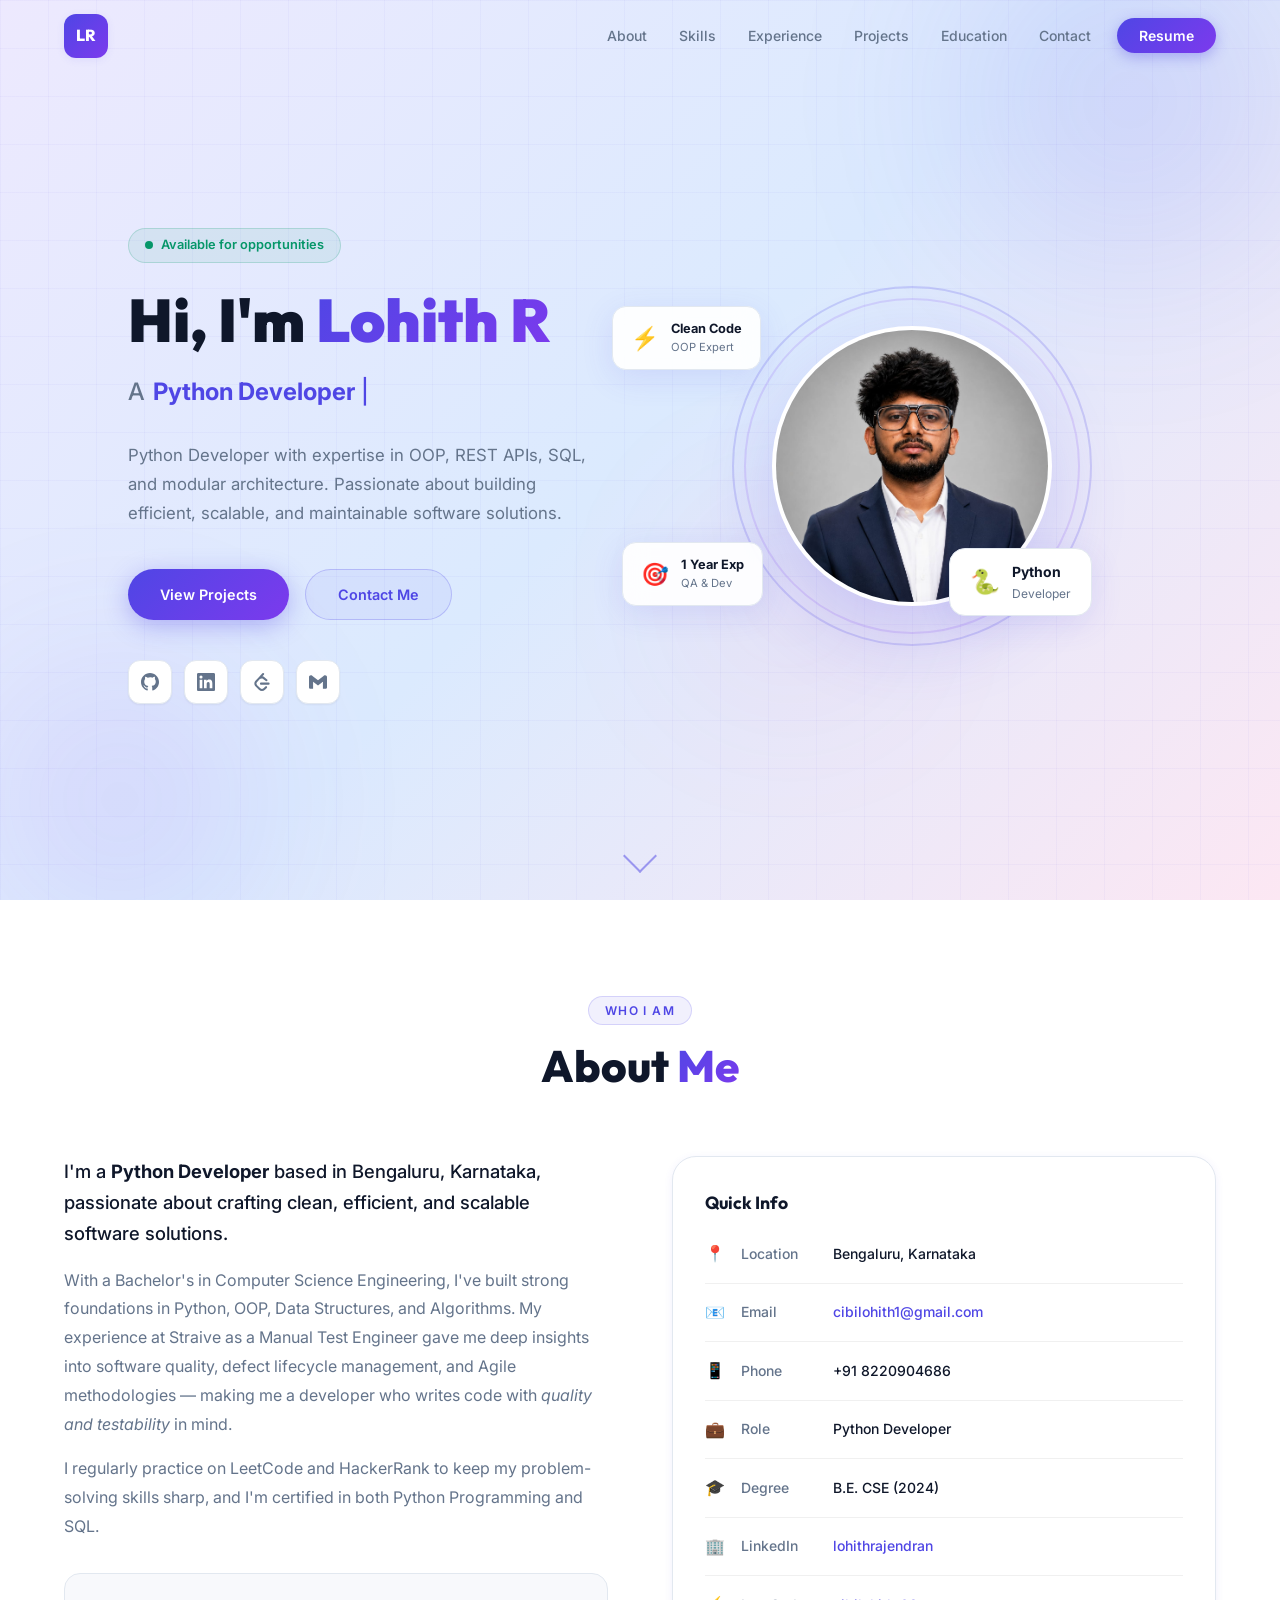
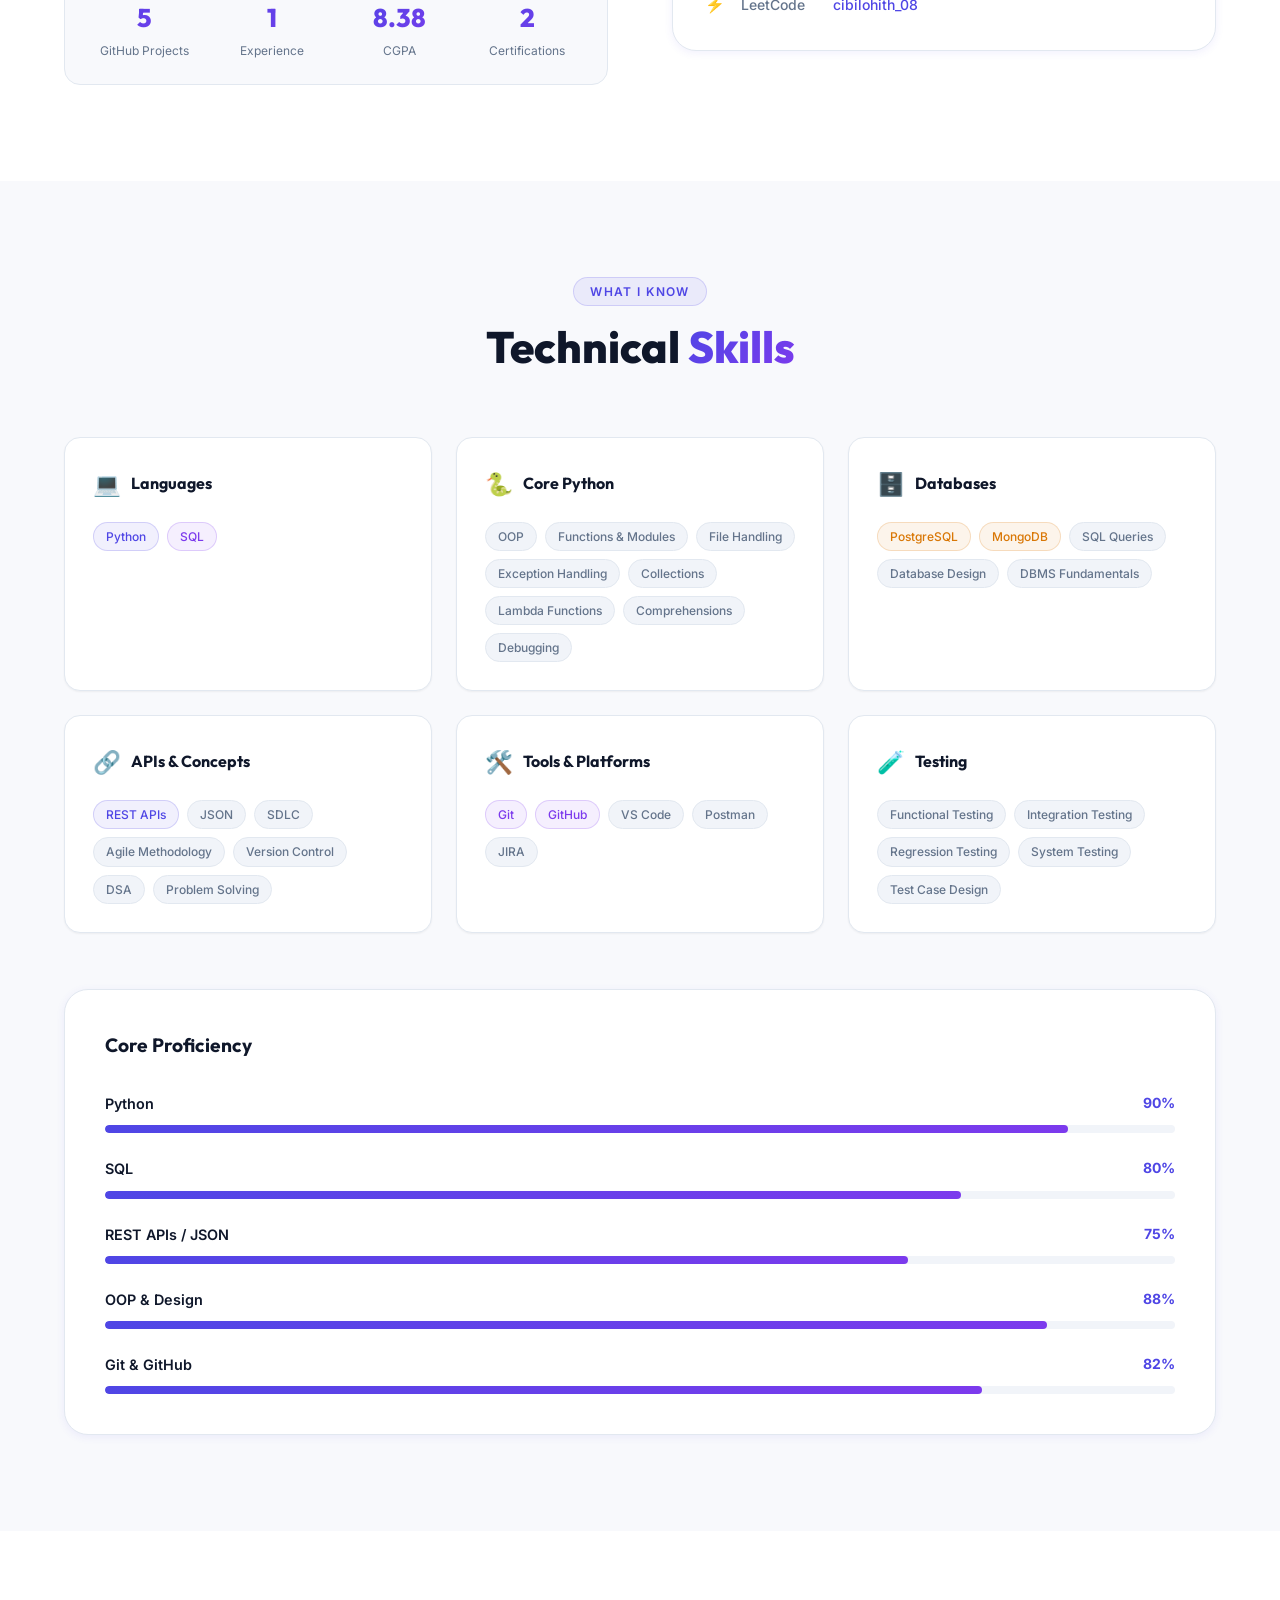
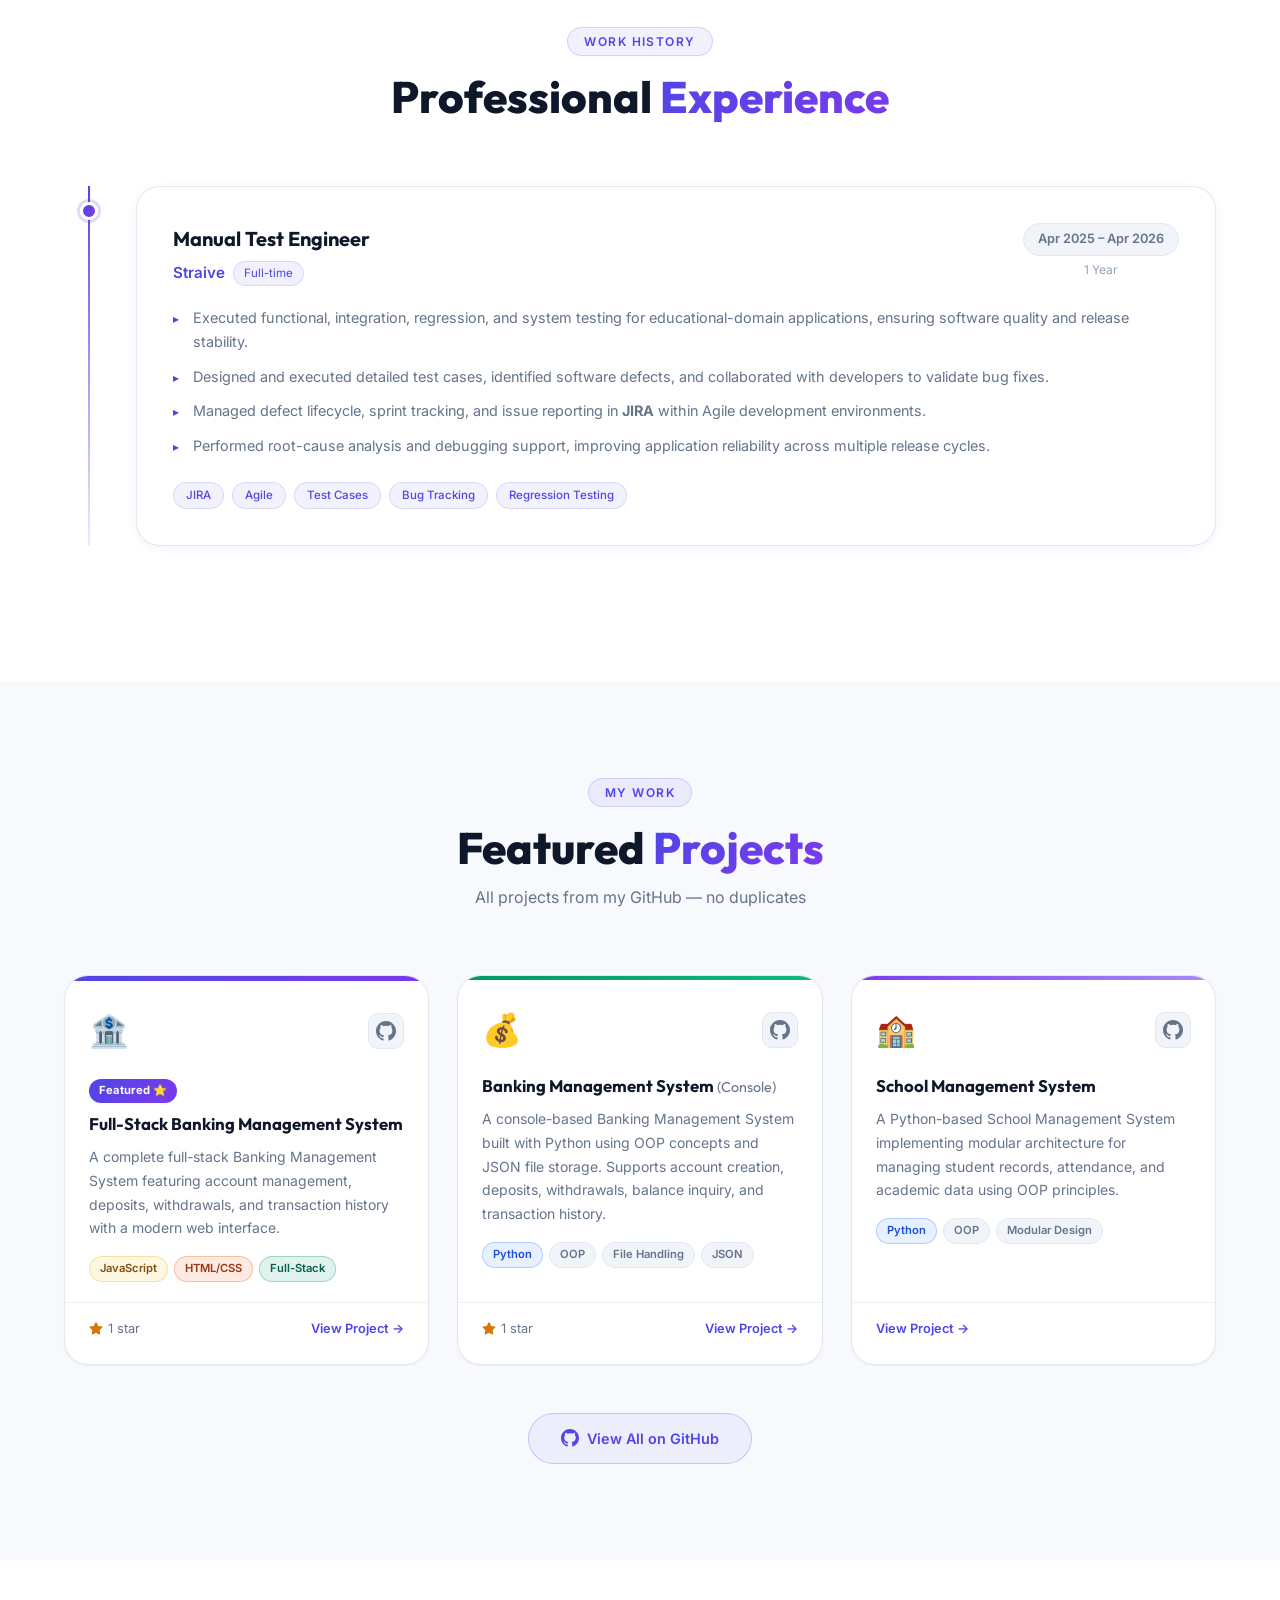
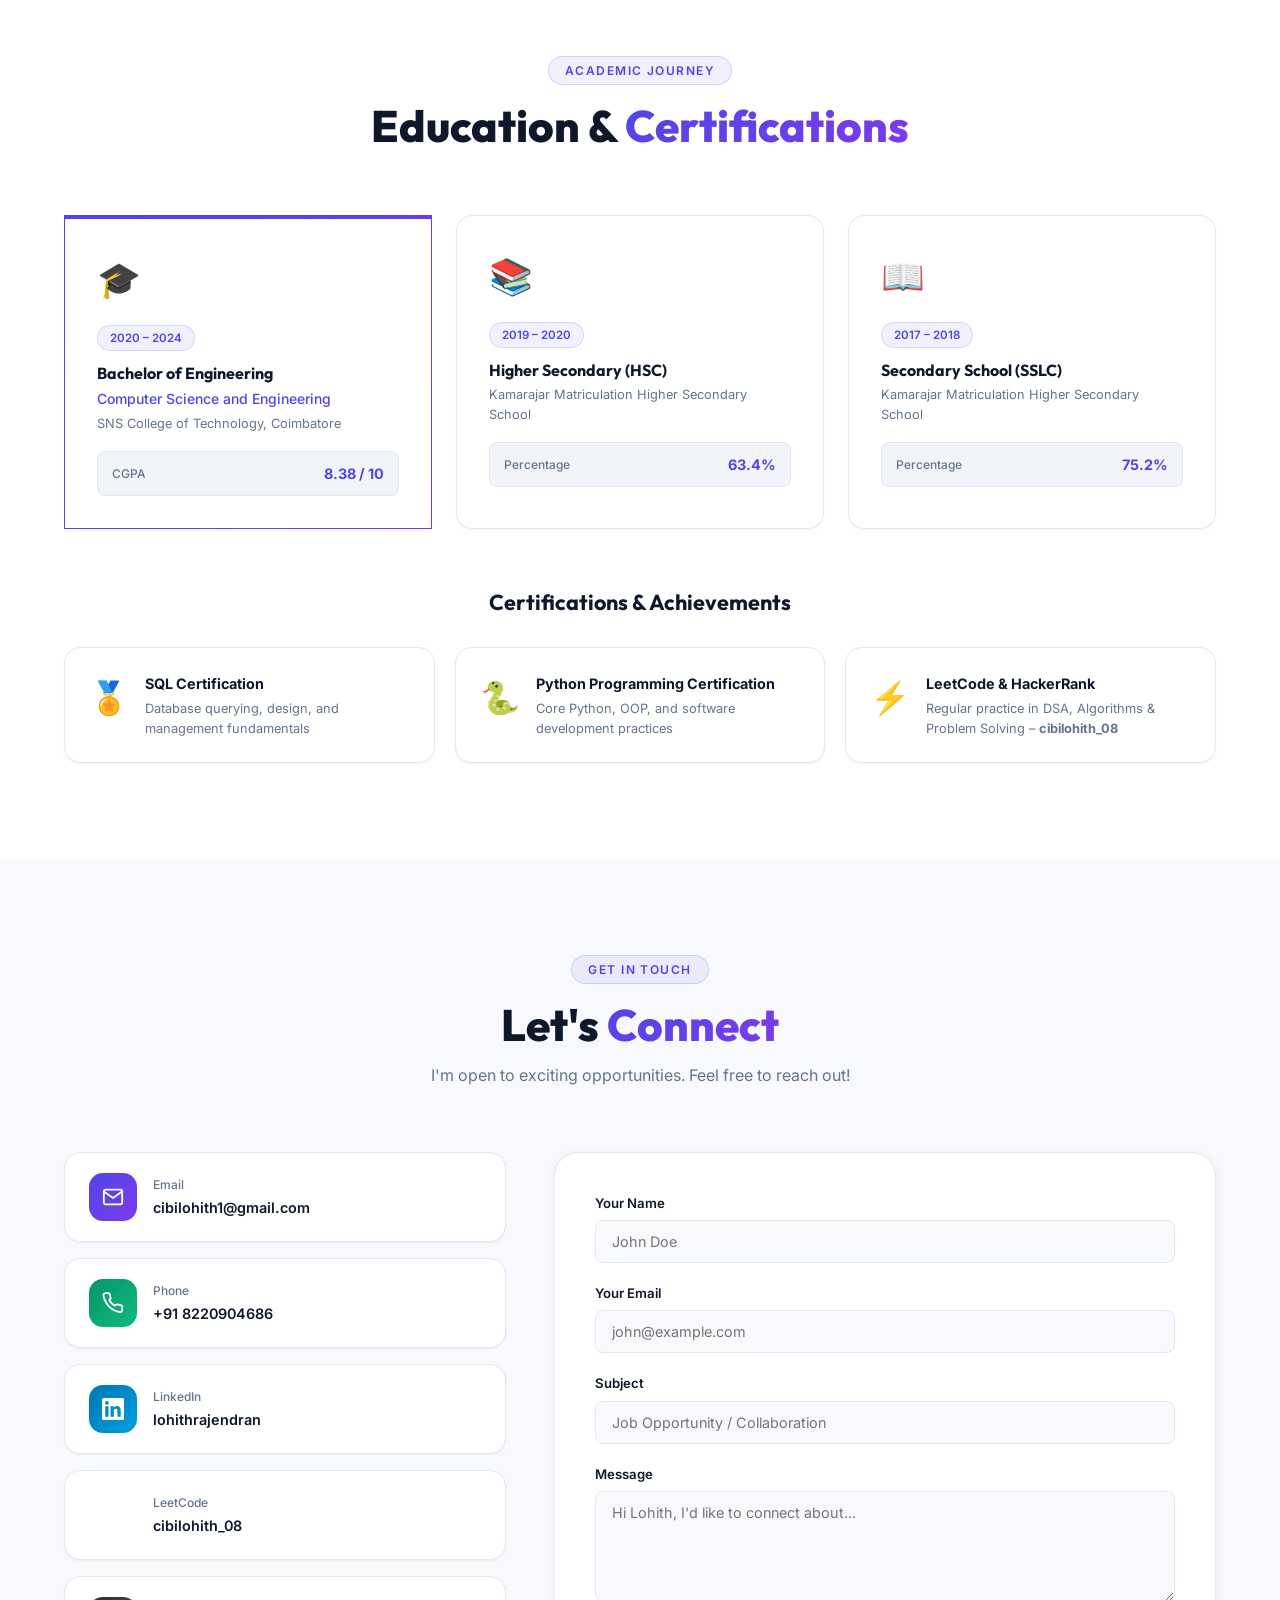
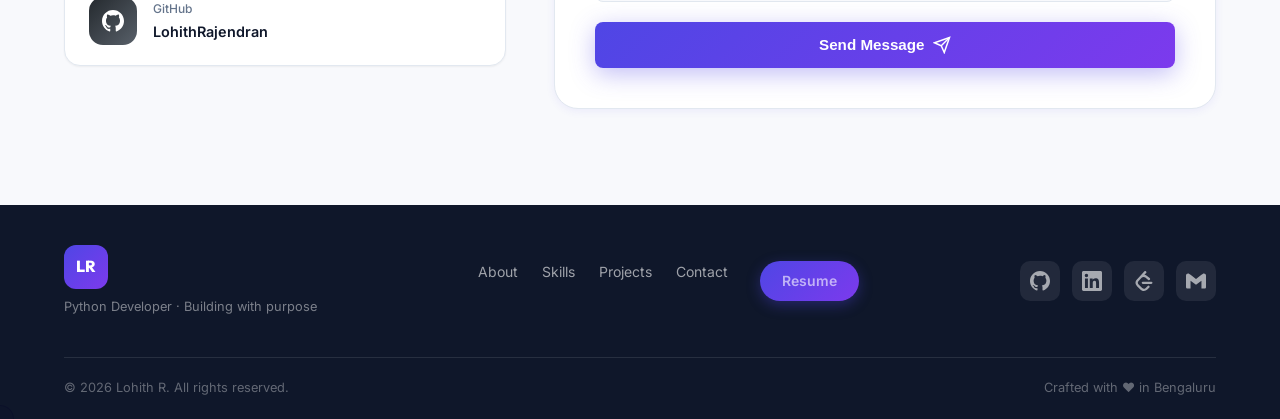
==== commit 31cbd352: "Update index.html" ====
--- a/portflio/index.html
+++ b/portflio/index.html
@@ -32,7 +32,7 @@
         <li><a href="#projects" class="nav-link">Projects</a></li>
         <li><a href="#education" class="nav-link">Education</a></li>
         <li><a href="#contact" class="nav-link">Contact</a></li>
-        <li><a href="Resume_Lohith_R.pdf" class="nav-cta" target="_blank" id="resume-btn">Resume</a></li>
+        <li><a href="assets/resume.pdf" class="nav-cta" target="_blank" rel="noopener noreferrer" id="resume-btn">Resume</a></li>
       </ul>
       <button class="hamburger" id="hamburger" aria-label="Toggle menu">
         <span></span><span></span><span></span>
@@ -793,7 +793,7 @@
     </div>
   </footer>
 
-  <script src="script.js"></script>
+  <script src="scripts.js"></script>
 </body>
 
 </html>
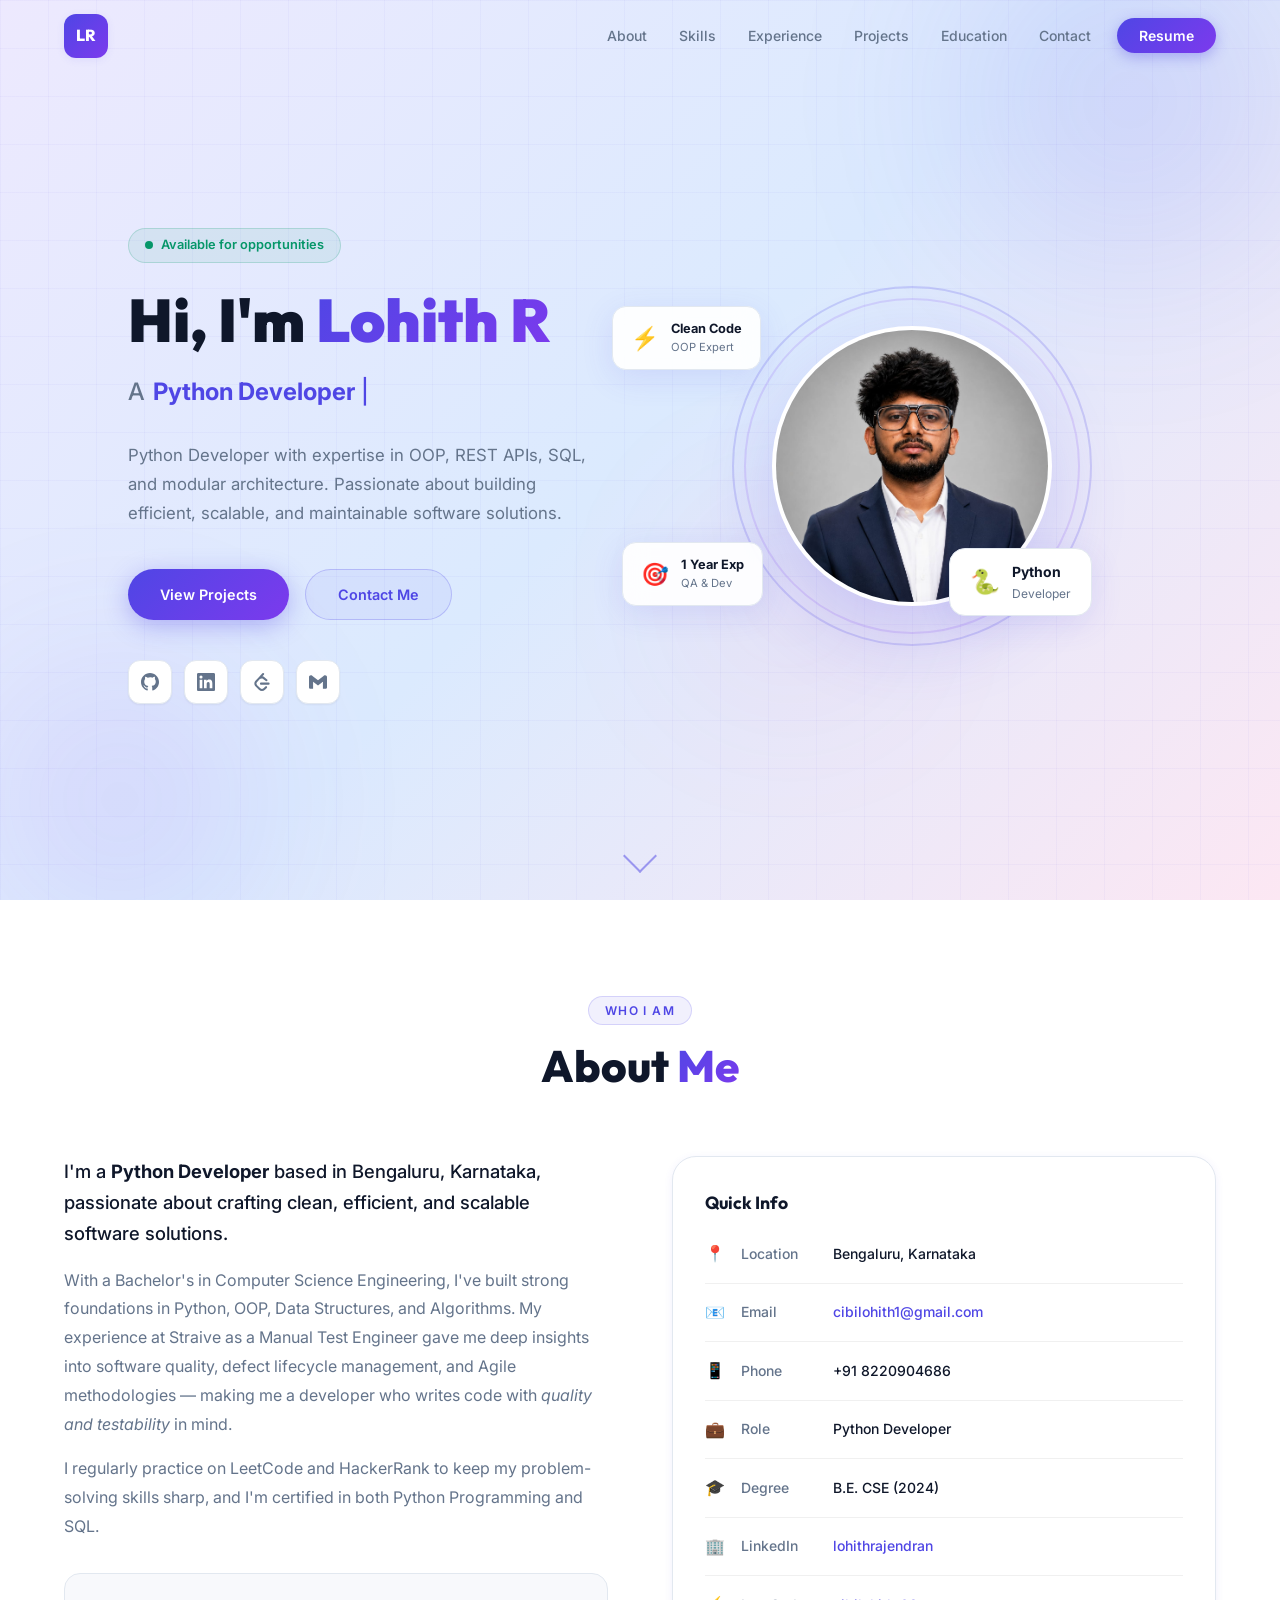
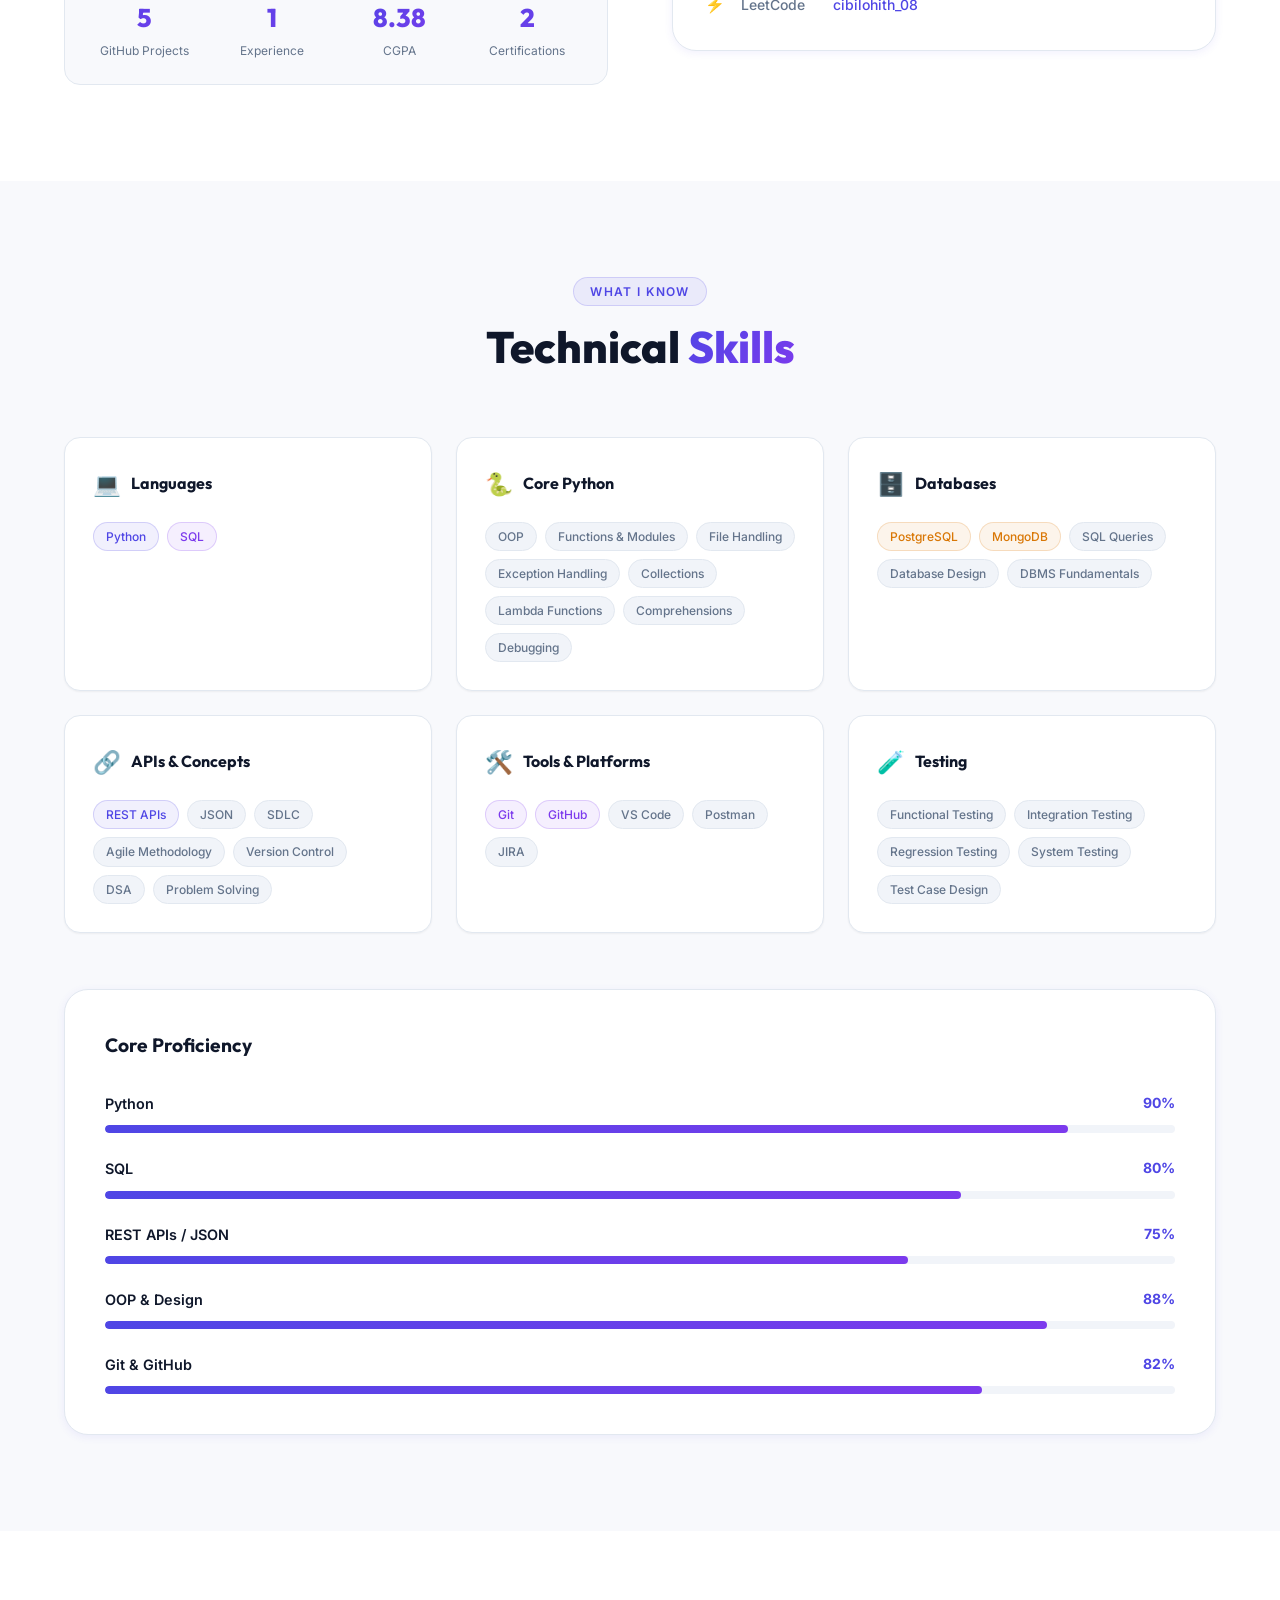
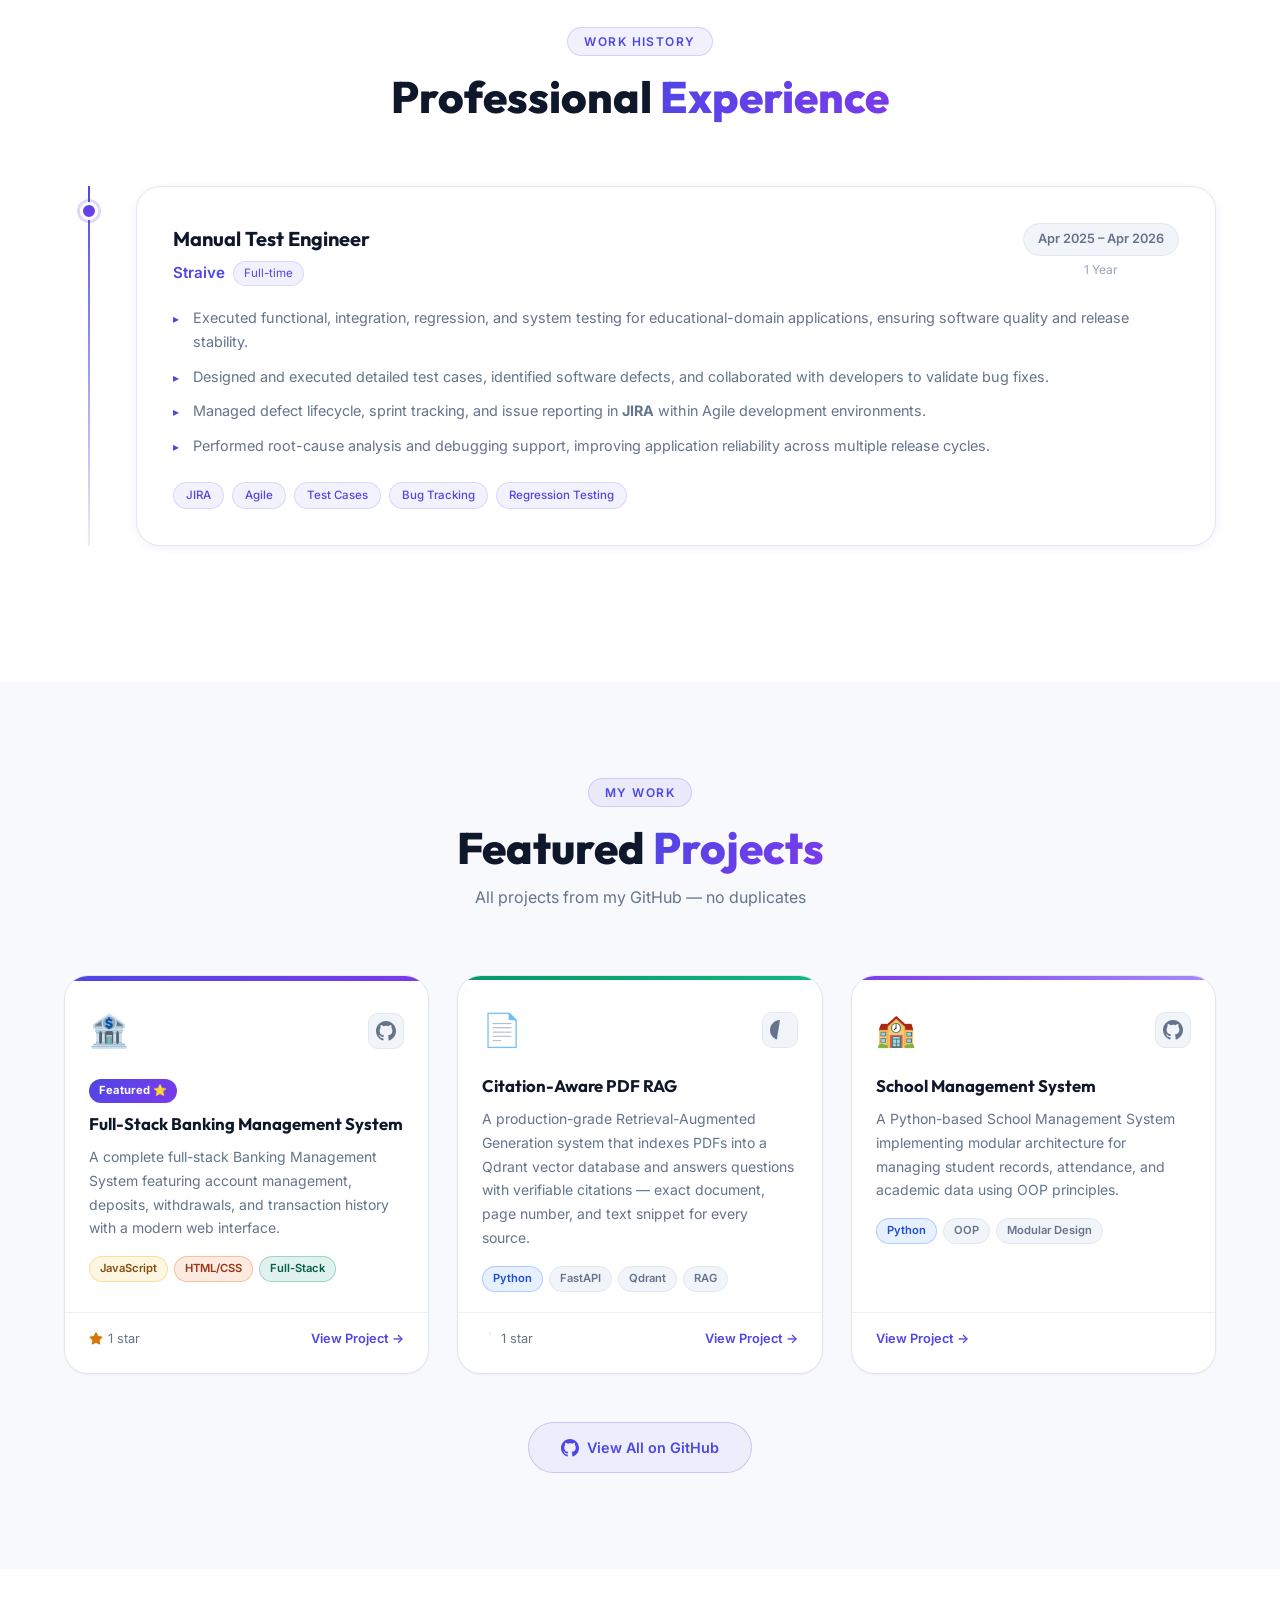
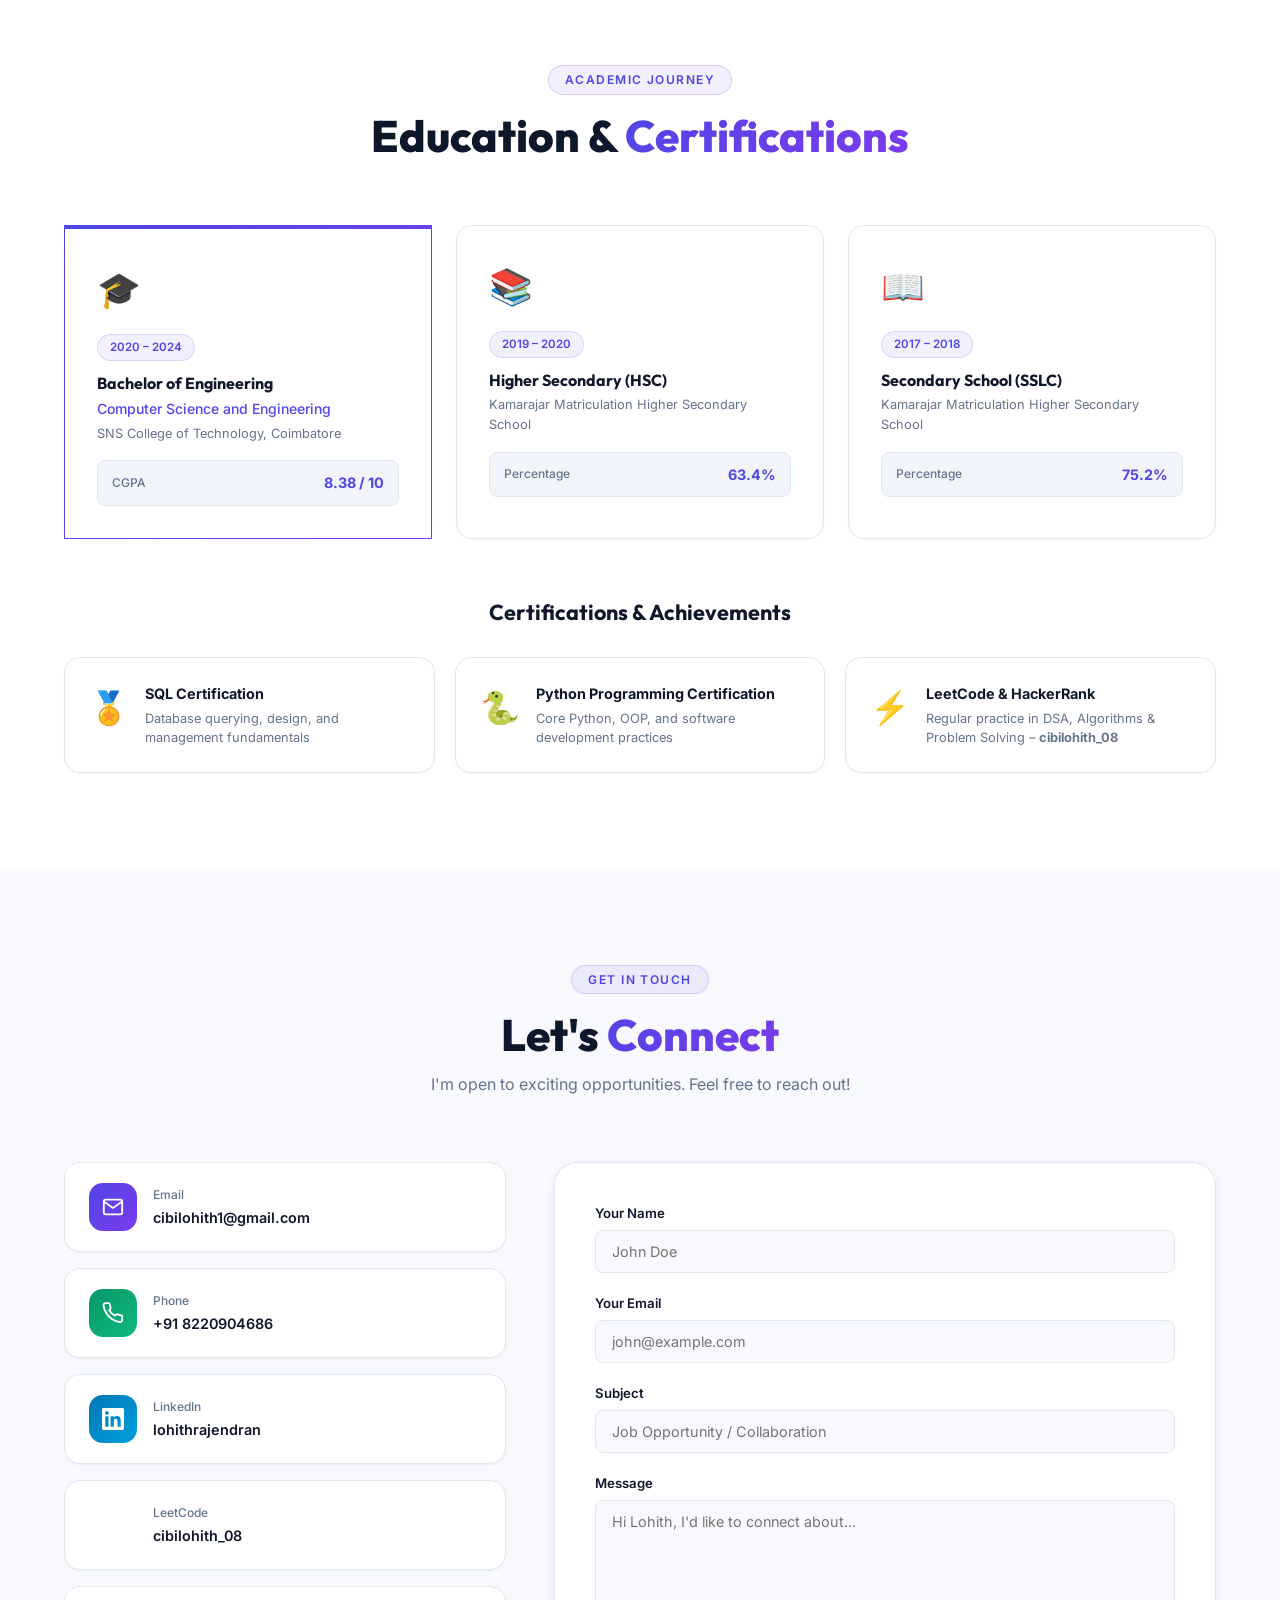
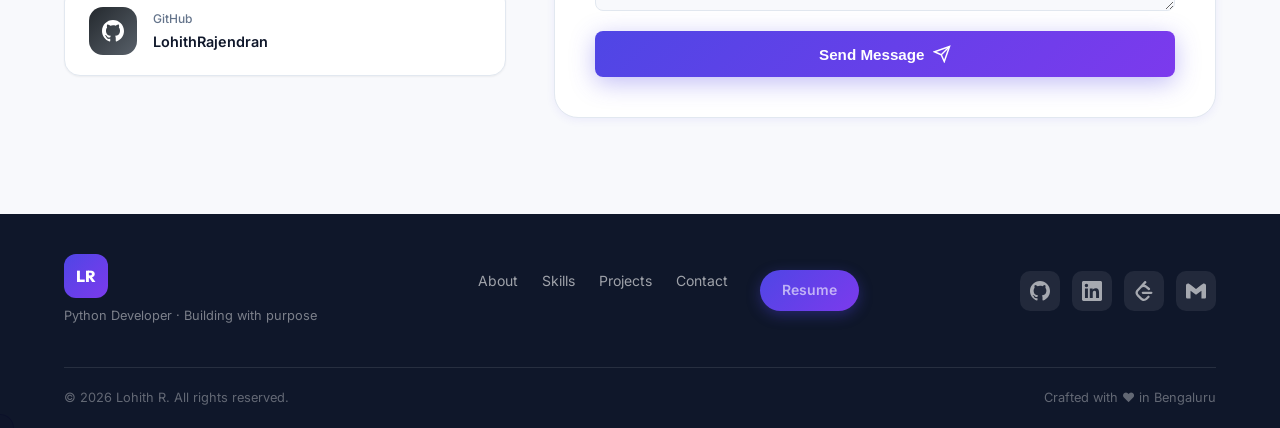
==== commit f4705662: "Update index.html" ====
--- a/portflio/index.html
+++ b/portflio/index.html
@@ -476,43 +476,42 @@
           </div>
         </article>
 
-        <!-- Project 2: Python Banking (Console) -->
-        <article class="project-card" id="proj-python-banking">
+        <!-- Project 2: Citation-Aware PDF RAG -->
+        <article class="project-card" id="proj-citation-rag">
           <div class="project-accent accent-green"></div>
           <div class="project-header">
-            <div class="project-icon">💰</div>
+            <div class="project-icon">📄</div>
             <div class="project-links">
-              <a href="https://github.com/LohithRajendran/Banking-Management-System" target="_blank" class="proj-link"
-                title="View on GitHub" id="link-python-banking">
+              <a href="https://github.com/LohithRajendran/citation-aware-pdf-rag" target="_blank" class="proj-link"
+                title="View on GitHub" id="link-citation-rag">
                 <svg viewBox="0 0 24 24" fill="currentColor" width="20" height="20">
-                  <path
-                    d="M12 0C5.374 0 0 5.373 0 12c0 5.302 3.438 9.8 8.207 11.387.599.111.793-.261.793-.577v-2.234c-3.338.726-4.033-1.416-4.033-1.416-.546-1.387-1.333-1.756-1.333-1.756-1.089-.745.083-.729.083-.729 1.205.084 1.839 1.237 1.839 1.237 1.07 1.834 2.807 1.304 3.492.997.107-.775.418-1.305.762-1.604-2.665-.305-5.467-1.334-5.467-5.931 0-1.311.469-2.381 1.236-3.221-.124-.303-.535-1.524.117-3.176 0 0 1.008-.322 3.301 1.23A11.509 11.509 0 0 1 12 5.803c1.02.005 2.047.138 3.006.404 2.291-1.552 3.297-1.23 3.297-1.23.653 1.653.242 2.874.118 3.176.77.84 1.235 1.911 1.235 3.221 0 4.609-2.807 5.624-5.479 5.921.43.372.823 1.102.823 2.222v3.293c0 .319.192.694.801.576C20.566 21.797 24 17.3 24 12c0-6.627-5.373-12-12-12z" />
+                  <path d="M12 0C5.374 0 0 5.373 0 12c0 5.302 3.438 9.8 8.207 11.387..." />
                 </svg>
               </a>
             </div>
           </div>
           <div class="project-body">
-            <h3 class="project-title">Banking Management System <span class="proj-variant">(Console)</span></h3>
+            <h3 class="project-title">Citation-Aware PDF RAG</h3>
             <p class="project-desc">
-              A console-based Banking Management System built with Python using OOP concepts and JSON file storage.
-              Supports account creation, deposits, withdrawals, balance inquiry, and transaction history.
+              A production-grade Retrieval-Augmented Generation system that indexes PDFs into a Qdrant vector
+              database and answers questions with verifiable citations — exact document, page number, and text
+              snippet for every source.
             </p>
             <div class="project-tech">
               <span class="tech-tag tech-python">Python</span>
-              <span class="tech-tag">OOP</span>
-              <span class="tech-tag">File Handling</span>
-              <span class="tech-tag">JSON</span>
+              <span class="tech-tag">FastAPI</span>
+              <span class="tech-tag">Qdrant</span>
+              <span class="tech-tag">RAG</span>
             </div>
           </div>
           <div class="project-footer">
             <div class="project-stars">
               <svg viewBox="0 0 16 16" fill="currentColor" width="14">
-                <path
-                  d="M8 .25a.75.75 0 0 1 .673.418l1.882 3.815 4.21.612a.75.75 0 0 1 .416 1.279l-3.046 2.97.719 4.192a.75.75 0 0 1-1.088.791L8 12.347l-3.766 1.98a.75.75 0 0 1-1.088-.79l.72-4.194L.818 6.374a.75.75 0 0 1 .416-1.28l4.21-.611L7.327.668A.75.75 0 0 1 8 .25z" />
+                <path d="M8 .25a.75.75 0 0 1 .673.418l1.882 3.815..." />
               </svg>
               1 star
             </div>
-            <a href="https://github.com/LohithRajendran/Banking-Management-System" target="_blank"
+            <a href="https://github.com/LohithRajendran/citation-aware-pdf-rag" target="_blank"
               class="view-project-btn">View Project →</a>
           </div>
         </article>
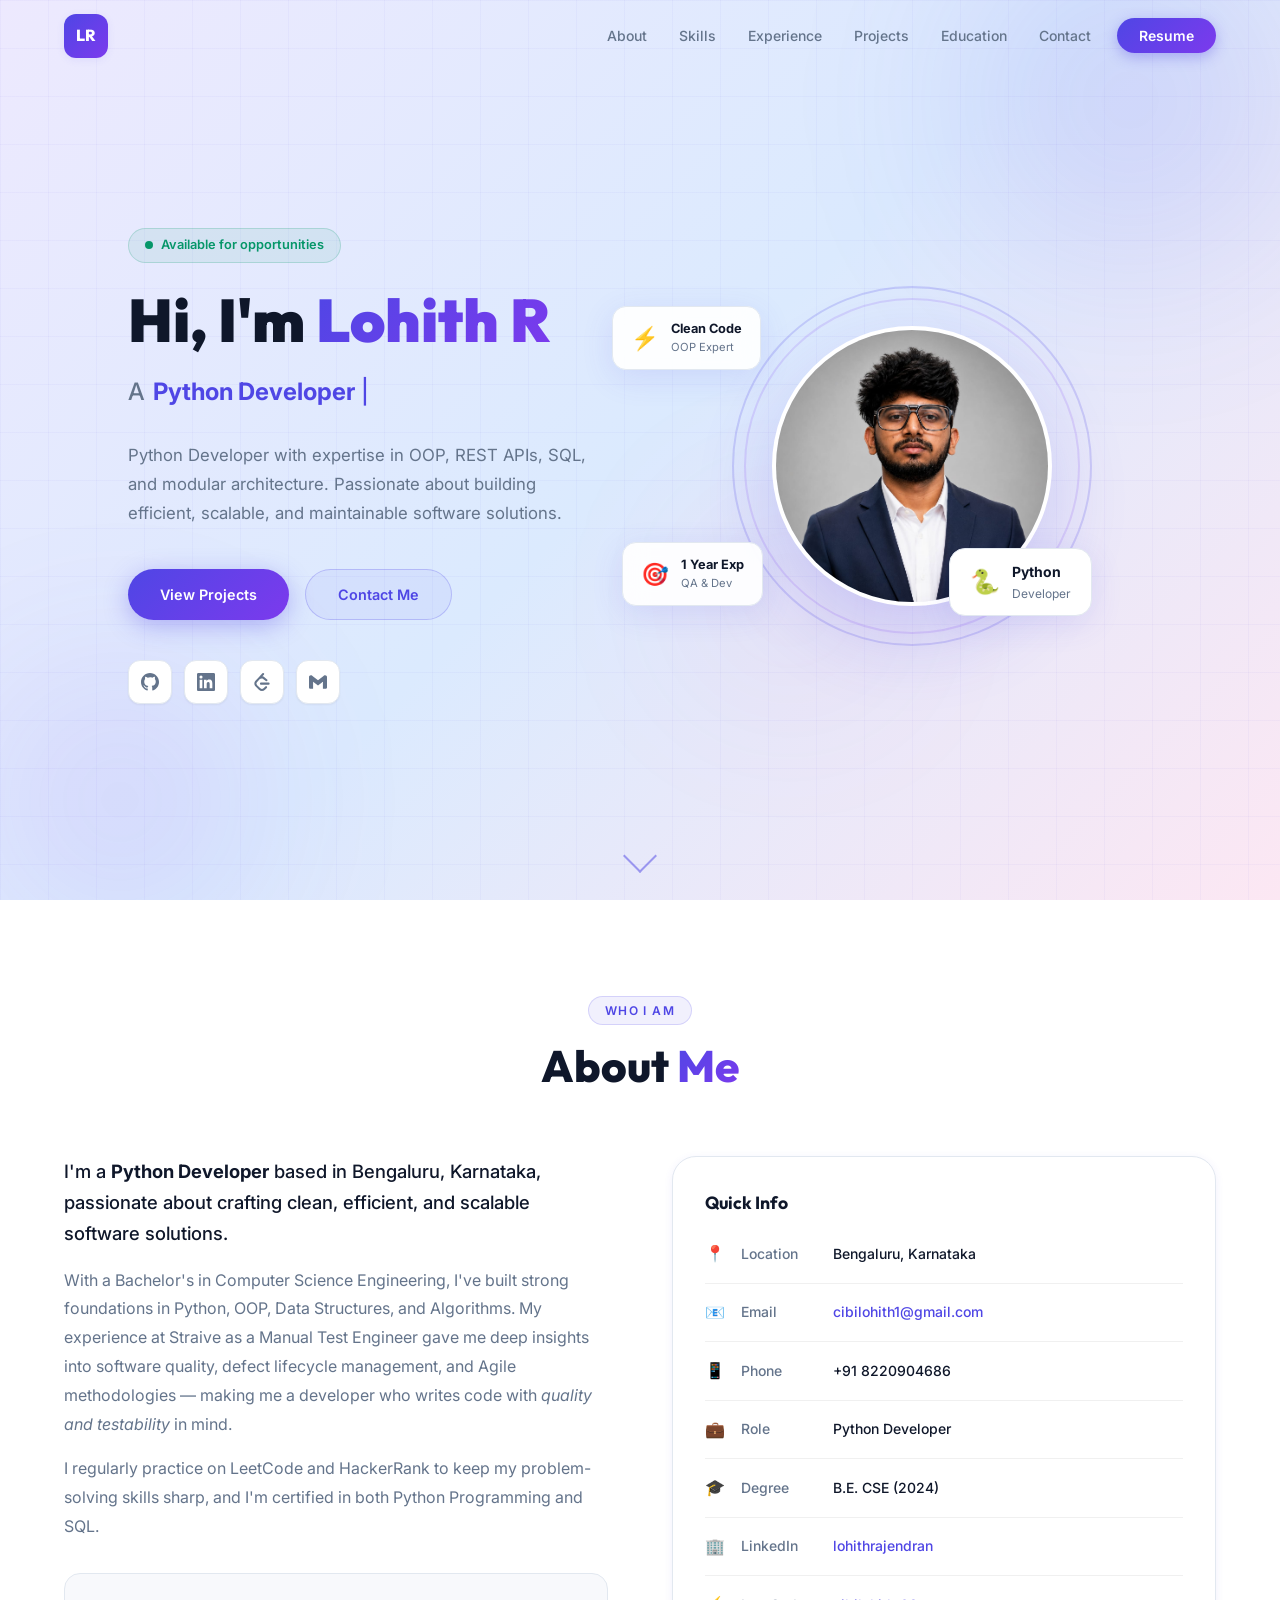
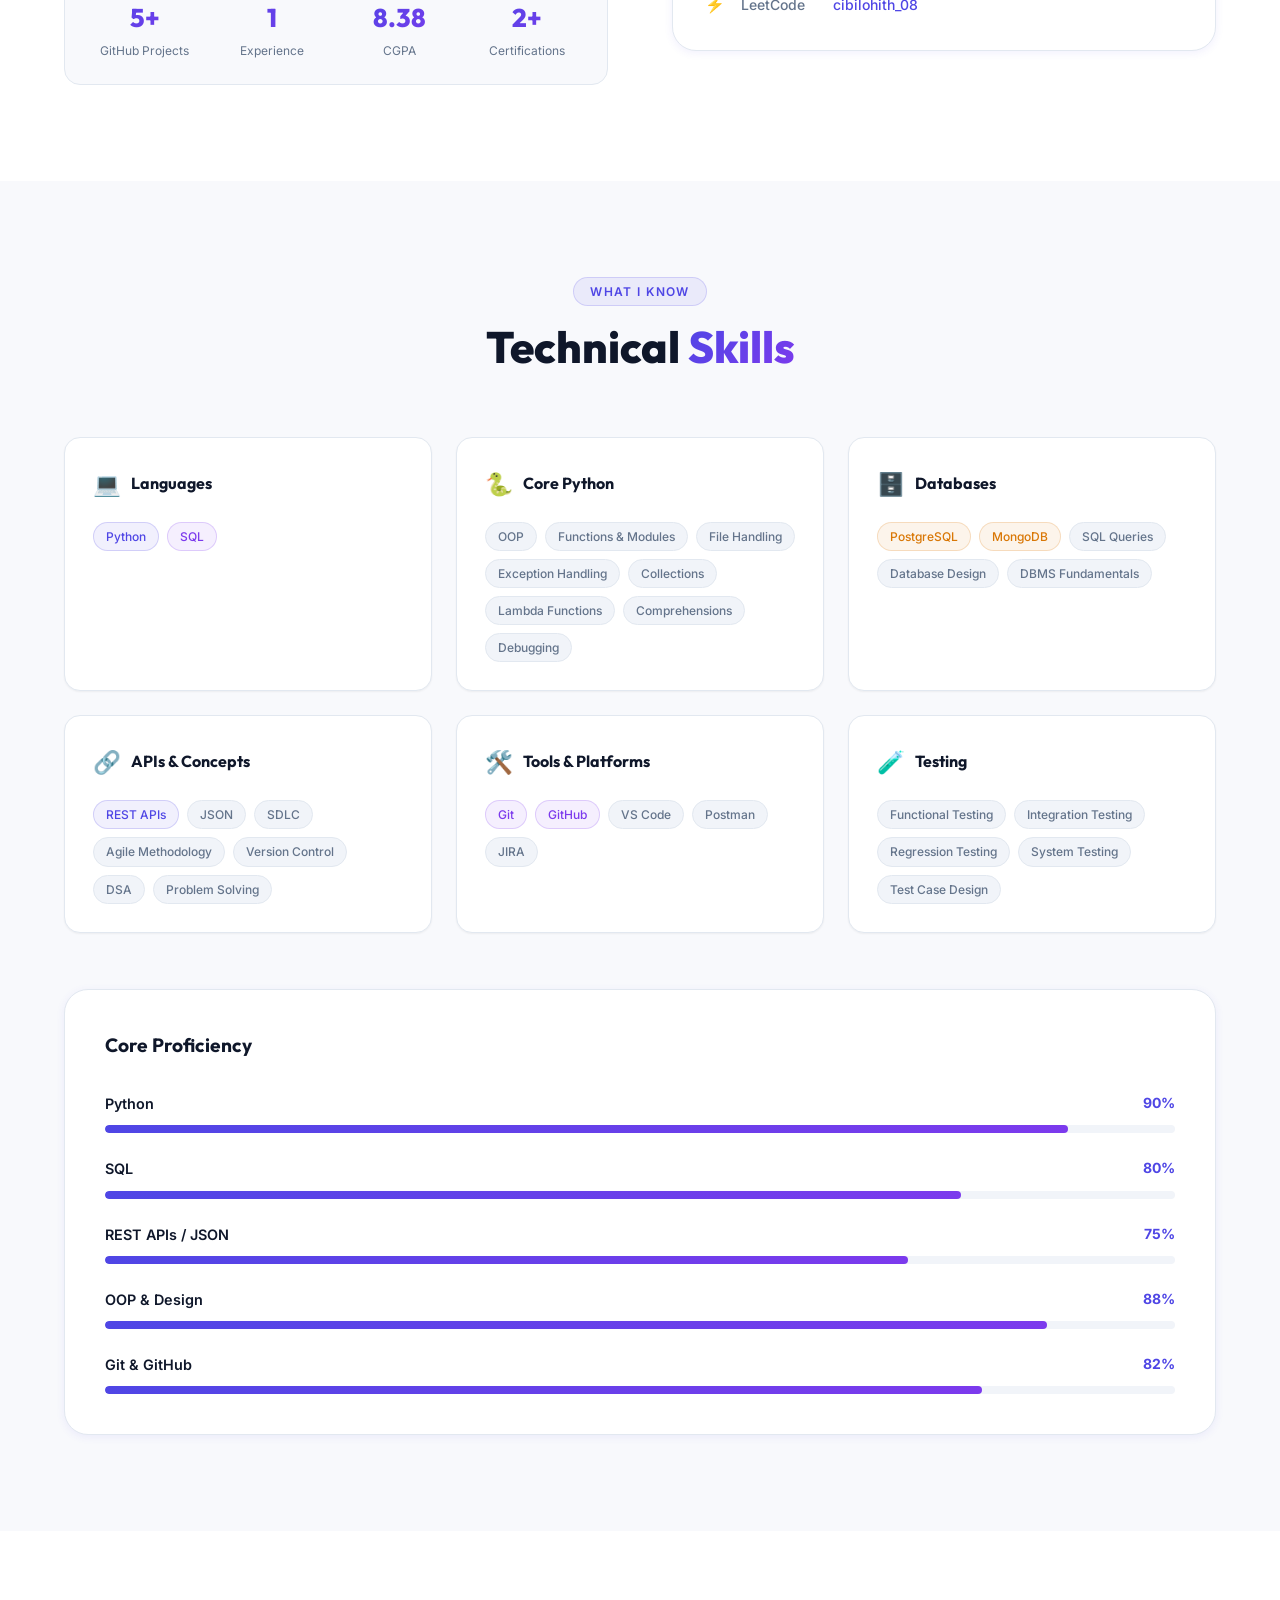
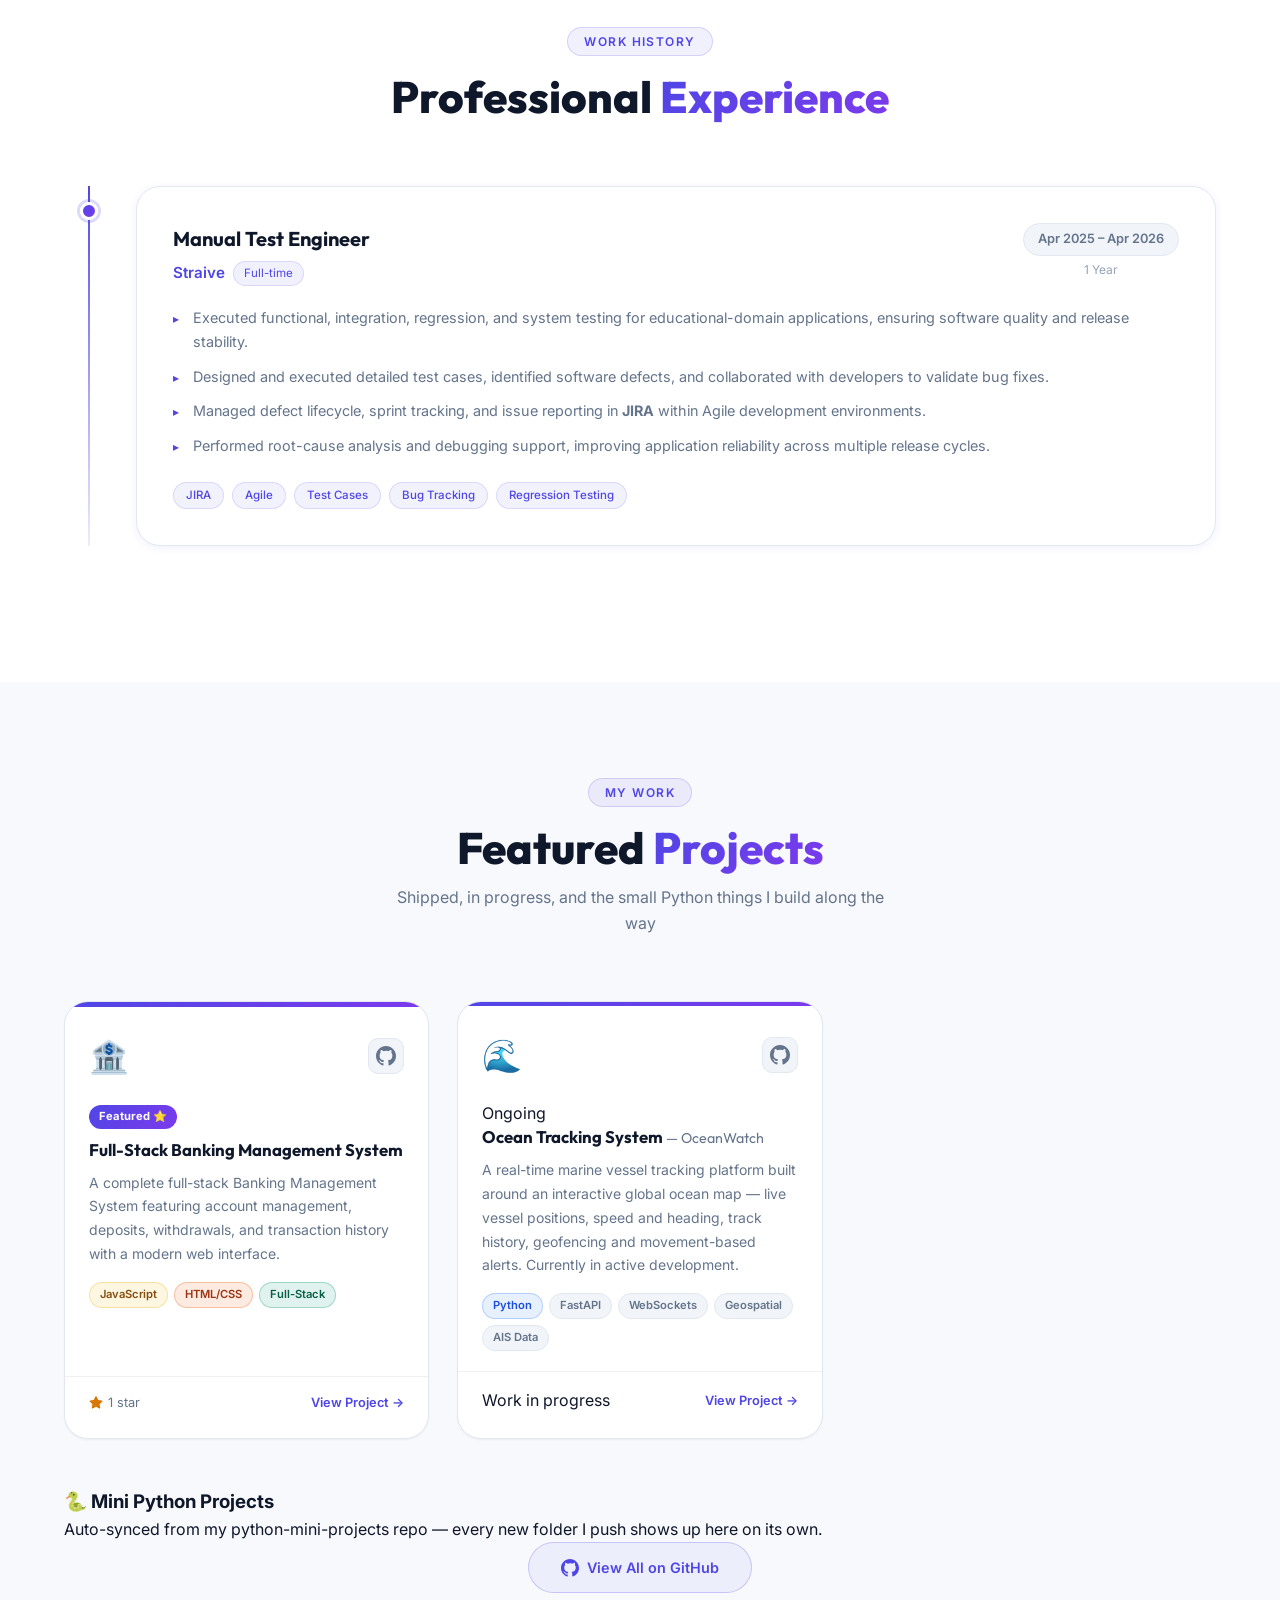
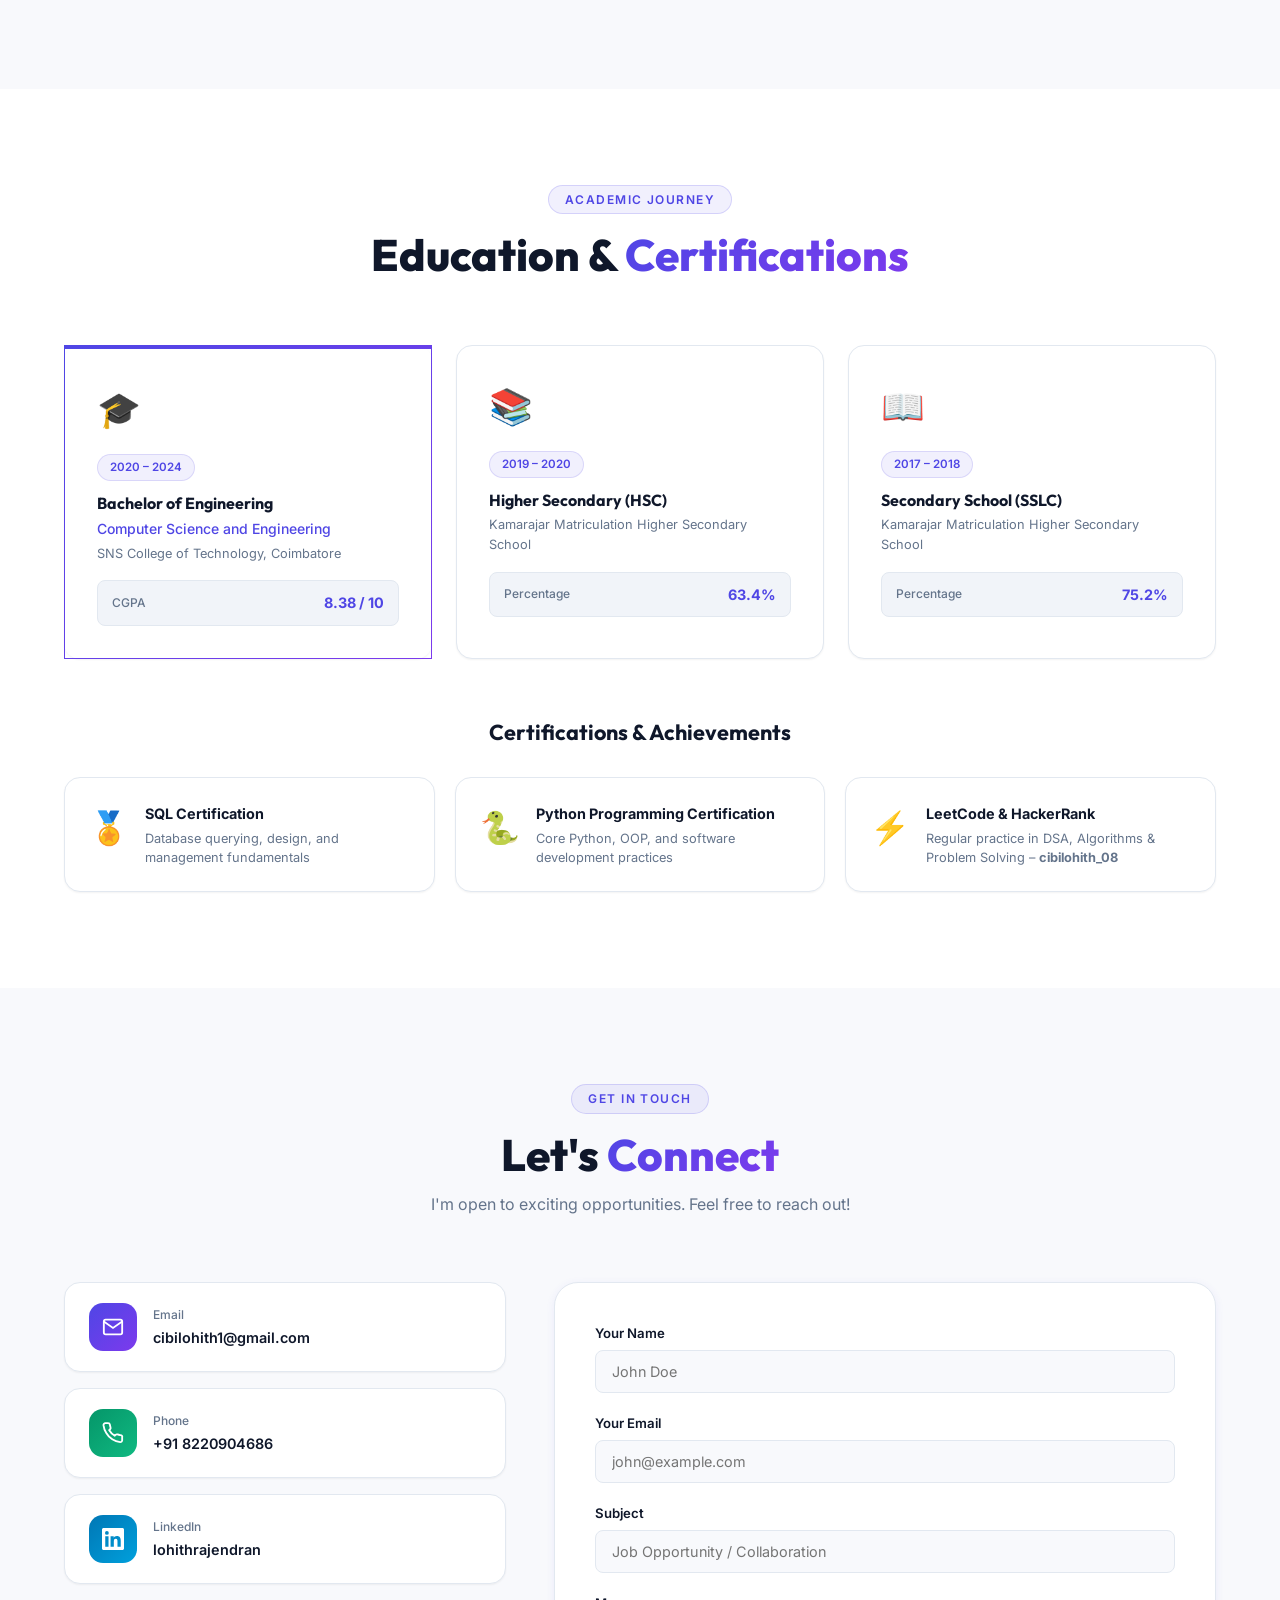
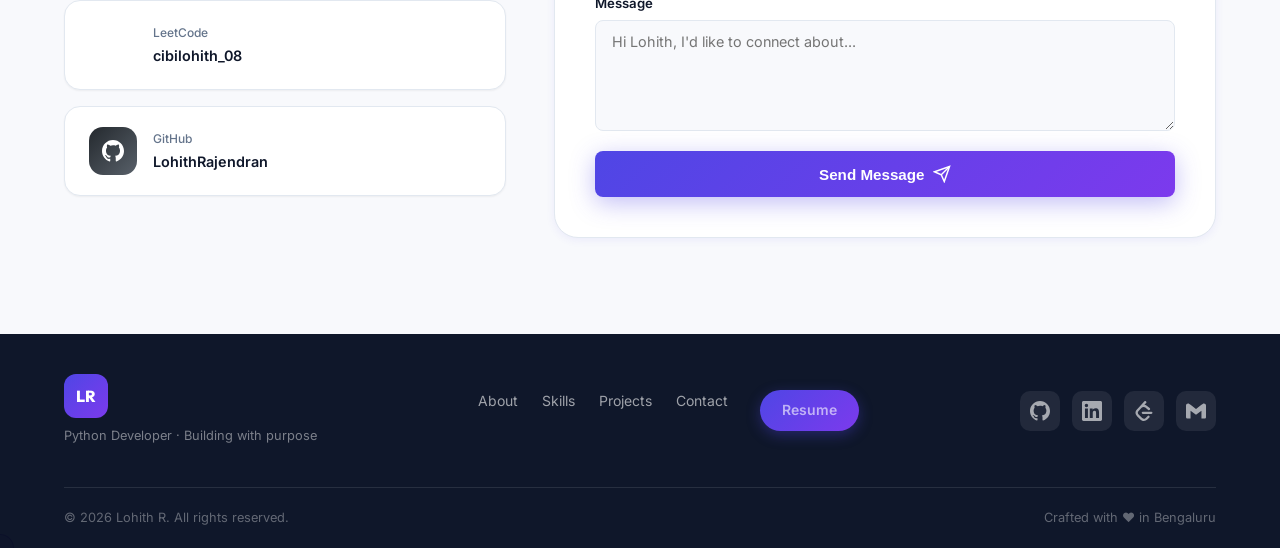
==== commit 9fff1a42: "Update index.html" ====
--- a/portflio/index.html
+++ b/portflio/index.html
@@ -431,7 +431,7 @@
       <div class="section-header">
         <span class="section-tag">My Work</span>
         <h2 class="section-title">Featured <span class="gradient-text">Projects</span></h2>
-        <p class="section-subtitle">All projects from my GitHub — no duplicates</p>
+        <p class="section-subtitle">Shipped, in progress, and the small Python things I build along the way</p>
       </div>
       <div class="projects-grid">
 
@@ -476,54 +476,14 @@
           </div>
         </article>
 
-        <!-- Project 2: Citation-Aware PDF RAG -->
-        <article class="project-card" id="proj-citation-rag">
-          <div class="project-accent accent-green"></div>
+        <!-- Project 2: Ocean Tracking System (Ongoing) -->
+        <article class="project-card project-ongoing" id="proj-ocean-watch">
+          <div class="project-accent accent-ocean"></div>
           <div class="project-header">
-            <div class="project-icon">📄</div>
+            <div class="project-icon">🌊</div>
             <div class="project-links">
-              <a href="https://github.com/LohithRajendran/citation-aware-pdf-rag" target="_blank" class="proj-link"
-                title="View on GitHub" id="link-citation-rag">
-                <svg viewBox="0 0 24 24" fill="currentColor" width="20" height="20">
-                  <path d="M12 0C5.374 0 0 5.373 0 12c0 5.302 3.438 9.8 8.207 11.387..." />
-                </svg>
-              </a>
-            </div>
-          </div>
-          <div class="project-body">
-            <h3 class="project-title">Citation-Aware PDF RAG</h3>
-            <p class="project-desc">
-              A production-grade Retrieval-Augmented Generation system that indexes PDFs into a Qdrant vector
-              database and answers questions with verifiable citations — exact document, page number, and text
-              snippet for every source.
-            </p>
-            <div class="project-tech">
-              <span class="tech-tag tech-python">Python</span>
-              <span class="tech-tag">FastAPI</span>
-              <span class="tech-tag">Qdrant</span>
-              <span class="tech-tag">RAG</span>
-            </div>
-          </div>
-          <div class="project-footer">
-            <div class="project-stars">
-              <svg viewBox="0 0 16 16" fill="currentColor" width="14">
-                <path d="M8 .25a.75.75 0 0 1 .673.418l1.882 3.815..." />
-              </svg>
-              1 star
-            </div>
-            <a href="https://github.com/LohithRajendran/citation-aware-pdf-rag" target="_blank"
-              class="view-project-btn">View Project →</a>
-          </div>
-        </article>
-
-        <!-- Project 3: School Management -->
-        <article class="project-card" id="proj-school">
-          <div class="project-accent accent-purple"></div>
-          <div class="project-header">
-            <div class="project-icon">🏫</div>
-            <div class="project-links">
-              <a href="https://github.com/LohithRajendran/school-management-system" target="_blank" class="proj-link"
-                title="View on GitHub" id="link-school">
+              <a href="https://github.com/LohithRajendran/Ocean-Watch" target="_blank"
+                class="proj-link" title="View on GitHub" id="link-ocean-watch">
                 <svg viewBox="0 0 24 24" fill="currentColor" width="20" height="20">
                   <path
                     d="M12 0C5.374 0 0 5.373 0 12c0 5.302 3.438 9.8 8.207 11.387.599.111.793-.261.793-.577v-2.234c-3.338.726-4.033-1.416-4.033-1.416-.546-1.387-1.333-1.756-1.333-1.756-1.089-.745.083-.729.083-.729 1.205.084 1.839 1.237 1.839 1.237 1.07 1.834 2.807 1.304 3.492.997.107-.775.418-1.305.762-1.604-2.665-.305-5.467-1.334-5.467-5.931 0-1.311.469-2.381 1.236-3.221-.124-.303-.535-1.524.117-3.176 0 0 1.008-.322 3.301 1.23A11.509 11.509 0 0 1 12 5.803c1.02.005 2.047.138 3.006.404 2.291-1.552 3.297-1.23 3.297-1.23.653 1.653.242 2.874.118 3.176.77.84 1.235 1.911 1.235 3.221 0 4.609-2.807 5.624-5.479 5.921.43.372.823 1.102.823 2.222v3.293c0 .319.192.694.801.576C20.566 21.797 24 17.3 24 12c0-6.627-5.373-12-12-12z" />
@@ -532,23 +492,55 @@
             </div>
           </div>
           <div class="project-body">
-            <h3 class="project-title">School Management System</h3>
+            <div class="ongoing-badge"><span class="ongoing-dot"></span>Ongoing</div>
+            <h3 class="project-title">Ocean Tracking System <span class="proj-variant">&mdash; OceanWatch</span></h3>
             <p class="project-desc">
-              A Python-based School Management System implementing modular architecture for managing student records,
-              attendance, and academic data using OOP principles.
+              A real-time marine vessel tracking platform built around an interactive global ocean map &mdash; live
+              vessel positions, speed and heading, track history, geofencing and movement-based alerts. Currently
+              in active development.
             </p>
             <div class="project-tech">
               <span class="tech-tag tech-python">Python</span>
-              <span class="tech-tag">OOP</span>
-              <span class="tech-tag">Modular Design</span>
+              <span class="tech-tag">FastAPI</span>
+              <span class="tech-tag">WebSockets</span>
+              <span class="tech-tag">Geospatial</span>
+              <span class="tech-tag">AIS Data</span>
             </div>
           </div>
           <div class="project-footer">
-            <a href="https://github.com/LohithRajendran/school-management-system" target="_blank"
-              class="view-project-btn">View Project →</a>
+            <div class="project-status">
+              <span class="status-dot"></span>
+              Work in progress
+            </div>
+            <a href="https://github.com/LohithRajendran/Ocean-Watch" target="_blank"
+              class="view-project-btn">View Project &rarr;</a>
           </div>
         </article>
 
+      </div>
+
+      <!-- ── MINI PYTHON PROJECTS (auto-synced from GitHub) ── -->
+      <div class="mini-projects" id="mini-projects">
+        <div class="mini-head">
+          <div class="mini-head-text">
+            <h3 class="mini-title">🐍 Mini Python Projects</h3>
+            <p class="mini-sub">
+              Auto-synced from my
+              <a href="https://github.com/LohithRajendran/python-mini-projects" target="_blank"
+                class="mini-repo-link">python-mini-projects</a>
+              repo — every new folder I push shows up here on its own.
+            </p>
+          </div>
+          <span class="mini-count" id="mini-count" hidden></span>
+        </div>
+
+        <div class="mini-grid" id="mini-grid" aria-live="polite" aria-busy="true">
+          <div class="mini-card mini-skeleton"><span></span><span></span><span></span></div>
+          <div class="mini-card mini-skeleton"><span></span><span></span><span></span></div>
+          <div class="mini-card mini-skeleton"><span></span><span></span><span></span></div>
+        </div>
+
+        <p class="mini-note" id="mini-note" hidden></p>
       </div>
 
       <div class="projects-cta">
